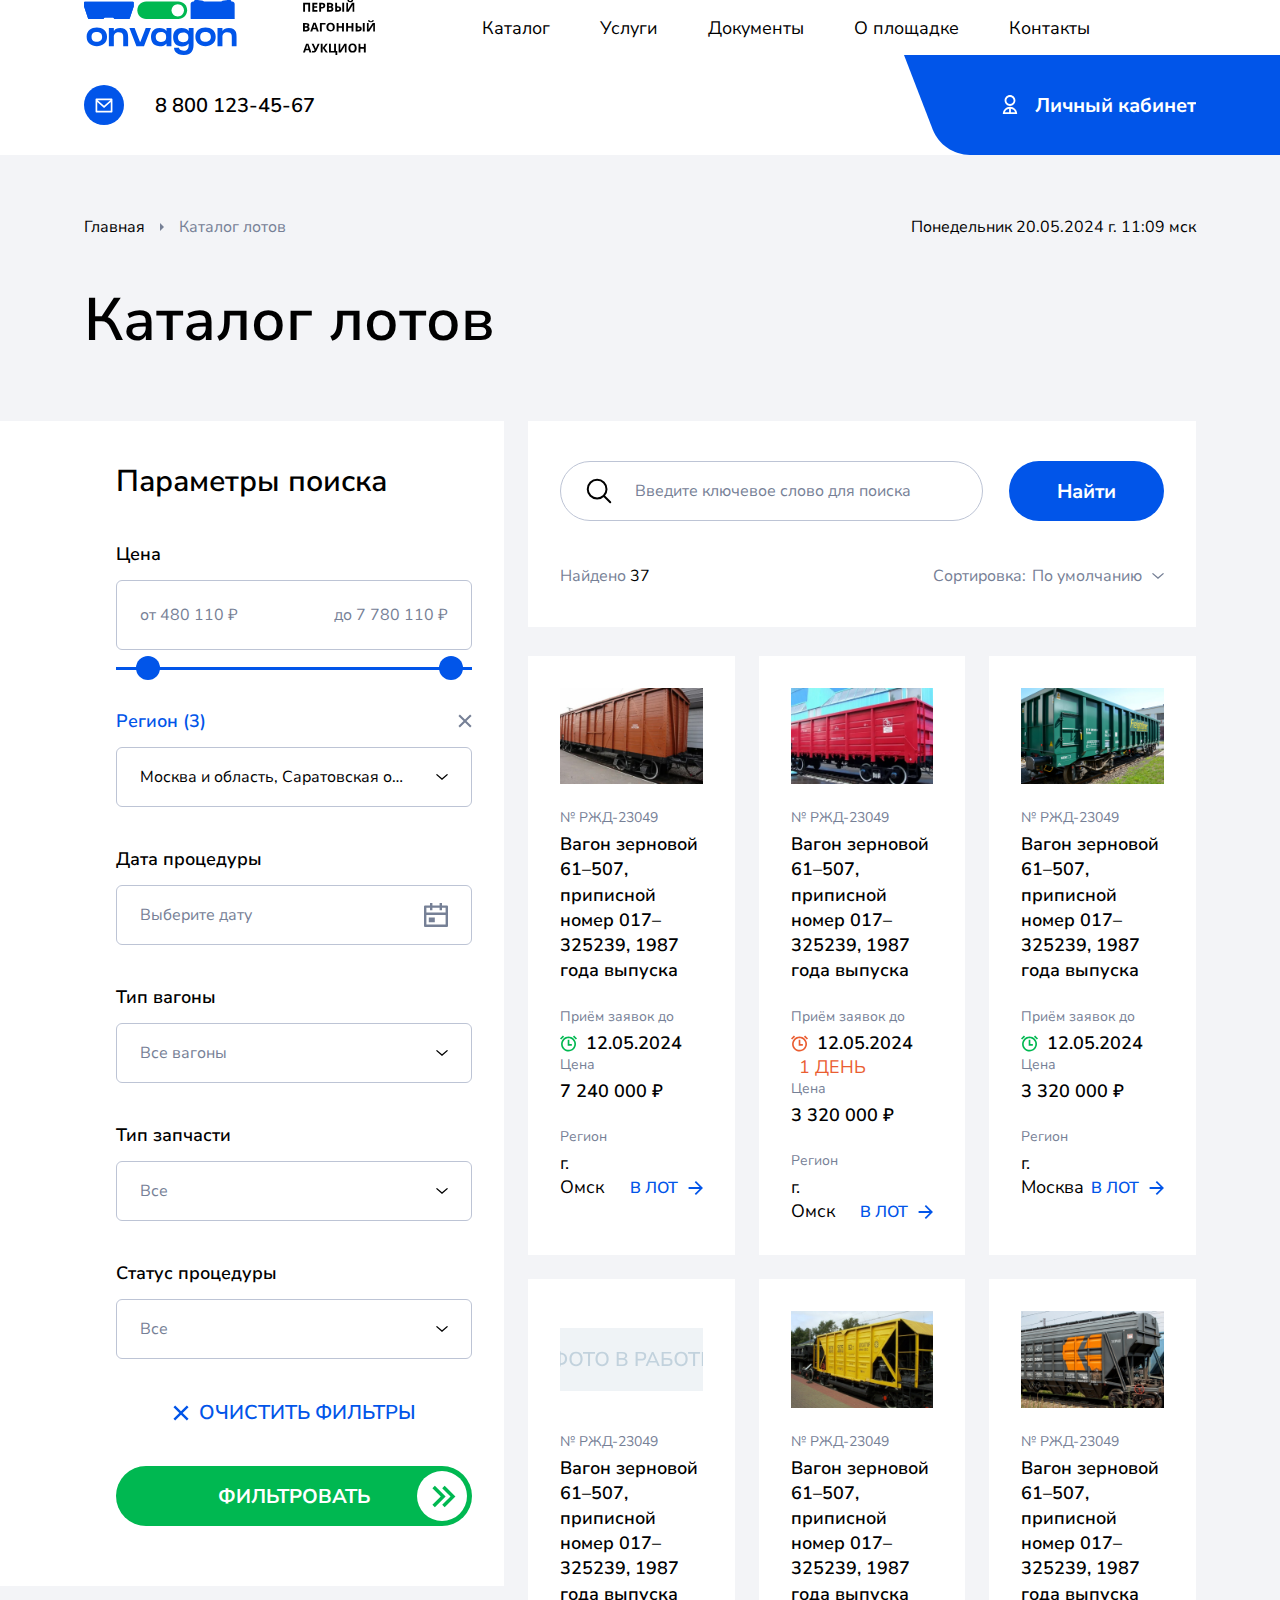
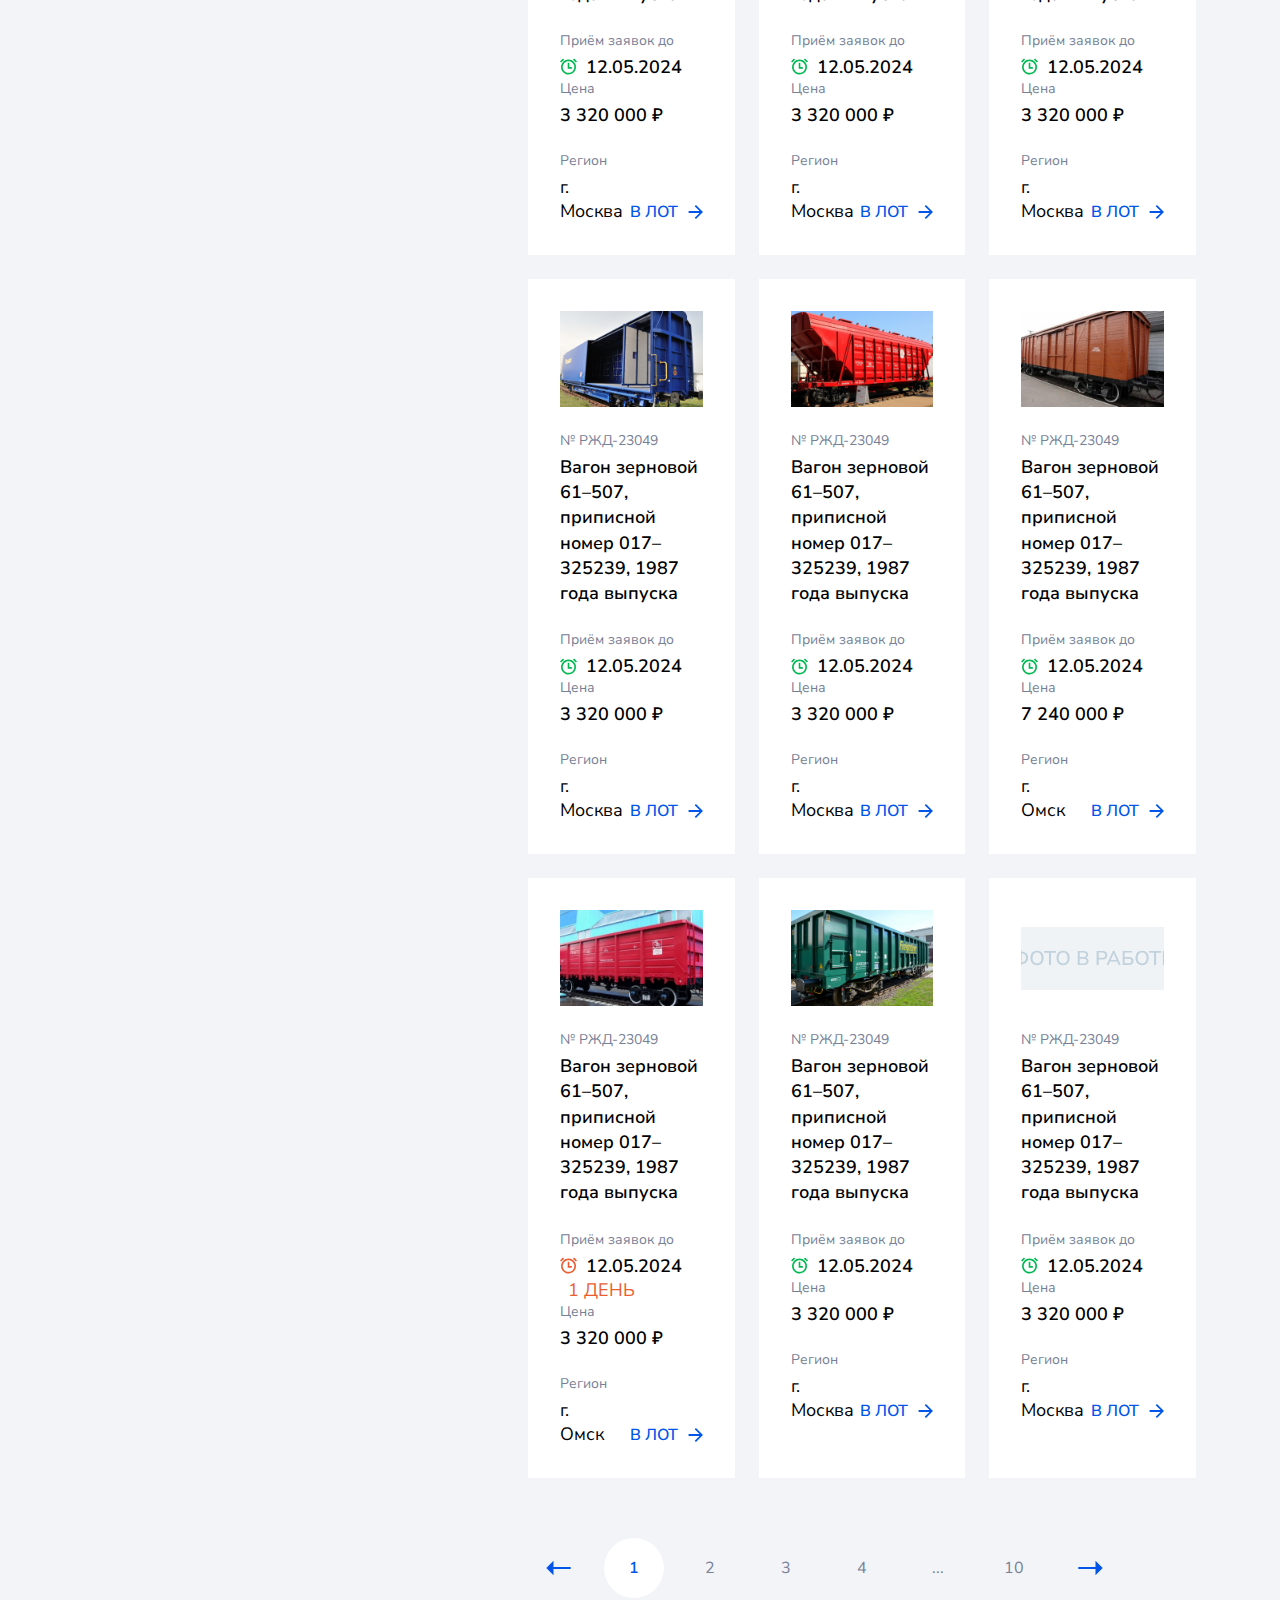
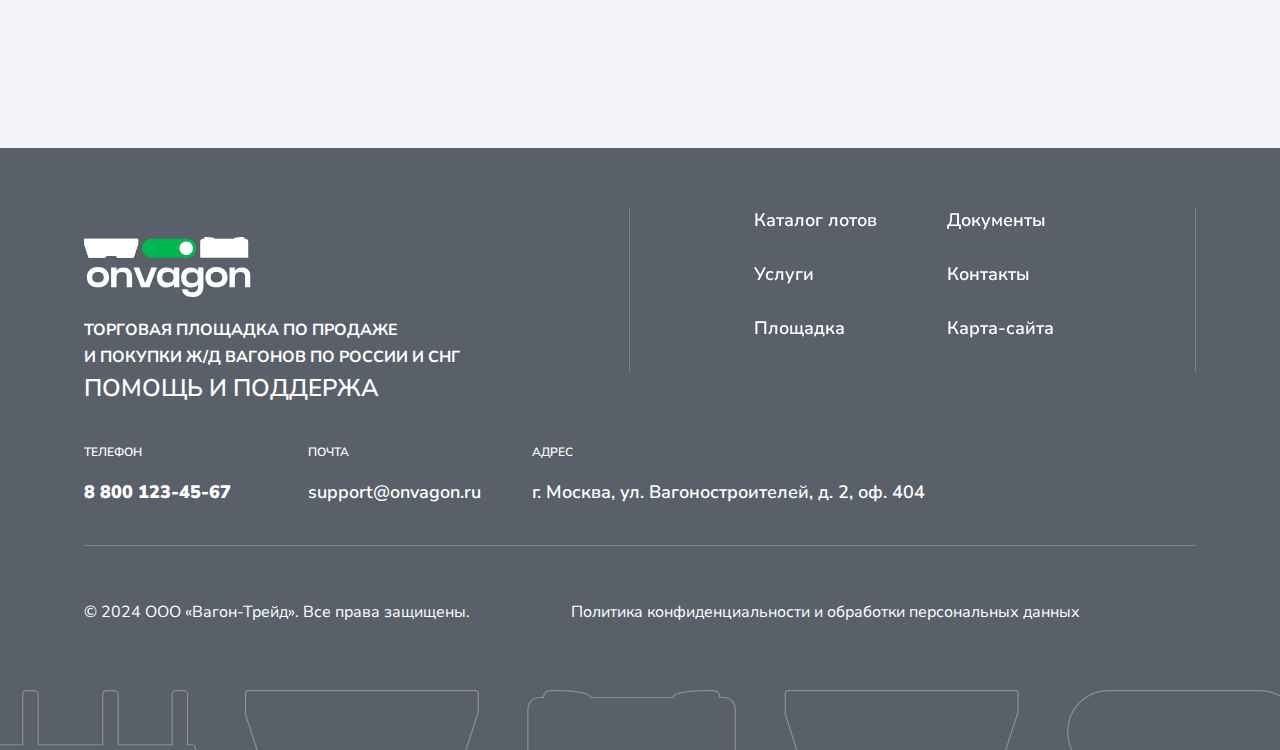
==== category.html @ 440c3fbc "Update" ====
<!DOCTYPE html>
<html lang="ru">
	<head>
		<meta http-equiv="Content-Type" content="text/html; charset=utf-8">

		<!-- Adapting the page for mobile devices -->
		<meta name="viewport" content="width=device-width, initial-scale=1, maximum-scale=1">

		<!-- Prohibition of phone number recognition -->
		<meta name="format-detection" content="telephone=no">
		<meta name="SKYPE_TOOLBAR" content ="SKYPE_TOOLBAR_PARSER_COMPATIBLE">

		<!-- Page title -->
		<title>Заголовок страницы</title>

		<!-- Meta description -->
		<meta name="description" content="">

		<!-- Meta Keywords -->
		<meta name="keywords" content="">

		<!-- Changing the color of the mobile browser panel -->
		<meta name="msapplication-TileColor" content="#0155E9">
		<meta name="theme-color" content="#0155E9">

		<!-- Connecting fonts from Google -->
		<link rel="preconnect" href="https://fonts.googleapis.com">
		<link rel="preconnect" href="https://fonts.gstatic.com" crossorigin>
		<link href="https://fonts.googleapis.com/css2?family=Nunito+Sans:ital,opsz,wght@0,6..12,200..1000;1,6..12,200..1000&display=swap" rel="stylesheet">

		<!-- Connecting style files -->
		<link rel="stylesheet" href="css/swiper-bundle.min.css" async>
		<link rel="stylesheet" href="css/swiper.css" async>
		<link rel="stylesheet" href="css/fancybox.css" async>
		<link rel="stylesheet" href="css/ion.rangeSlider.css" async>
		<link rel="stylesheet" href="css/styles.css" async>

		<link rel="stylesheet" href="css/response_1279.css" media="print, (max-width: 1279px)" async>
		<link rel="stylesheet" href="css/response_1023.css" media="print, (max-width: 1023px)" async>
		<link rel="stylesheet" href="css/response_767.css" media="print, (max-width: 767px)" async>
		<link rel="stylesheet" href="css/response_479.css" media="(max-width: 479px)" async>
	</head>

	<body>
		<div class="wrap bg2">
			<div class="main">
				<header>
					<button class="mob_close_btn"></button>

					<div class="scroll">
						<div class="cont row">
							<a href="/" class="logo">
								<img src="images/logo.svg" alt="">
							</a>

							<div class="slogan">
								<img src="images/slogan.svg" alt="">
							</div>

							<nav class="menu row">
								<div class="menu_item">
									<a href="/">Каталог</a>
								</div>

								<div class="menu_item">
									<a href="/">Услуги</a>
								</div>

								<div class="menu_item">
									<a href="/">Документы</a>
								</div>

								<div class="menu_item">
									<a href="/">О площадке</a>
								</div>

								<div class="menu_item">
									<a href="/">Контакты</a>
								</div>
							</nav>

							<div class="contacts">
								<div class="email">
									<a href="mailto:">
										<svg class="icon"><use xlink:href="images/sprite.svg#ic_email"></use></svg>
									</a>
								</div>

								<div class="phone">
									<a href="tel:88001234567">8 800 123-45-67</a>
								</div>
							</div>

							<div class="account">
								<svg class="icon"><use xlink:href="images/sprite.svg#ic_user"></use></svg>

								<a href="/">Личный кабинет</a>
							</div>
						</div>
					</div>
				</header>


				<section class="mob_header">
					<div class="cont row">
						<div class="logo">
							<img src="images/logo.svg" alt="">
						</div>

						<button class="mob_menu_btn">
							<span></span>
						</button>
					</div>
				</section>


				<section class="page_head">
					<div class="cont row">
						<div class="breadcrumbs">
							<a href="/">Главная</a>

							<span class="sep"></span>

							<span class="current">Каталог лотов</span>
						</div>

						<div class="now">Понедельник 20.05.2024 г. 11:09 мск</div>

						<h1 class="page_title">Каталог лотов</h1>
					</div>
				</section>


				<section class="category_info content_flex block big_m">
					<div class="cont row">
						<aside>
							<div class="filter">
								<div class="title">Параметры поиска</div>

								<form action="" class="form">
									<div class="line">
										<div class="name">Цена</div>

										<div class="range price_range">
											<div class="vals">
												<div class="from">от <span>480 110</span> ₽</div>

												<div class="to">до <span>7 780 110</span> ₽</div>
											</div>

											<input type="hidden" id="price_range" name="price_range" value="">
										</div>
									</div>

									<div class="line">
										<div class="name blue">
											<span>Регион <span class="count">(3)</span></span>

											<button type="button" class="clear_btn show">
												<svg class="icon"><use xlink:href="images/sprite.svg#ic_delete2"></use></svg>
											</button>
										</div>

										<div class="data modal_cont">
											<div class="field">
												<button class="btn mini_modal_btn" data-modal-id="#filter_dropdown">
													<span>Москва и область, Саратовская о…</span>

													<svg class="arr" width="12" height="6"><use xlink:href="images/sprite.svg#ic_arr_ver"></use></svg>
												</button>

												<div class="mini_modal" id="filter_dropdown">
													<!-- <div class="field">
														<label class="checkbox">
															<input type="checkbox" name="region[]" checked>

															<div class="check">
																<svg class="icon"><use xlink:href="images/sprite.svg#ic_check"></use></svg>
															</div>

															<div>Москва и область</div>
														</label>
													</div>

													<div class="field">
														<label class="checkbox">
															<input type="checkbox" name="region[]" checked>

															<div class="check">
																<svg class="icon"><use xlink:href="images/sprite.svg#ic_check"></use></svg>
															</div>

															<div>Москва и область</div>
														</label>
													</div>

													<div class="field">
														<label class="checkbox">
															<input type="checkbox" name="region[]" checked>

															<div class="check">
																<svg class="icon"><use xlink:href="images/sprite.svg#ic_check"></use></svg>
															</div>

															<div>Москва и область</div>
														</label>
													</div> -->
												</div>
											</div>
										</div>
									</div>

									<div class="line">
										<div class="name">Дата процедуры</div>

										<div class="data">
											<div class="field">
												<input type="text" name="" value="" class="input input_date">

												<svg class="icon"><use xlink:href="images/sprite.svg#ic_calendar"></use></svg>

												<div class="label">Выберите дату</div>
											</div>
										</div>
									</div>

									<div class="line">
										<div class="name">Тип вагоны</div>

										<div class="data">
											<div class="field">
												<select name="" data-placeholder=" ">
													<option value="1">Вариант 1</option>
													<option value="2">Вариант 2</option>
													<option value="3">Вариант 3</option>
												</select>

												<svg class="arr" width="12" height="6"><use xlink:href="images/sprite.svg#ic_arr_ver"></use></svg>

												<div class="label">Все вагоны</div>
											</div>
										</div>
									</div>

									<div class="line">
										<div class="name">Тип запчасти</div>

										<div class="data">
											<div class="field">
												<select name="" data-placeholder=" ">
													<option value="1">Вариант 1</option>
													<option value="2">Вариант 2</option>
													<option value="3">Вариант 3</option>
												</select>

												<svg class="arr" width="12" height="6"><use xlink:href="images/sprite.svg#ic_arr_ver"></use></svg>

												<div class="label">Все</div>
											</div>
										</div>
									</div>

									<div class="line">
										<div class="name">Статус процедуры</div>

										<div class="data">
											<div class="field">
												<select name="" data-placeholder=" ">
													<option value="1">Вариант 1</option>
													<option value="2">Вариант 2</option>
													<option value="3">Вариант 3</option>
												</select>

												<svg class="arr" width="12" height="6"><use xlink:href="images/sprite.svg#ic_arr_ver"></use></svg>

												<div class="label">Все</div>
											</div>
										</div>
									</div>

									<div class="submit">
										<button type="reset" class="reset_btn">
											<svg class="icon"><use xlink:href="images/sprite.svg#ic_delete2"></use></svg>
											<span>Очистить фильтры</span>
										</button>

										<button type="submit" class="submit_btn">
											<span>Фильтровать</span>

											<div class="icon">
												<svg><use xlink:href="images/sprite.svg#ic_send"></use></svg>
											</div>
										</button>
									</div>
								</form>
							</div>
						</aside>


						<section class="content">
							<section class="head">
								<form action="" class="form search">
									<div class="line">
										<div class="field">
											<svg class="icon"><use xlink:href="images/sprite.svg#ic_search"></use></svg>

											<input type="text" name="" value="" class="input">

											<div class="label">Введите ключевое слово для поиска</div>
										</div>
									</div>

									<div class="submit">
										<button type="submit" class="submit_btn">Найти</button>
									</div>
								</form>

								<div class="count">Найдено <span>37</span></div>

								<div class="sort">
									<div class="label">Сортировка:</div>

									<div class="field">
										<select name="" class="selected" data-placeholder=" ">
											<option value="1" selected>По умолчанию</option>
											<option value="2">Вариант 2</option>
											<option value="3">Вариант 3</option>
										</select>

										<svg class="arr" width="12" height="6"><use xlink:href="images/sprite.svg#ic_arr_ver"></use></svg>
									</div>
								</div>
							</section>


							<section class="lots">
								<div class="grid row">
									<div class="lot">
										<div class="thumb">
											<img src="images/tmp/lot_thumb1.jpg" alt="" loading="lazy">
										</div>

										<div class="number">№ РЖД-23049</div>

										<div class="name">
											<a href="/">Вагон зерновой 61–507, приписной номер 017–325239, 1987 года выпуска</a>
										</div>

										<div class="row">
											<div class="date">
												<div class="label">Приём заявок до</div>

												<div class="val">
													<svg class="icon"><use xlink:href="images/sprite.svg#ic_time"></use></svg>
													<span>12.05.2024</span>
												</div>
											</div>

											<div class="price">
												<div class="label">Цена</div>

												<div class="val">7 240 000 ₽</div>
											</div>
										</div>

										<div class="row">
											<div class="region">
												<div class="label">Регион</div>

												<div class="val">г. Омск</div>
											</div>

											<div class="link">
												<a href="/">
													<span>в лот</span>
													<svg class="icon"><use xlink:href="images/sprite.svg#ic_arrow_hor"></use></svg>
												</a>
											</div>
										</div>
									</div>

									<div class="lot">
										<div class="thumb">
											<img src="images/tmp/lot_thumb2.jpg" alt="" loading="lazy">
										</div>

										<div class="number">№ РЖД-23049</div>

										<div class="name">
											<a href="/">Вагон зерновой 61–507, приписной номер 017–325239, 1987 года выпуска</a>
										</div>

										<div class="row">
											<div class="date">
												<div class="label">Приём заявок до</div>

												<div class="val">
													<svg class="icon red"><use xlink:href="images/sprite.svg#ic_time"></use></svg>

													<span>12.05.2024</span>
													<small>1 день</small>
												</div>
											</div>

											<div class="price">
												<div class="label">Цена</div>

												<div class="val">3 320 000 ₽</div>
											</div>
										</div>

										<div class="row">
											<div class="region">
												<div class="label">Регион</div>

												<div class="val">г. Омск</div>
											</div>

											<div class="link">
												<a href="/">
													<span>в лот</span>
													<svg class="icon"><use xlink:href="images/sprite.svg#ic_arrow_hor"></use></svg>
												</a>
											</div>
										</div>
									</div>

									<div class="lot">
										<div class="thumb">
											<img src="images/tmp/lot_thumb3.jpg" alt="" loading="lazy">
										</div>

										<div class="number">№ РЖД-23049</div>

										<div class="name">
											<a href="/">Вагон зерновой 61–507, приписной номер 017–325239, 1987 года выпуска</a>
										</div>

										<div class="row">
											<div class="date">
												<div class="label">Приём заявок до</div>

												<div class="val">
													<svg class="icon"><use xlink:href="images/sprite.svg#ic_time"></use></svg>
													<span>12.05.2024</span>
												</div>
											</div>

											<div class="price">
												<div class="label">Цена</div>

												<div class="val">3 320 000 ₽</div>
											</div>
										</div>

										<div class="row">
											<div class="region">
												<div class="label">Регион</div>

												<div class="val">г. Москва</div>
											</div>

											<div class="link">
												<a href="/">
													<span>в лот</span>
													<svg class="icon"><use xlink:href="images/sprite.svg#ic_arrow_hor"></use></svg>
												</a>
											</div>
										</div>
									</div>

									<div class="lot">
										<div class="thumb">
											<img src="images/no_image.svg" alt="" loading="lazy" class="no_image">
										</div>

										<div class="number">№ РЖД-23049</div>

										<div class="name">
											<a href="/">Вагон зерновой 61–507, приписной номер 017–325239, 1987 года выпуска</a>
										</div>

										<div class="row">
											<div class="date">
												<div class="label">Приём заявок до</div>

												<div class="val">
													<svg class="icon"><use xlink:href="images/sprite.svg#ic_time"></use></svg>
													<span>12.05.2024</span>
												</div>
											</div>

											<div class="price">
												<div class="label">Цена</div>

												<div class="val">3 320 000 ₽</div>
											</div>
										</div>

										<div class="row">
											<div class="region">
												<div class="label">Регион</div>

												<div class="val">г. Москва</div>
											</div>

											<div class="link">
												<a href="/">
													<span>в лот</span>
													<svg class="icon"><use xlink:href="images/sprite.svg#ic_arrow_hor"></use></svg>
												</a>
											</div>
										</div>
									</div>

									<div class="lot">
										<div class="thumb">
											<img src="images/tmp/lot_thumb4.jpg" alt="" loading="lazy">
										</div>

										<div class="number">№ РЖД-23049</div>

										<div class="name">
											<a href="/">Вагон зерновой 61–507, приписной номер 017–325239, 1987 года выпуска</a>
										</div>

										<div class="row">
											<div class="date">
												<div class="label">Приём заявок до</div>

												<div class="val">
													<svg class="icon"><use xlink:href="images/sprite.svg#ic_time"></use></svg>
													<span>12.05.2024</span>
												</div>
											</div>

											<div class="price">
												<div class="label">Цена</div>

												<div class="val">3 320 000 ₽</div>
											</div>
										</div>

										<div class="row">
											<div class="region">
												<div class="label">Регион</div>

												<div class="val">г. Москва</div>
											</div>

											<div class="link">
												<a href="/">
													<span>в лот</span>
													<svg class="icon"><use xlink:href="images/sprite.svg#ic_arrow_hor"></use></svg>
												</a>
											</div>
										</div>
									</div>

									<div class="lot">
										<div class="thumb">
											<img src="images/tmp/lot_thumb5.jpg" alt="" loading="lazy">
										</div>

										<div class="number">№ РЖД-23049</div>

										<div class="name">
											<a href="/">Вагон зерновой 61–507, приписной номер 017–325239, 1987 года выпуска</a>
										</div>

										<div class="row">
											<div class="date">
												<div class="label">Приём заявок до</div>

												<div class="val">
													<svg class="icon"><use xlink:href="images/sprite.svg#ic_time"></use></svg>
													<span>12.05.2024</span>
												</div>
											</div>

											<div class="price">
												<div class="label">Цена</div>

												<div class="val">3 320 000 ₽</div>
											</div>
										</div>

										<div class="row">
											<div class="region">
												<div class="label">Регион</div>

												<div class="val">г. Москва</div>
											</div>

											<div class="link">
												<a href="/">
													<span>в лот</span>
													<svg class="icon"><use xlink:href="images/sprite.svg#ic_arrow_hor"></use></svg>
												</a>
											</div>
										</div>
									</div>

									<div class="lot">
										<div class="thumb">
											<img src="images/tmp/lot_thumb6.jpg" alt="" loading="lazy">
										</div>

										<div class="number">№ РЖД-23049</div>

										<div class="name">
											<a href="/">Вагон зерновой 61–507, приписной номер 017–325239, 1987 года выпуска</a>
										</div>

										<div class="row">
											<div class="date">
												<div class="label">Приём заявок до</div>

												<div class="val">
													<svg class="icon"><use xlink:href="images/sprite.svg#ic_time"></use></svg>
													<span>12.05.2024</span>
												</div>
											</div>

											<div class="price">
												<div class="label">Цена</div>

												<div class="val">3 320 000 ₽</div>
											</div>
										</div>

										<div class="row">
											<div class="region">
												<div class="label">Регион</div>

												<div class="val">г. Москва</div>
											</div>

											<div class="link">
												<a href="/">
													<span>в лот</span>
													<svg class="icon"><use xlink:href="images/sprite.svg#ic_arrow_hor"></use></svg>
												</a>
											</div>
										</div>
									</div>

									<div class="lot">
										<div class="thumb">
											<img src="images/tmp/lot_thumb7.jpg" alt="" loading="lazy">
										</div>

										<div class="number">№ РЖД-23049</div>

										<div class="name">
											<a href="/">Вагон зерновой 61–507, приписной номер 017–325239, 1987 года выпуска</a>
										</div>

										<div class="row">
											<div class="date">
												<div class="label">Приём заявок до</div>

												<div class="val">
													<svg class="icon"><use xlink:href="images/sprite.svg#ic_time"></use></svg>
													<span>12.05.2024</span>
												</div>
											</div>

											<div class="price">
												<div class="label">Цена</div>

												<div class="val">3 320 000 ₽</div>
											</div>
										</div>

										<div class="row">
											<div class="region">
												<div class="label">Регион</div>

												<div class="val">г. Москва</div>
											</div>

											<div class="link">
												<a href="/">
													<span>в лот</span>
													<svg class="icon"><use xlink:href="images/sprite.svg#ic_arrow_hor"></use></svg>
												</a>
											</div>
										</div>
									</div>

									<div class="lot">
										<div class="thumb">
											<img src="images/tmp/lot_thumb1.jpg" alt="" loading="lazy">
										</div>

										<div class="number">№ РЖД-23049</div>

										<div class="name">
											<a href="/">Вагон зерновой 61–507, приписной номер 017–325239, 1987 года выпуска</a>
										</div>

										<div class="row">
											<div class="date">
												<div class="label">Приём заявок до</div>

												<div class="val">
													<svg class="icon"><use xlink:href="images/sprite.svg#ic_time"></use></svg>
													<span>12.05.2024</span>
												</div>
											</div>

											<div class="price">
												<div class="label">Цена</div>

												<div class="val">7 240 000 ₽</div>
											</div>
										</div>

										<div class="row">
											<div class="region">
												<div class="label">Регион</div>

												<div class="val">г. Омск</div>
											</div>

											<div class="link">
												<a href="/">
													<span>в лот</span>
													<svg class="icon"><use xlink:href="images/sprite.svg#ic_arrow_hor"></use></svg>
												</a>
											</div>
										</div>
									</div>

									<div class="lot">
										<div class="thumb">
											<img src="images/tmp/lot_thumb2.jpg" alt="" loading="lazy">
										</div>

										<div class="number">№ РЖД-23049</div>

										<div class="name">
											<a href="/">Вагон зерновой 61–507, приписной номер 017–325239, 1987 года выпуска</a>
										</div>

										<div class="row">
											<div class="date">
												<div class="label">Приём заявок до</div>

												<div class="val">
													<svg class="icon red"><use xlink:href="images/sprite.svg#ic_time"></use></svg>

													<span>12.05.2024</span>
													<small>1 день</small>
												</div>
											</div>

											<div class="price">
												<div class="label">Цена</div>

												<div class="val">3 320 000 ₽</div>
											</div>
										</div>

										<div class="row">
											<div class="region">
												<div class="label">Регион</div>

												<div class="val">г. Омск</div>
											</div>

											<div class="link">
												<a href="/">
													<span>в лот</span>
													<svg class="icon"><use xlink:href="images/sprite.svg#ic_arrow_hor"></use></svg>
												</a>
											</div>
										</div>
									</div>

									<div class="lot">
										<div class="thumb">
											<img src="images/tmp/lot_thumb3.jpg" alt="" loading="lazy">
										</div>

										<div class="number">№ РЖД-23049</div>

										<div class="name">
											<a href="/">Вагон зерновой 61–507, приписной номер 017–325239, 1987 года выпуска</a>
										</div>

										<div class="row">
											<div class="date">
												<div class="label">Приём заявок до</div>

												<div class="val">
													<svg class="icon"><use xlink:href="images/sprite.svg#ic_time"></use></svg>
													<span>12.05.2024</span>
												</div>
											</div>

											<div class="price">
												<div class="label">Цена</div>

												<div class="val">3 320 000 ₽</div>
											</div>
										</div>

										<div class="row">
											<div class="region">
												<div class="label">Регион</div>

												<div class="val">г. Москва</div>
											</div>

											<div class="link">
												<a href="/">
													<span>в лот</span>
													<svg class="icon"><use xlink:href="images/sprite.svg#ic_arrow_hor"></use></svg>
												</a>
											</div>
										</div>
									</div>

									<div class="lot">
										<div class="thumb">
											<img src="images/no_image.svg" alt="" loading="lazy" class="no_image">
										</div>

										<div class="number">№ РЖД-23049</div>

										<div class="name">
											<a href="/">Вагон зерновой 61–507, приписной номер 017–325239, 1987 года выпуска</a>
										</div>

										<div class="row">
											<div class="date">
												<div class="label">Приём заявок до</div>

												<div class="val">
													<svg class="icon"><use xlink:href="images/sprite.svg#ic_time"></use></svg>
													<span>12.05.2024</span>
												</div>
											</div>

											<div class="price">
												<div class="label">Цена</div>

												<div class="val">3 320 000 ₽</div>
											</div>
										</div>

										<div class="row">
											<div class="region">
												<div class="label">Регион</div>

												<div class="val">г. Москва</div>
											</div>

											<div class="link">
												<a href="/">
													<span>в лот</span>
													<svg class="icon"><use xlink:href="images/sprite.svg#ic_arrow_hor"></use></svg>
												</a>
											</div>
										</div>
									</div>
								</div>


								<div class="pagination no_border">
									<a href="/" class="prev">
										<svg class="icon"><use xlink:href="images/sprite.svg#ic_arrow_hor2"></use></svg>
									</a>

									<a class="active">1</a>

									<a href="/">2</a>

									<a href="/">3</a>

									<a href="/">4</a>

									<div class="sep">...</div>

									<a href="/">10</a>

									<a href="/" class="next">
										<svg class="icon"><use xlink:href="images/sprite.svg#ic_arrow_hor2"></use></svg>
									</a>
								</div>
							</section>
						</section>
					</div>
				</section>
			</div>


			<footer>
				<div class="cont row">
					<div class="col">
						<div class="logo">
							<img src="images/logo_white.svg" alt="">
						</div>

						<div class="desc">Торговая площадка по продаже<br> и покупки ж/д вагонов по России и СНГ</div>
					</div>

					<div class="sep"></div>

					<div class="links">
						<div><a href="/">Каталог лотов</a></div>

						<div><a href="/">Услуги</a></div>

						<div><a href="/">Площадка</a></div>

						<div><a href="/">Документы</a></div>

						<div><a href="/">Контакты</a></div>

						<div><a href="/">Карта-сайта</a></div>
					</div>

					<div class="sep"></div>

					<div class="contacts">
						<div class="title">Помощь и поддержа</div>

						<div class="row">
							<div>
								<div class="label">Телефон</div>

								<div class="val">
									<a href="tel:88001234567"><b>8 800 123-45-67</b></a>
								</div>
							</div>

							<div>
								<div class="label">Почта</div>

								<div class="val">
									<a href="mailto:support@onvagon.ru">support@onvagon.ru</a>
								</div>
							</div>

							<div>
								<div class="label">Адрес</div>

								<div class="val">г. Москва, ул. Вагоностроителей, д. 2, оф. 404</div>
							</div>
						</div>
					</div>

					<div class="line"></div>

					<div class="copyright">&copy; 2024 ООО «Вагон-Трейд». Все права защищены.</div>

					<div class="privacy_policy_link">
						<a href="/">Политика конфиденциальности и обработки персональных данных</a>
					</div>
				</div>

				<img src="images/bg_footer.svg" alt="" loading="lazy" class="bg">
			</footer>
		</div>


		<!-- Connecting javascript files -->
		<script src="js/jquery-3.6.3.min.js"></script>
		<script src="js/functions.js"></script>
		<script src="js/swiper-bundle.min.js"></script>
		<script src="js/fancybox.js"></script>
		<script src="js/imask.js"></script>
		<script src="js/nice-select2.js"></script>
		<script src="js/ion.rangeSlider.min.js"></script>
		<script src="js/countdown.js"></script>
		<script src="js/scripts.js"></script>
	</body>
</html>
---- css/ion.rangeSlider.css ----
/**
Ion.RangeSlider, 2.3.1
© Denis Ineshin, 2010 - 2019, IonDen.com
Build date: 2019-12-19 16:51:02
*/
.irs
{
    position: relative;

    display: block;

    margin-top: 17px;

    -webkit-user-select: none;
       -moz-user-select: none;
        -ms-user-select: none;
            user-select: none;

    -webkit-touch-callout: none;
     -khtml-user-select: none;
}

.irs .irs
{
    margin: 0;
}

.irs-line
{
    position: relative;

    display: block;
    overflow: hidden;

    outline: none !important;
}
.irs-bar
{
    position: absolute;
    left: 0;

    display: block;

    width: 0;
}
.irs-shadow
{
    position: absolute;
    left: 0;

    display: none;

    width: 0;
}
.irs-handle
{
    position: absolute;
    z-index: 1;

    display: block;

    box-sizing: border-box;

    cursor: default;
}
.irs-handle.type_last
{
    z-index: 2;
}
.irs-min,
.irs-max
{
    position: absolute;

    display: block;

    cursor: default;
}
.irs-min
{
    left: 0;
}
.irs-max
{
    right: 0;
}
.irs-from,
.irs-to,
.irs-single
{
    position: absolute;
    top: 0;
    left: 0;

    display: block;

    cursor: default;
    white-space: nowrap;
}
.irs-grid
{
    position: absolute;
    bottom: 0;
    left: 0;

    display: none;

    width: 100%;
    height: 20px;
}
.irs-with-grid .irs-grid
{
    display: block;
}
.irs-grid-pol
{
    position: absolute;
    top: 0;
    left: 0;

    width: 1px;
    height: 8px;

    background: #000;
}
.irs-grid-pol.small
{
    height: 4px;
}
.irs-grid-text
{
    font-size: 9px;
    line-height: 9px;

    position: absolute;
    bottom: 0;
    left: 0;

    padding: 0 3px;

    text-align: center;
    white-space: nowrap;

    color: #000;
}
.irs-disable-mask
{
    position: absolute;
    z-index: 2;
    top: 0;
    left: -1%;

    display: block;

    width: 102%;
    height: 100%;

    cursor: default;

    background: rgba(0, 0, 0, 0);
}
.lt-ie9 .irs-disable-mask
{
    cursor: not-allowed;

    background: #000;

    filter: alpha(opacity=0);
}
.irs-disabled
{
    opacity: .4;
}
.irs-hidden-input
{
    font-size: 0 !important;
    line-height: 0 !important;

    position: absolute !important;
    z-index: -9999 !important;
    top: 0 !important;
    left: 0 !important;

    display: block !important;
    overflow: hidden;

    width: 0 !important;
    height: 0 !important;
    margin: 0 !important;
    padding: 0 !important;

    border-style: solid !important;
    border-color: transparent !important;
    outline: none !important;
    background: none !important;
}
.irs--flat
{
    height: 2px;
}
.irs--flat.irs-with-grid
{
    height: 60px;
}
.irs--flat .irs-line
{
    top: 0;

    height: 3px;

    border-radius: 0;
    background-color: #0155E9;
}
.irs--flat .irs-bar
{
    top: 0;

    height: 3px;

    background-color: #0155E9;
}
.irs--flat .irs-bar--single
{
    border-radius: 4px 0 0 4px;
}
.irs--flat .irs-shadow
{
    bottom: 16px;

    height: 1px;

    background-color: #e1e4e9;
}

.irs--flat .irs-handle
{
    top: -11px;

    width: 24px;
    height: 24px;

    cursor: pointer;

    border-radius: 50%;
    background-color: #0155E9;
}

.irs--flat .irs-handle:before
{
    position: absolute;
    top: 50%;
    left: 50%;

    display: block;

    width: calc(100% + 20px);
    height: calc(100% + 20px);

    content: '';
    transform: translate(-50%, -50%);
}

.irs--flat .irs-min,
.irs--flat .irs-max
{
    font-size: 10px;
    line-height: 1.333;

    top: 0;

    display: none !important;

    padding: 1px 3px;

    color: #999;
    border-radius: 4px;
    background-color: #e1e4e9;
    text-shadow: none;
}
.irs--flat .irs-from,
.irs--flat .irs-to,
.irs--flat .irs-single
{
    font-size: 10px;
    line-height: 1.333;

    display: none !important;

    padding: 1px 5px;

    color: white;
    border-radius: 4px;
    background-color: #ed5565;
    text-shadow: none;
}
.irs--flat .irs-from:before,
.irs--flat .irs-to:before,
.irs--flat .irs-single:before
{
    position: absolute;
    bottom: -6px;
    left: 50%;

    display: block;
    overflow: hidden;

    width: 0;
    height: 0;
    margin-left: -3px;

    content: '';

    border: 3px solid transparent;
    border-top-color: #ed5565;
}
.irs--flat .irs-grid-pol
{
    background-color: #e1e4e9;
}
.irs--flat .irs-grid-text
{
    color: #999;
}
.irs--big
{
    height: 55px;
}
.irs--big.irs-with-grid
{
    height: 70px;
}
.irs--big .irs-line
{
    top: 33px;

    height: 12px;

    border: 1px solid #ccc;
    border-radius: 12px;
    background: linear-gradient(to bottom, #ddd -50%, white 150%);
    background-color: white;
}
.irs--big .irs-bar
{
    top: 33px;

    height: 12px;

    border: 1px solid #428bca;
    background: linear-gradient(to bottom, #fff 0%, #428bca 30%, #b9d4ec 100%);
    background-color: #92bce0;
    box-shadow: inset 0 0 1px 1px rgba(255, 255, 255, .5);
}
.irs--big .irs-bar--single
{
    border-radius: 12px 0 0 12px;
}
.irs--big .irs-shadow
{
    bottom: 16px;

    height: 1px;

    background-color: rgba(66, 139, 202, .5);
}
.irs--big .irs-handle
{
    top: 25px;

    width: 30px;
    height: 30px;

    border: 1px solid rgba(0, 0, 0, .3);
    border-radius: 30px;
    background: linear-gradient(to bottom, white 0%, #b4b9be 30%, white 100%);
    background-color: #cbcfd5;
    box-shadow: 1px 1px 2px rgba(0, 0, 0, .2), inset 0 0 3px 1px white;
}
.irs--big .irs-handle.state_hover,
.irs--big .irs-handle:hover
{
    border-color: rgba(0, 0, 0, .45);
    background: linear-gradient(to bottom, white 0%, #919ba5 30%, white 100%);
    background-color: #939ba7;
}
.irs--big .irs-min,
.irs--big .irs-max
{
    top: 0;

    padding: 1px 5px;

    color: white;
    border-radius: 3px;
    background-color: #9f9f9f;
    text-shadow: none;
}
.irs--big .irs-from,
.irs--big .irs-to,
.irs--big .irs-single
{
    padding: 1px 5px;

    color: white;
    border-radius: 3px;
    background: linear-gradient(to bottom, #428bca 0%, #3071a9 100%);
    background-color: #428bca;
    text-shadow: none;
}
.irs--big .irs-grid-pol
{
    background-color: #428bca;
}
.irs--big .irs-grid-text
{
    color: #428bca;
}
.irs--modern
{
    height: 55px;
}
.irs--modern.irs-with-grid
{
    height: 55px;
}
.irs--modern .irs-line
{
    top: 25px;

    height: 5px;

    border: 1px solid #a3adc1;
    border-bottom-width: 0;
    border-radius: 5px;
    background: linear-gradient(to bottom, #e0e4ea 0%, #d1d6e0 100%);
    background-color: #d1d6e0;
}
.irs--modern .irs-bar
{
    top: 25px;

    height: 5px;

    background: #20b426;
    background: linear-gradient(to bottom, #20b426 0%, #18891d 100%);
}
.irs--modern .irs-bar--single
{
    border-radius: 5px 0 0 5px;
}
.irs--modern .irs-shadow
{
    bottom: 21px;

    height: 1px;

    background-color: rgba(209, 214, 224, .5);
}
.irs--modern .irs-handle
{
    top: 37px;

    width: 12px;
    height: 13px;

    border: 1px solid #a3adc1;
    border-top-width: 0;
    border-radius: 0 0 3px 3px;
    box-shadow: 1px 1px 1px rgba(0, 0, 0, .1);
}
.irs--modern .irs-handle > i:nth-child(1)
{
    position: absolute;
    top: -4px;
    left: 1px;

    display: block;

    width: 6px;
    height: 6px;

    transform: rotate(45deg);

    border: 1px solid #a3adc1;
    background: white;
}
.irs--modern .irs-handle > i:nth-child(2)
{
    position: absolute;
    top: 0;
    left: 0;

    display: block;

    box-sizing: border-box;
    width: 10px;
    height: 12px;

    border-radius: 0 0 3px 3px;
    background: #e9e6e6;
    background: linear-gradient(to bottom, white 0%, #e9e6e6 100%);
}
.irs--modern .irs-handle > i:nth-child(3)
{
    position: absolute;
    top: 3px;
    left: 3px;

    display: block;

    box-sizing: border-box;
    width: 4px;
    height: 5px;

    border-right: 1px solid #a3adc1;
    border-left: 1px solid #a3adc1;
}
.irs--modern .irs-handle.state_hover,
.irs--modern .irs-handle:hover
{
    border-color: #7685a2;
    background: #c3c7cd;
    background: linear-gradient(to bottom, #fff 0%, #919ba5 30%, #fff 100%);
}
.irs--modern .irs-handle.state_hover > i:nth-child(1),
.irs--modern .irs-handle:hover > i:nth-child(1)
{
    border-color: #7685a2;
}
.irs--modern .irs-handle.state_hover > i:nth-child(3),
.irs--modern .irs-handle:hover > i:nth-child(3)
{
    border-color: #48536a;
}
.irs--modern .irs-min,
.irs--modern .irs-max
{
    font-size: 10px;
    line-height: 1.333;

    top: 0;

    padding: 1px 5px;

    color: white;
    border-radius: 5px;
    background-color: #d1d6e0;
    text-shadow: none;
}
.irs--modern .irs-from,
.irs--modern .irs-to,
.irs--modern .irs-single
{
    font-size: 10px;
    line-height: 1.333;

    padding: 1px 5px;

    color: white;
    border-radius: 5px;
    background-color: #20b426;
    text-shadow: none;
}
.irs--modern .irs-from:before,
.irs--modern .irs-to:before,
.irs--modern .irs-single:before
{
    position: absolute;
    bottom: -6px;
    left: 50%;

    display: block;
    overflow: hidden;

    width: 0;
    height: 0;
    margin-left: -3px;

    content: '';

    border: 3px solid transparent;
    border-top-color: #20b426;
}
.irs--modern .irs-grid
{
    height: 25px;
}
.irs--modern .irs-grid-pol
{
    background-color: #dedede;
}
.irs--modern .irs-grid-text
{
    font-size: 13px;

    color: silver;
}
.irs--sharp
{
    font-size: 12px;
    line-height: 1;

    height: 50px;
}
.irs--sharp.irs-with-grid
{
    height: 57px;
}
.irs--sharp .irs-line
{
    top: 30px;

    height: 2px;

    border-radius: 2px;
    background-color: black;
}
.irs--sharp .irs-bar
{
    top: 30px;

    height: 2px;

    background-color: #ee22fa;
}
.irs--sharp .irs-bar--single
{
    border-radius: 2px 0 0 2px;
}
.irs--sharp .irs-shadow
{
    bottom: 21px;

    height: 1px;

    background-color: rgba(0, 0, 0, .5);
}
.irs--sharp .irs-handle
{
    top: 25px;

    width: 10px;
    height: 10px;

    background-color: #a804b2;
}
.irs--sharp .irs-handle > i:first-child
{
    position: absolute;
    top: 100%;
    left: 0;

    display: block;

    width: 0;
    height: 0;

    border: 5px solid transparent;
    border-top-color: #a804b2;
}
.irs--sharp .irs-handle.state_hover,
.irs--sharp .irs-handle:hover
{
    background-color: black;
}
.irs--sharp .irs-handle.state_hover > i:first-child,
.irs--sharp .irs-handle:hover > i:first-child
{
    border-top-color: black;
}
.irs--sharp .irs-min,
.irs--sharp .irs-max
{
    font-size: 14px;
    line-height: 1;

    top: 0;

    padding: 3px 4px;

    opacity: .4;
    color: white;
    border-radius: 2px;
    background-color: #a804b2;
}
.irs--sharp .irs-from,
.irs--sharp .irs-to,
.irs--sharp .irs-single
{
    font-size: 14px;
    line-height: 1;

    padding: 3px 4px;

    color: white;
    border-radius: 2px;
    background-color: #a804b2;
    text-shadow: none;
}
.irs--sharp .irs-from:before,
.irs--sharp .irs-to:before,
.irs--sharp .irs-single:before
{
    position: absolute;
    bottom: -6px;
    left: 50%;

    display: block;
    overflow: hidden;

    width: 0;
    height: 0;
    margin-left: -3px;

    content: '';

    border: 3px solid transparent;
    border-top-color: #a804b2;
}
.irs--sharp .irs-grid
{
    height: 25px;
}
.irs--sharp .irs-grid-pol
{
    background-color: #dedede;
}
.irs--sharp .irs-grid-text
{
    font-size: 13px;

    color: silver;
}
.irs--round
{
    height: 50px;
}
.irs--round.irs-with-grid
{
    height: 65px;
}
.irs--round .irs-line
{
    top: 36px;

    height: 4px;

    border-radius: 4px;
    background-color: #dee4ec;
}
.irs--round .irs-bar
{
    top: 36px;

    height: 4px;

    background-color: #006cfa;
}
.irs--round .irs-bar--single
{
    border-radius: 4px 0 0 4px;
}
.irs--round .irs-shadow
{
    bottom: 21px;

    height: 4px;

    background-color: rgba(222, 228, 236, .5);
}
.irs--round .irs-handle
{
    top: 26px;

    width: 24px;
    height: 24px;

    border: 4px solid #006cfa;
    border-radius: 24px;
    background-color: white;
    box-shadow: 0 1px 3px rgba(0, 0, 255, .3);
}
.irs--round .irs-handle.state_hover,
.irs--round .irs-handle:hover
{
    background-color: #f0f6ff;
}
.irs--round .irs-min,
.irs--round .irs-max
{
    font-size: 14px;
    line-height: 1;

    top: 0;

    padding: 3px 5px;

    color: #333;
    border-radius: 4px;
    background-color: rgba(0, 0, 0, .1);
}
.irs--round .irs-from,
.irs--round .irs-to,
.irs--round .irs-single
{
    font-size: 14px;
    line-height: 1;

    padding: 3px 5px;

    color: white;
    border-radius: 4px;
    background-color: #006cfa;
    text-shadow: none;
}
.irs--round .irs-from:before,
.irs--round .irs-to:before,
.irs--round .irs-single:before
{
    position: absolute;
    bottom: -6px;
    left: 50%;

    display: block;
    overflow: hidden;

    width: 0;
    height: 0;
    margin-left: -3px;

    content: '';

    border: 3px solid transparent;
    border-top-color: #006cfa;
}
.irs--round .irs-grid
{
    height: 25px;
}
.irs--round .irs-grid-pol
{
    background-color: #dedede;
}
.irs--round .irs-grid-text
{
    font-size: 13px;

    color: silver;
}
.irs--square
{
    height: 50px;
}
.irs--square.irs-with-grid
{
    height: 60px;
}
.irs--square .irs-line
{
    top: 31px;

    height: 4px;

    background-color: #dedede;
}
.irs--square .irs-bar
{
    top: 31px;

    height: 4px;

    background-color: black;
}
.irs--square .irs-shadow
{
    bottom: 21px;

    height: 2px;

    background-color: #dedede;
}
.irs--square .irs-handle
{
    top: 25px;

    width: 16px;
    height: 16px;

    -webkit-transform: rotate(45deg);
        -ms-transform: rotate(45deg);
            transform: rotate(45deg);

    border: 3px solid black;
    background-color: white;
}
.irs--square .irs-handle.state_hover,
.irs--square .irs-handle:hover
{
    background-color: #f0f6ff;
}
.irs--square .irs-min,
.irs--square .irs-max
{
    font-size: 14px;
    line-height: 1;

    top: 0;

    padding: 3px 5px;

    color: #333;
    background-color: rgba(0, 0, 0, .1);
}
.irs--square .irs-from,
.irs--square .irs-to,
.irs--square .irs-single
{
    font-size: 14px;
    line-height: 1;

    padding: 3px 5px;

    color: white;
    background-color: black;
    text-shadow: none;
}
.irs--square .irs-grid
{
    height: 25px;
}
.irs--square .irs-grid-pol
{
    background-color: #dedede;
}
.irs--square .irs-grid-text
{
    font-size: 11px;

    color: silver;
}
---- css/styles.css ----
/*------------------
    Reset styles
------------------*/
*
{
    box-sizing: border-box;
    margin: 0;
    padding: 0;

    scroll-margin-top: 24px;
}

*:before,
*:after
{
    box-sizing: border-box;
}

html
{
    -webkit-font-smoothing: antialiased;
    -moz-osx-font-smoothing: grayscale;
        -ms-text-size-adjust: 100%;
    -webkit-text-size-adjust: 100%;
}

body
{
    margin: 0;

    overscroll-behavior: none;
    -webkit-tap-highlight-color: transparent;
    -webkit-overflow-scrolling: touch;
    text-rendering: optimizeLegibility;
    text-decoration-skip: objects;
}

img
{
    border-style: none;
}

textarea
{
    overflow: auto;
}

input,
textarea,
input:active,
textarea:active,
button
{
    margin: 0;

    -webkit-border-radius: 0;
            border-radius: 0;
         outline: none transparent !important;
    box-shadow: none;

    -webkit-appearance: none;
            appearance: none;
    -moz-outline: none !important;
}

input::-webkit-outer-spin-button,
input::-webkit-inner-spin-button
{
    margin: 0;

    -webkit-appearance: none;
}

input[type=number]
{
    -moz-appearance: textfield;
}

:focus
{
    outline: 0;
}

:hover,
:active
{
    -webkit-tap-highlight-color: rgba(0, 0, 0, 0);
    -webkit-touch-callout: none;
}


::-ms-clear
{
    display: none;
}



/*-------------------
    Global styles
-------------------*/
:root
{
    --bg: #fff;
    --bg2: #f3f4f7;
    --sidebar_width: 380px;
    --scroll_width: 17px;
    --text_color: #000;
    --font_size: 16px;
    --font_size_title: 48px;
    --font_family: 'Nunito Sans', 'Arial', sans-serif;
}


::selection
{
    color: #fff;
    background: #0155e9;
}

::-moz-selection
{
    color: #fff;
    background: #0155e9;
}



html
{
    height: 100%;
    min-height: -moz-available;
    min-height: -webkit-fill-available;
    min-height:         fill-available;
}

html.custom_scroll ::-webkit-scrollbar
{
    width: 10px;
    height: 10px;

    background-color: var(--bg);
}

html.custom_scroll ::-webkit-scrollbar-thumb
{
    background-color: #0155e9;
}


body
{
    font: var(--font_size) var(--font_family);

    height: 100%;
    min-height: -moz-available;
    min-height: -webkit-fill-available;
    min-height:         fill-available;

    color: var(--text_color);
}

body.menu_open
{
    overflow: hidden;
}


button
{
    font-family: inherit;
    font-size: inherit;
    font-weight: inherit;
    line-height: inherit;

    display: inline-block;

    cursor: pointer;
    vertical-align: top;

    color: inherit;
    border: none;
    background: none;
}


.wrap
{
    position: relative;
    z-index: 9;

    display: flex;
    overflow: clip;
    flex-direction: column;

    min-width: 375px;
    min-height: 100%;

    background: var(--bg);
}

.wrap.bg2
{
    background: var(--bg2);
}


.main
{
    display: flex;
    flex: 1 0 auto;
    flex-direction: column;
}


.cont
{
    width: 100%;
    max-width: 1920px;
    margin: 0 auto;
    padding: 0 84px;
}


.row
{
    display: flex;
    align-content: flex-start;
    align-items: flex-start;
    flex-wrap: wrap;
    justify-content: flex-start;
}



.content_flex.row,
.content_flex > .cont.row
{
    align-content: stretch;
    align-items: stretch;
    justify-content: space-between;
}


.content_flex .content
{
    position: relative;

    width: calc(100% - var(--sidebar_width) - 64px);
    margin-left: auto;
}


.content_flex .content > *:first-child
{
    margin-top: 0;
}

.content_flex .content > *:last-child
{
    margin-bottom: 0;
}



.block
{
    margin-bottom: 100px;
}

.block.big_m
{
    margin-bottom: 150px;
}



/*----------------
    Pagination
----------------*/
.pagination
{
    display: flex;
    align-content: center;
    align-items: center;
    flex-wrap: wrap;
    justify-content: flex-start;

    padding-top: 30px;

    border-top: 1px solid #dbe2e9;
}

.pagination.no_border
{
    margin-top: 60px;
    padding: 0;

    border: none;
}


.pagination > * + *
{
    margin-left: 16px;
}


.pagination a,
.pagination .sep
{
    display: flex;
    align-content: center;
    align-items: center;
    flex-wrap: wrap;
    justify-content: center;

    width: 60px;
    height: 60px;

    transition: .2s linear;
    vertical-align: top;
    text-decoration: none;

    color: #768096;
    border-radius: 50%;
}


.pagination a:hover,
.pagination a.active
{
    font-weight: 600;

    color: #0155e9;
    background: #fff;
}


.pagination .prev,
.pagination .next
{
    color: #0155e9;
}


.pagination .prev .icon,
.pagination .next .icon
{
    display: block;

    width: 25px;
    height: 16px;
}


.pagination .prev .icon
{
    transform: rotate(180deg);
}



/*----------------
    Mini modal
----------------*/
.modal_cont
{
    position: relative;
}


.mini_modal
{
    position: absolute;
    z-index: 100;
    top: 100%;
    left: 0;

    visibility: hidden;

    transition: .2s linear;
    pointer-events: none;

    opacity: 0;
}


.mini_modal.active
{
    visibility: visible;

    pointer-events: auto;

    opacity: 1;
}



/*------------
    Header
------------*/
header
{
    position: relative;
    z-index: 9;
    top: 0;
    left: 0;

    width: 100%;

    background: var(--bg);
}



header .mob_close_btn
{
    position: absolute;
    top: 0;
    left: 100%;

    display: none;

    width: 50px;
    height: 50px;
}


header .mob_close_btn:before,
header .mob_close_btn:after
{
    position: absolute;
    top: 0;
    right: 0;
    bottom: 0;
    left: 0;

    display: block;

    width: 50%;
    height: 2px;
    margin: auto;

    content: '';
    transform: rotate(45deg);

    background: #fff;
}

header .mob_close_btn:after
{
    transform: rotate(-45deg);
}


header.show .mob_close_btn
{
    display: block;
}



header .cont
{
    align-content: center;
    align-items: center;
    justify-content: space-between;
}



header .logo
{
    display: block;

    text-decoration: none;

    color: currentColor;
}


header .logo img
{
    display: block;
}



header .slogan
{
    margin-left: 66px;
}


header .slogan img
{
    display: block;
}



header .menu
{
    margin: 0 auto;
}


header .menu_item + .menu_item
{
    margin-left: 50px;
}


header .menu_item > a
{
    font-size: 18px;

    display: block;

    transition: .2s linear;
    text-decoration: none;

    color: currentColor;
}



header .contacts
{
    display: flex;
    align-content: center;
    align-items: center;
    flex-wrap: wrap;
    justify-content: flex-start;
}


header .contacts .email
{
    margin-right: 31px;
}


header .contacts .email a
{
    display: flex;
    align-content: center;
    align-items: center;
    flex-wrap: wrap;
    justify-content: center;

    width: 40px;
    height: 40px;

    text-decoration: none;

    color: #fff;
    border-radius: 50%;
    background: #0155e9;
}


header .contacts .email .icon
{
    display: block;

    width: 18px;
    height: 15px;
}


header .contacts .phone
{
    font-size: 20px;
    font-weight: 600;

    white-space: nowrap;
}


header .contacts .phone a
{
    text-decoration: none;

    color: currentColor;
}



header .account
{
    font-size: 20px;
    font-weight: 700;

    position: relative;

    display: flex;
    align-content: center;
    align-items: center;
    flex-wrap: wrap;
    justify-content: flex-start;

    height: 100px;
    margin-left: 43px;
    padding-left: 94px;

    color: #fff;
    background: url(../images/bg_account.svg) 0 0/auto 100% no-repeat;
}


header .account:after
{
    position: absolute;
    top: 0;
    left: 100%;

    display: block;

    width: 100vw;
    height: 100%;

    content: '';
    pointer-events: none;

    background: #0155e9;
}


header .account .icon
{
    display: block;

    width: 24px;
    height: 24px;
    margin-right: 13px;
}


header .account a
{
    text-decoration: none;

    color: currentColor;
}


header .account .user
{
    display: flex;
    align-content: center;
    align-items: center;
    flex-wrap: wrap;
    justify-content: flex-start;
}


header .account .user .icon
{
    width: 20px;
    height: 20px;
    margin-right: 10px;

    color: #ea5d31;
}


header .account .user .name
{
    font-size: 20px;
    font-weight: 700;
}


header .account .user .company
{
    font-size: 14px;
}


header .account .user .arr
{
    display: block;

    width: 24px;
    height: 24px;
}



/*-----------------
    Mob. header
-----------------*/
.mob_header
{
    position: relative;
    z-index: 9;
    top: 0;
    left: 0;

    display: none;

    width: 100%;
    padding: 16px 0;
}


.mob_header .cont
{
    align-content: center;
    align-items: center;
    justify-content: space-between;
}



.mob_header .logo
{
    display: block;

    margin-right: auto;

    text-decoration: none;

    color: currentColor;
}

.mob_header .logo img
{
    display: block;
}



.mob_header .mob_menu_btn
{
    display: flex;
    align-content: center;
    align-items: center;
    flex-wrap: wrap;
    justify-content: center;

    width: 44px;
    height: 34px;
    margin-right: -8px;
    margin-left: 24px;
    padding: 8px;

    color: currentColor;
}


.mob_header .mob_menu_btn span
{
    position: relative;

    display: block;

    width: 100%;
    height: 2px;

    background: currentColor;
}

.mob_header .mob_menu_btn span:before,
.mob_header .mob_menu_btn span:after
{
    position: absolute;
    top: -8px;
    left: 0;

    display: block;

    width: 100%;
    height: 100%;

    content: '';

    background: currentColor;
}

.mob_header .mob_menu_btn span:after
{
    top: 8px;
}



/*-------------
    Sidebar
-------------*/
aside
{
    position: relative;

    width: var(--sidebar_width);
    max-width: 100%;
}



/*------------
    Filter
------------*/
.filter
{
    position: relative;

    padding: 40px 32px 60px;
}


.filter:before
{
    position: absolute;
    z-index: 1;
    top: 0;
    right: 0;

    display: block;

    width: 100vw;
    height: 100%;

    content: '';
    pointer-events: none;

    background: #fff;
}


.filter .title
{
    font-size: 30px;
    font-weight: 600;

    position: relative;
    z-index: 3;

    margin-bottom: 40px;
}


.filter .form
{
    position: relative;
    z-index: 3;

    --form_border_color: #bdc4d5;
    --form_focus_color: #bdc4d5;
    --form_border_radius: 6px;
}


.filter .form .name
{
    font-size: 18px;
    font-weight: 600;

    display: flex;
    align-content: center;
    align-items: center;
    flex-wrap: wrap;
    justify-content: space-between;

    margin-bottom: 14px;
}


.filter .form .name.blue
{
    color: #0155e9;
}


.filter .form .name .clear_btn
{
    display: none;
    align-content: center;
    align-items: center;
    flex-wrap: wrap;
    justify-content: center;

    color: #768096;
}


.filter .form .name .clear_btn.show
{
    display: flex;
}


.filter .form .name .clear_btn .icon
{
    display: block;

    width: 14px;
    height: 14px;
}


.filter .form .range .vals
{
    display: flex;
    align-content: center;
    align-items: center;
    flex-wrap: wrap;
    justify-content: space-between;

    height: 70px;
    padding: 0 23px;

    color: #768096;
    border: 1px solid #bdc4d5;
    border-radius: 6px;
}


.filter .form .mini_modal,
.filter .form .nice-select-dropdown
{
    border-radius: 6px;
}


.filter .form .submit
{
    padding: 0;
}


.filter .form .reset_btn
{
    font-size: 20px;
    font-weight: 600;

    display: flex;
    align-content: center;
    align-items: center;
    flex-wrap: wrap;
    justify-content: center;

    width: 100%;
    margin-bottom: 40px;

    text-transform: uppercase;

    color: #0155e9;
}


.filter .form .reset_btn .icon
{
    display: block;

    width: 16px;
    height: 16px;
    margin-right: 10px;
}


.filter .form .submit_btn
{
    position: relative;

    border-radius: 100px;
    background: #00b851;
}


.filter .form .submit_btn .icon
{
    position: absolute;
    top: 0;
    right: 5px;
    bottom: 0;

    display: flex;
    align-content: center;
    align-items: center;
    flex-wrap: wrap;
    justify-content: center;

    width: 50px;
    height: 50px;
    margin: auto 0;

    color: #00b851;
    border-radius: 50%;
    background: #fff;
}


.filter .form .submit_btn .icon svg
{
    display: block;

    width: 24px;
    height: 23px;
    margin-left: 3px;
}



/*---------------
    Page head
---------------*/
.page_head
{
    padding: 60px 0;
}



.breadcrumbs
{
    align-self: center;

    color: #768096;
}


.breadcrumbs a
{
    text-decoration: none;

    color: var(--text_color);
}


.breadcrumbs .sep
{
    position: relative;
    top: -1px;

    display: inline-block;

    width: 4px;
    height: 8px;
    margin: 0 11px;

    vertical-align: middle;

    border-top: 4px solid transparent;
    border-bottom: 4px solid transparent;
    border-left: 4px solid #768096;
}



.page_head .now
{
    line-height: 150%;

    align-self: center;

    margin-left: auto;
}



.page_title
{
    font-size: 60px;
    font-weight: 600;
    line-height: normal;

    display: block;

    width: 100%;
    margin-top: 40px;
}



/*----------------
    Block head
----------------*/
.block_head
{
    margin-bottom: 40px;
}


.block_head .title
{
    font-size: var(--font_size_title);
    font-weight: 600;
    line-height: 130%;

    display: block;
}


.block_head .desc
{
    font-size: 24px;
    line-height: 150%;

    margin-top: 40px;
}



/*------------------
    Form elements
------------------*/
.form
{
    --form_border_color: #fff;
    --form_focus_color: #fff;
    --form_error_color: red;
    --form_border_radius: 50px;
    --form_bg_color: #fff;
    --form_placeholder_color: #768096;
}


.form ::-webkit-input-placeholder
{
    color: var(--form_placeholder_color);
}

.form :-moz-placeholder
{
    color: var(--form_placeholder_color);
}

.form ::-moz-placeholder
{
    opacity: 1;
    color: var(--form_placeholder_color);
}

.form :-ms-input-placeholder
{
    color: var(--form_placeholder_color);
}


.form .columns
{
    display: flex;
    align-content: flex-start;
    align-items: flex-start;
    flex-wrap: wrap;
    justify-content: flex-start;

    margin-left: calc(var(--form_columns_offset) * -1);

    --form_columns_offset: 24px;
}

.form .columns > *
{
    width: calc(50% - var(--form_columns_offset));
    margin-left: var(--form_columns_offset);
}


.form .columns > *.width1of3
{
    width: calc(33.333% - var(--form_columns_offset));
}

.form .columns > *.width2of3
{
    width: calc(66.666% - var(--form_columns_offset));
}


.form .line
{
    margin-bottom: 40px;
}


.form .field
{
    position: relative;
}

.form .field.small
{
    width: 337px;
    max-width: 100%;
}


.form .field + .field
{
    margin-top: 20px;
}


.form .field > .icon
{
    position: absolute;
    z-index: 3;
    top: 0;
    bottom: 0;
    left: 24px;

    display: block;

    width: 30px;
    height: 30px;
    margin: auto 0;

    pointer-events: none;
}


.form .input
{
    font-family: var(--font_family);
    font-size: var(--font_size);

    display: block;

    width: 100%;
    height: 60px;
    padding: 17px 23px 0;

    transition: border-color .2s linear;

    color: var(--text_color);
    border: 1px solid var(--form_border_color);
    border-radius: var(--form_border_radius);
    background: var(--form_bg_color);
}

.form .icon + .input
{
    padding-left: 73px;
}

.form .input:-webkit-autofill
{
    -webkit-box-shadow: inset 0 0 0 50px var(--form_bg_color) !important;
}


.form .input_date,
.form .input_date + .icon ~ .label
{
    padding-right: 73px;
    padding-left: 23px;
}


.form .input_date + .icon
{
    position: absolute;
    z-index: 3;
    top: 0;
    right: 24px;
    bottom: 0;
    left: auto;

    display: block;

    width: 24px;
    height: 24px;

    pointer-events: none;

    color: #768096;
}


.form textarea
{
    font-family: var(--font_family);
    font-size: var(--font_size);

    display: block;

    width: 100%;
    height: 120px;
    padding: 29px 23px 0;

    resize: none;
    transition: border-color .2s linear;

    color: var(--text_color);
    border: 1px solid var(--form_border_color);
    border-radius: var(--form_border_radius);
    background: var(--form_bg_color);
}

.form textarea::-webkit-scrollbar
{
    width: 5px;
    height: 5px;
}


.form .label
{
    position: absolute;
    top: 1px;
    left: 1px;

    display: flex;
    align-content: center;
    align-items: center;
    flex-wrap: wrap;
    justify-content: flex-start;

    width: calc(100% - 2px);
    height: 58px;
    padding: 0 23px;

    transition: .2s linear;
    pointer-events: none;

    color: var(--form_placeholder_color);
}

.form .icon ~ .label
{
    padding-left: 74px;
}


.form .input:focus
{
    border-color: var(--form_focus_color);
}


.form .input:focus ~ .label,
.form .input.active ~ .label,
.form textarea:focus ~ .label,
.form textarea.active ~ .label,
.form select.selected ~ .label,
.form .nice-select.open ~ .label
{
    font-size: 13px;

    height: 28px;
    padding-top: 10px;

    border-radius: var(--form_border_radius);
    background: #fff;
}


.form .toggle_type
{
    position: absolute;
    z-index: 5;
    top: 0;
    right: 24px;
    bottom: 0;

    display: flex;
    align-content: center;
    align-items: center;
    flex-wrap: wrap;
    justify-content: center;

    width: 24px;
    height: 24px;
    margin: auto 0;

    color: #768096;
}


.form .toggle_type svg
{
    display: block;

    width: 24px;
    height: 24px;
}


.form .mini_modal_btn
{
    display: flex;
    overflow: hidden;
    align-content: center;
    align-items: center;
    flex-wrap: wrap;
    justify-content: flex-start;

    width: 100%;
    height: 60px;
    padding-right: 73px;
    padding-left: 23px;

    white-space: nowrap;
    text-overflow: ellipsis;

    border: 1px solid var(--form_border_color);
    border-radius: var(--form_border_radius);
    background: var(--form_bg_color);
}


.form .mini_modal_btn .arr
{
    position: absolute;
    z-index: 7;
    top: 0;
    right: 24px;
    bottom: 0;

    display: block;

    width: 12px;
    height: 6px;
    margin: auto 0;

    transition: transform .2s linear;
    pointer-events: none;
}


.form .mini_modal_btn.active .arr
{
    transform: rotate(180deg);
}


.form .mini_modal
{
    z-index: 9;

    overflow: hidden;

    width: 100%;
    margin-top: 4px;
    padding: 11px 23px;

    border: 1px solid var(--form_border_color);
    border-radius: 20px;
    background: var(--form_bg_color);
}


.form .mini_modal .field + .field
{
    margin-top: 12px;
}


.form select
{
    display: none;
}


.form .nice-select
{
    position: relative;

    display: block;

    cursor: pointer;
}


.form .nice-select .current
{
    line-height: 41px;

    display: block;
    overflow: hidden;

    height: 60px;
    padding: 17px 43px 0 23px;

    cursor: pointer;
    white-space: nowrap;
    text-overflow: ellipsis;

    color: var(--text_color);
    border: 1px solid var(--form_border_color);
    border-radius: var(--form_border_radius);
    background: var(--form_bg_color);
}

.form select.selected + .nice-select .current
{
    color: var(--text_color);
}


.form .nice-select-dropdown
{
    position: absolute;
    z-index: 9;
    top: 100%;
    left: 0;

    visibility: hidden;
    overflow: hidden;

    width: 100%;
    margin-top: 4px;
    padding: 6px 0;

    transition: .2s linear;
    transform: none;

    opacity: 0;
    border: 1px solid var(--form_border_color);
    border-radius: 20px;
    background: var(--form_bg_color);
}

.form .nice-select.open .nice-select-dropdown
{
    visibility: visible;

    transform: none;

    opacity: 1;
}


.form .nice-select .list
{
    overflow: auto;

    border-radius: 0;
}

.form .nice-select .list::-webkit-scrollbar
{
    width: 4px;
    height: 4px;
}


.form .nice-select .list .option
{
    display: block;

    padding: 6px 23px;

    list-style-type: none;

    cursor: pointer;
}


.form .nice-select .list .option:empty
{
    display: none;
}


.form .nice-select + .arr
{
    position: absolute;
    z-index: 7;
    top: 0;
    right: 24px;
    bottom: 0;

    display: block;

    width: 12px;
    height: 6px;
    margin: auto 0;

    transition: transform .2s linear;
    pointer-events: none;
}


.form .nice-select.open + .arr
{
    transform: rotate(180deg);
}


.form .error
{
    border-color: var(--form_error_color);
}


.form .file .field
{
    display: flex;
    align-content: center;
    align-items: center;
    flex-wrap: wrap;
    justify-content: flex-start;

    min-height: 90px;
    padding: 24px;

    border-radius: 6px;
    background: #f3f4f7;
}


.form .file .label
{
    position: relative;

    width: 340px;
    max-width: 100%;
    height: auto;
    padding: 0;

    color: var(--text_color);
}


.form .file .selected
{
    display: flex;
    align-content: center;
    align-items: center;
    flex-wrap: wrap;
    justify-content: space-between;

    width: 299px;
    max-width: 100%;
    margin-left: auto;
}


.form .file .selected .icon
{
    display: block;

    width: 30px;
    height: 30px;

    color: #cc3131;
}


.form .file .selected .name
{
    align-self: center;

    width: calc(100% - 38px);
}


.form .file .selected .delete_btn
{
    margin-left: 38px;

    color: #768096;
}


.form .file input
{
    display: none;
}


.form .file label
{
    font-weight: 600;

    display: flex;
    align-content: center;
    align-items: center;
    flex-wrap: wrap;
    justify-content: flex-start;

    cursor: pointer;

    color: #0155e9;
}


.form .file label .icon
{
    display: block;

    width: 30px;
    height: 30px;
    margin-right: 8px;
}


.form .gallery
{
    padding: 40px;

    border-radius: 6px;
    background: #f3f4f7;
}


.form .gallery .row
{
    margin-bottom: -24px;
    margin-left: -24px;
}


.form .gallery .row > *
{
    width: 150px;
    max-width: 100%;
    margin-bottom: 24px;
    margin-left: 24px;
}


.form .gallery .thumb
{
    position: relative;

    padding-bottom: 73.333%;

    background: #ddd;
}


.form .gallery .thumb img
{
    position: absolute;
    z-index: 1;
    top: 0;
    left: 0;

    display: block;

    width: 100%;
    height: 100%;

    object-fit: cover;
}


.form .gallery .delete_btn
{
    display: flex;
    align-content: center;
    align-items: center;
    flex-wrap: wrap;
    justify-content: center;

    margin: 10px auto 0;

    color: #768096;
}


.form .gallery .delete_btn .icon
{
    display: block;

    width: 20px;
    height: 20px;
    margin-right: 5px;
}


.form .gallery .file
{
    margin-top: 40px;
}


.form .gallery .file label
{
    margin: 0;
}


.form .checkbox
{
    position: relative;

    display: flex;
    align-content: center;
    align-items: center;
    flex-wrap: wrap;
    justify-content: flex-start;

    min-height: 30px;
    padding-left: 46px;

    cursor: pointer;
}


.form .checkbox input
{
    display: none;
}


.form .checkbox .check
{
    position: absolute;
    top: 0;
    left: 0;

    display: flex;
    align-content: center;
    align-items: center;
    flex-wrap: wrap;
    justify-content: center;

    width: 30px;
    height: 30px;

    transition: .2s linear;

    color: #fff;
    border: 1px solid var(--form_border_color);
    border-radius: 6px;
    background: var(--form_bg_color);
}


.form .checkbox .check svg
{
    display: block;

    width: 17px;
    height: 12px;

    content: '';
    transition: opacity .2s linear;

    opacity: 0;
}


.form .checkbox input:checked ~ .check
{
    border-color: #0155e9;
    background: #0155e9;
}


.form .checkbox input:checked ~ .check svg
{
    opacity: 1;
}


.form .submit_btn
{
    font-size: 20px;
    font-weight: 700;

    display: block;

    width: 100%;
    height: 60px;

    text-transform: uppercase;

    color: #fff;
    border-radius: var(--form_border_radius);
    background: #ea5d31;
}



/*----------------
    Typography
----------------*/
.text_block
{
    font-size: var(--font_size);
    line-height: 100%;
}


.text_block > *,
.text_block .cols .col > *,
.text_block blockquote > *,
.text_block q > *
{
    margin-bottom: 20px;
}


.text_block > :last-child,
.text_block .cols .col > :last-child,
.text_block blockquote > :last-child,
.text_block q > :last-child
{
    margin-bottom: 0 !important;
}

.text_block > :first-child,
.text_block .cols .col > :first-child,
.text_block blockquote > :first-child,
.text_block q > :first-child
{
    margin-top: 0 !important;
}


.text_block h1
{
    font-size: 30px;
    font-weight: 700;
    line-height: 34px;
}

.text_block h2
{
    font-size: 26px;
    font-weight: 700;
    line-height: 30px;
}

.text_block h3
{
    font-size: 24px;
    font-weight: 700;
    line-height: 28px;

    margin-bottom: 30px;
}

.text_block h4
{
    font-size: 22px;
    font-weight: 700;
    line-height: 26px;

    margin-bottom: 30px;
}

.text_block h5
{
    font-size: 20px;
    font-weight: 700;
    line-height: 24px;

    margin-bottom: 30px;
}

.text_block h6
{
    font-size: 18px;
    font-weight: 700;
    line-height: 22px;

    margin-bottom: 30px;
}


.text_block * + h2,
.text_block * + h3,
.text_block * + h4,
.text_block * + h5,
.text_block * + h6
{
    margin-top: 40px;
}

.text_block h1 + *,
.text_block h2 + *,
.text_block h3 + *,
.text_block h4 + *,
.text_block h5 + *,
.text_block h6 + *
{
    margin-top: 0 !important;
}


.text_block img
{
    display: block;

    max-width: 100%;
}

.text_block img.left
{
    max-width: calc(50% - 40px);
    margin-top: 4px;
    margin-right: 40px;
}

.text_block img.right
{
    max-width: calc(50% - 40px);
    margin-top: 4px;
    margin-left: 40px;
}

.text_block img.loaded
{
    height: auto !important;
}


.text_block .table_wrap
{
    overflow: auto;

    max-width: 100%;
}


.text_block table
{
    width: 100%;

    border-spacing: 0;
    border-collapse: collapse;
}


.text_block table th
{
    font-size: 18px;
    font-weight: 700;
    line-height: 22px;

    padding: 15px 20px;

    text-align: left;
    vertical-align: middle;

    background: #ddd;
}


.text_block table th + th,
.text_block table td + td
{
    border-left: 1px solid #fff;
}


.text_block table td
{
    line-height: 20px;

    padding: 15px 20px;

    text-align: left;
    vertical-align: middle;
}

.text_block table tbody tr:nth-child(2n) td
{
    background: #ddd;
}


.text_block blockquote,
.text_block q
{
    display: block;

    width: 100%;
    padding: 15px 20px;

    background: #ccc;
}


.text_block .columns
{
    column-gap: 40px;
    column-count: 2;
}

.text_block .columns > *
{
    transform: translateZ(0);

    --webkit-column-break-inside: avoid;
    page-break-inside: avoid;
    break-inside: avoid;
}

.text_block .columns > * + *
{
    margin-top: 20px;
}


.text_block .cols
{
    display: flex;
    align-content: flex-start;
    align-items: flex-start;
    flex-wrap: wrap;
    justify-content: space-between;
}

.text_block .cols .col
{
    width: calc(50% - 32px);
}


.text_block ul li
{
    position: relative;

    display: block;
    overflow: hidden;

    padding-left: 20px;

    list-style-type: none;
}

.text_block ul li + li
{
    margin-top: 10px;
}

.text_block ul li:before
{
    position: absolute;
    top: 7px;
    left: 0;

    display: block;

    width: 7px;
    height: 7px;

    content: '';

    border-radius: 50%;
    background: var(--text_color);
}


.text_block ol
{
    counter-reset: li;
}

.text_block ol li
{
    position: relative;

    display: block;
    overflow: hidden;

    padding-left: 20px;

    list-style-type: none;
}

.text_block ol li + li
{
    margin-top: 10px;
}

.text_block ol li:before
{
    font-weight: 700;

    position: absolute;
    top: 0;
    left: 0;

    content: counter(li, '.') '.';
    counter-increment: li;

    color: var(--text_color);

    /* content: counter(li, decimal-leading-zero); */
}


.text_block a
{
    color: var(--text_color);
}

.text_block a:hover
{
    text-decoration: none;
}



/*-------------------
    First section
-------------------*/
.first_section
{
    padding-top: 80px;
}


.first_section .title
{
    font-size: 60px;
    font-weight: 600;
    line-height: 140%;

    margin-bottom: 40px;

    text-transform: uppercase;
}


.first_section .search
{
    position: relative;

    padding: 60px 60px 100px 60px;

    border-radius: 20px 100px;
    background: #0155e9;
}


.first_section .search .sub_title
{
    font-size: 30px;
    font-weight: 600;
    line-height: 130%;

    position: relative;
    z-index: 3;

    margin-bottom: 30px;

    color: #fff;
}


.first_section .search .form
{
    position: relative;
    z-index: 3;

    display: flex;
    align-content: flex-start;
    align-items: flex-start;
    flex-wrap: wrap;
    justify-content: space-between;
}


.first_section .search .form .line
{
    width: calc(100% - 473px);
    margin-bottom: 0;
}


.first_section .search .form .line.region
{
    width: 272px;
    max-width: 100%;
}


.first_section .search .form .submit
{
    width: 153px;
    max-width: 100%;
}


.first_section .search .bg
{
    position: absolute;
    z-index: 1;
    bottom: -8px;
    left: 11px;

    display: block;

    pointer-events: none;
}



/*-----------
    About
-----------*/
.about .row
{
    align-content: stretch;
    align-items: stretch;

    margin-bottom: -24px;
    margin-left: -24px;
}


.about .row > *
{
    width: calc(25% - 24px);
    margin-bottom: 24px;
    margin-left: 24px;
}


.about .item
{
    min-height: 270px;
    padding: 30px;

    border-radius: 6px;
}

.about .item:first-child
{
    color: #fff;
    border-radius: 70px 6px 6px 6px;
    background: #0155e9;
}

.about .item:nth-child(2)
{
    background: url(../images/bg_about_item2.svg) 0 100% no-repeat #f3f4f7;
}

.about .item:nth-child(3)
{
    background: url(../images/bg_about_item3.svg) 0 100% no-repeat #f3f4f7;
}

.about .item:nth-child(4)
{
    background: url(../images/bg_about_item4.svg) 0 100% no-repeat #f3f4f7;
}


.about .item .name
{
    font-size: 24px;
    font-weight: 600;
    line-height: 140%;
}


.about .item:first-child .name
{
    width: 340px;
    max-width: 100%;
}


.about .item .name.small
{
    width: 254px;
    max-width: 100%;
}


.about .item .desc
{
    line-height: 150%;

    margin-top: 30px;
}


.about .item .val
{
    font-size: 110px;
    font-weight: 600;
    line-height: 130%;

    margin-bottom: -26px;
}



/*----------
    Lots
----------*/
.lots .block_title
{
    font-size: 30px;
    font-weight: 600;

    margin-bottom: 40px;
}


.lots .grid
{
    align-content: stretch;
    align-items: stretch;

    margin-bottom: -24px;
    margin-left: -24px;
}


.lots .grid > *
{
    width: calc(25% - 24px);
    margin-bottom: 24px;
    margin-left: 24px;
}

.content .lots .grid > *
{
    width: calc(33.333% - 24px);
}


.lots .lot
{
    position: relative;

    padding: 32px;

    background: #fff;
}


.lots .lot .thumb
{
    position: relative;

    display: block;
    overflow: hidden;

    margin-bottom: 24px;
    padding-bottom: 67.415%;

    text-decoration: none;

    color: currentColor;
}


.lots .lot .thumb img
{
    position: absolute;
    z-index: 1;
    top: 0;
    left: 0;

    display: block;

    width: 100%;
    height: 100%;

    object-fit: cover;
}


.lots .lot .thumb img.no_image
{
    width: auto;
    max-width: 100%;
    height: auto;
    max-height: 100%;
    margin: auto;

    inset: 0;
    object-fit: none;
}


.lots .lot .number
{
    font-size: 14px;

    margin-bottom: 5px;

    color: #768096;
}


.lots .lot .name
{
    font-size: 18px;
    font-weight: 600;
    line-height: 140%;
}


.lots .lot .name a
{
    display: inline-block;

    vertical-align: top;
    text-decoration: none;

    color: currentColor;
}


.lots .lot .row
{
    justify-content: space-between;

    margin-top: 24px;
}


.lots .lot .row .label
{
    font-size: 14px;

    margin-bottom: 5px;

    color: #768096;
}


.lots .lot .row .val
{
    font-size: 18px;
    font-weight: 600;

    display: flex;
    align-content: center;
    align-items: center;
    flex-wrap: wrap;
    justify-content: flex-start;
}


.lots .lot .date .icon
{
    display: block;

    width: 18px;
    height: 17px;
    margin-right: 8px;

    color: #00b851;
}

.lots .lot .date .icon.red
{
    color: #ea5d31;
}


.lots .lot .date small
{
    font-size: 18px;
    font-weight: 400;

    margin-left: 8px;

    text-transform: uppercase;

    color: #ea5d31;
}


.lots .lot .region
{
    width: calc(100% - 98px);
}


.lots .lot .region .val
{
    font-weight: 400;
}


.lots .lot .link
{
    font-weight: 600;

    align-self: flex-end;

    text-transform: uppercase;

    color: #0155e9;
}


.lots .lot .link a
{
    display: flex;
    align-content: center;
    align-items: center;
    flex-wrap: wrap;
    justify-content: flex-start;

    text-decoration: none;

    color: currentColor;
}


.lots .lot .link .icon
{
    display: block;

    width: 15px;
    height: 14px;
    margin-left: 10px;
}



/*-----------
    Login
-----------*/
.login
{
    position: relative;

    padding: 100px 0 160px;
}


.login .bg
{
    position: absolute;
    z-index: 1;
    bottom: -33px;
    left: 0;

    display: block;

    width: 100%;
    max-height: calc(100% + 22px);

    pointer-events: none;
}


.login .cont
{
    position: relative;
    z-index: 3;
}


.login .data
{
    width: 864px;
    max-width: 100%;
    margin: 0 auto;
    padding: 100px 148px;

    background: #fff;
}


.login .title
{
    font-size: 60px;
    font-weight: 600;
    line-height: 120%;

    margin-bottom: 40px;

    text-align: center;
}


.login .form
{
    --form_border_color: #bdc4d5;
    --form_focus_color: #bdc4d5;
    --form_border_radius: 6px;
}


.login .recovery_link
{
    text-align: right;
}


.login .recovery_link a
{
    text-decoration: none;

    color: currentColor;
    border-bottom: 1px dotted;
}


.login .form .captcha img
{
    display: block;

    max-width: 100%;
}


.login .form .submit
{
    display: flex;
    align-content: center;
    align-items: center;
    flex-wrap: wrap;
    justify-content: space-between;
}


.login .form .submit_btn
{
    width: auto;
    padding: 0 60px;

    border-radius: 6px;
    background: #00b851;
}


.login .register_link
{
    font-size: 20px;
    font-weight: 700;

    margin-top: 40px;

    text-align: center;
    text-transform: uppercase;

    color: #0155e9;
}


.login .register_link a
{
    text-decoration: none;

    color: currentColor;
    border-bottom: 1px dotted;
}



/*-------------------
    Contacts info
-------------------*/
.contacts_info
{
    position: relative;

    padding: 0 0 150px;
}


.contacts_info .bg
{
    position: absolute;
    z-index: 1;
    top: 11px;
    left: 0;

    display: block;

    width: 100%;
    max-height: calc(100% - 11px);

    pointer-events: none;
}


.contacts_info .cont
{
    position: relative;
    z-index: 3;

    align-content: stretch;
    align-items: stretch;
}


.contacts_info .data
{
    position: relative;

    width: 864px;
    max-width: 100%;
    padding: 60px 84px 60px 0;

    border-radius: 0 50px 200px 0;
    background: #fff;
}


.contacts_info .data:before
{
    position: absolute;
    top: 0;
    right: 100%;

    display: block;

    width: 100vw;
    height: 100%;

    content: '';
    pointer-events: none;

    background: #fff;
}


.contacts_info .data .title
{
    font-size: 60px;
    font-weight: 600;

    margin-bottom: 60px;
}


.contacts_info .data .item
{
    display: flex;
    align-content: flex-start;
    align-items: flex-start;
    flex-wrap: wrap;
    justify-content: space-between;

    width: 568px;
    max-width: 100%;
    padding-bottom: 30px;

    border-bottom: 1px solid #d1d8df;
}


.contacts_info .data .item + .item
{
    margin-top: 30px;
}


.contacts_info .data .item .label
{
    font-size: 18px;

    width: 180px;
    max-width: 100%;

    text-transform: uppercase;

    color: #768096;
}


.contacts_info .data .item .val
{
    font-size: 20px;
    font-weight: 600;
    line-height: 140%;

    width: calc(100% - 200px);
    margin-left: auto;
}


.contacts_info .data .item .val > * + *
{
    margin-top: 20px;
}


.contacts_info .data .item a
{
    white-space: nowrap;
    text-decoration: none;

    color: currentColor;
}


.contacts_info .map
{
    position: relative;

    overflow: hidden;

    width: 800px;
    max-width: 100%;
    margin-right: -84px;
    margin-left: auto;

    border-radius: 500px 0 0 500px;
    background: #ddd;
}



/*-------------
    LK info
-------------*/
.lk_menu .title
{
    font-size: 30px;
    font-weight: 600;

    margin-bottom: 60px;
}


.lk_menu .items > * + *
{
    margin-top: 20px;
    padding-top: 20px;

    border-top: 1px solid #dbe2e9;
}


.lk_menu .items a
{
    font-weight: 600;

    display: flex;
    align-content: center;
    align-items: center;
    flex-wrap: wrap;
    justify-content: space-between;

    text-decoration: none;

    color: currentColor;
}


.lk_menu .items .icon
{
    display: flex;
    align-content: center;
    align-items: center;
    flex-wrap: wrap;
    justify-content: center;

    width: 30px;
    height: 30px;
}


.lk_menu .items .icon img
{
    display: block;

    width: 30px;
    height: 30px;
}


.lk_menu .items a span
{
    width: calc(100% - 54px);
}



.lk_info .lk_data
{
    padding: 40px 32px;

    border-radius: 6px;
    background: #fff;
}



.lk_info .filter
{
    display: flex;
    align-content: center;
    align-items: center;
    flex-wrap: wrap;
    justify-content: flex-start;

    margin-bottom: 10px;
    margin-left: -10px;

    --form_border_color: #768096;
    --form_focus_color: #768096;
}


.lk_info .filter .line
{
    width: calc(25% - 10px);
    margin-bottom: 20px;
    margin-left: 10px;
}

.lk_info .filter .line.width3of4
{
    width: calc(75% - 10px);
}

.lk_info .filter .line.full_w
{
    width: calc(100% - 10px);
}



.lk_info table
{
    width: 100%;

    border-spacing: 0;
    border-collapse: collapse;
}


.lk_info table th
{
    font-weight: 400;

    padding: 14px 0;

    text-align: left;
    vertical-align: middle;
}

.lk_info table .bg th
{
    font-weight: 600;

    color: #768096;
    background: #f3f4f7;
}


.lk_info table th:first-child
{
    padding-left: 20px;
}

.lk_info table .bg th:first-child
{
    border-top-left-radius: 6px;
}


.lk_info table th:last-child
{
    padding-right: 20px;
}

.lk_info table .bg th:last-child
{
    border-top-right-radius: 6px;
}


.lk_info table th + th
{
    padding-left: 24px;
}


.lk_info table td
{
    padding: 30px 0;

    text-align: left;
    vertical-align: top;

    border-top: 1px solid #dbe2e9;
}


.lk_info table td:first-child
{
    padding-left: 20px;
}

.lk_info table td:last-child
{
    padding-right: 20px;
}

.lk_info table td + td
{
    padding-left: 24px;
}


.lk_info table td a
{
    font-weight: 600;
    line-height: 140%;

    display: inline-block;

    vertical-align: top;
    text-decoration: none;

    color: #0155e9;
}



.lk_info .pagination a:hover,
.lk_info .pagination a.active
{
    background: #f3f4f7;
}



.lk_info .regulations table td:first-child
{
    width: 160px;
    min-width: 160px;

    table-layout: fixed;
}



.lk_info .notifications table td:first-child
{
    width: 100px;
    min-width: 100px;

    table-layout: fixed;
}

.lk_info .notifications table td:nth-last-child(1)
{
    width: 196px;
    min-width: 196px;

    table-layout: fixed;
}

.lk_info .notifications table td:nth-last-child(2)
{
    width: 244px;
    min-width: 244px;

    table-layout: fixed;
}



.lk_info .messages table td:first-child
{
    width: 100px;
    min-width: 100px;

    table-layout: fixed;
}

.lk_info .messages table td:nth-last-child(1)
{
    width: 196px;
    min-width: 196px;

    table-layout: fixed;
}

.lk_info .messages table td:nth-last-child(2),
.lk_info .messages table td:nth-last-child(3)
{
    width: 244px;
    min-width: 244px;

    table-layout: fixed;
}



.lk_info .procedures table td:first-child
{
    width: 150px;
    min-width: 150px;

    table-layout: fixed;
}


.lk_info .procedures table td:first-child span.green
{
    position: relative;

    padding-left: 16px;
}


.lk_info .procedures table td:first-child span.green:before
{
    position: absolute;
    top: 7px;
    left: 0;

    display: block;

    width: 8px;
    height: 8px;

    content: '';

    border-radius: 50%;
    background: #00b851;
}


.lk_info .procedures table td:nth-last-child(1)
{
    width: 374px;
    min-width: 374px;

    table-layout: fixed;
}

.lk_info .procedures table td:nth-last-child(2)
{
    width: 224px;
    min-width: 224px;

    table-layout: fixed;
}



.lk_info .form:not(.filter)
{
    width: 864px;
    max-width: 100%;
    margin: 0 auto;
    padding-bottom: 20px;

    --form_border_color: #bdc4d5;
    --form_focus_color: #bdc4d5;
    --form_border_radius: 6px;
}


.lk_info .form:not(.filter) .section + .section
{
    margin-top: 90px;
}


.lk_info .form:not(.filter) .title
{
    font-size: 30px;
    font-weight: 600;

    margin-bottom: 40px;
}


.lk_info .form:not(.filter) .nice-select-dropdown
{
    border-radius: 6px;
}


.lk_info .form:not(.filter) .submit
{
    padding-top: 50px;
}


.lk_info .form:not(.filter) .submit_btn
{
    font-size: 18px;

    width: auto;
    padding: 0 60px;

    background: #00b851;
}


.lk_info .form:not(.filter) .submit.small
{
    padding: 0;
}


.lk_info .form:not(.filter) .submit.small .submit_btn
{
    width: 337px;
    max-width: 100%;
    padding: 0 40px;
}



/*--------------
    Register
--------------*/
.register .data
{
    width: 1160px;
    max-width: 100%;
    margin: 0 auto;
}


.register .form
{
    --form_border_color: #bdc4d5;
    --form_focus_color: #bdc4d5;
    --form_border_radius: 6px;
}


.register .form .block
{
    margin: 0;
    padding: 40px 148px 20px;

    border-radius: 6px;
    background: #fff;
}

.register .form .block + .block
{
    margin-top: 40px;
}


.register .form .section + .section
{
    margin-top: 90px;
}


.register .form .title
{
    font-size: 30px;
    font-weight: 600;

    margin-bottom: 40px;
}


.register .form .section .row
{
    margin-left: -24px;
}


.register .form .section .row > *
{
    max-width: calc(100% - 24px);
    margin-left: 24px;
}


.register .form .nice-select-dropdown
{
    border-radius: 6px;
}


.register .form .submit
{
    padding-top: 50px;
}


.register .form .submit_btn
{
    font-size: 18px;

    width: auto;
    padding: 0 60px;

    background: #00b851;
}



/*-------------------
    Category info
-------------------*/
.category_info
{
    --sidebar_width: 420px;
}


.category_info .content
{
    width: calc(100% - var(--sidebar_width) - 24px);
}


.category_info .head
{
    display: flex;
    align-content: center;
    align-items: center;
    flex-wrap: wrap;
    justify-content: space-between;

    margin-bottom: 29px;
    padding: 40px 32px;

    background: #fff;
}


.category_info .search
{
    display: flex;
    align-content: flex-start;
    align-items: flex-start;
    flex-wrap: wrap;
    justify-content: space-between;

    width: 100%;

    --form_border_color: #bdc4d5;
    --form_focus_color: #bdc4d5;
}


.category_info .search .line
{
    width: calc(100% - 181px);
    margin: 0;
}


.category_info .search .input:focus ~ .label,
.category_info .search .input.active ~ .label
{
    background: none;
}


.category_info .search .submit_btn
{
    width: auto;
    height: 60px;
    padding: 0 48px;

    text-transform: none;

    border-radius: 50px;
    background: #0155e9;
}



.category_info .head .count
{
    margin-top: 44px;

    color: #768096;
}


.category_info .head .count span
{
    color: var(--text_color);
}


.category_info .head .sort
{
    display: flex;
    align-content: center;
    align-items: center;
    flex-wrap: wrap;
    justify-content: flex-start;

    margin-top: 44px;
    margin-left: auto;
}


.category_info .head .sort .label
{
    position: relative;

    display: block;

    width: auto;
    height: auto;
    margin-right: 6px;
    padding: 0;

    color: #768096;
}


.category_info .head .sort .field
{
    position: relative;
}


.category_info .head .sort select
{
    display: none;
}


.category_info .head .sort .nice-select
{
    position: relative;

    display: block;

    cursor: pointer;
}


.category_info .head .sort .nice-select .current
{
    display: block;
    overflow: hidden;

    padding-right: 22px;

    cursor: pointer;
    white-space: nowrap;
    text-overflow: ellipsis;

    color: #768096;
}


.category_info .head .sort .nice-select-dropdown
{
    position: absolute;
    z-index: 9;
    top: 100%;
    right: 0;

    visibility: hidden;
    overflow: hidden;

    min-width: 100%;
    margin-top: 4px;
    padding: 6px 0;

    transition: .2s linear;
    transform: none;

    opacity: 0;
    border: 1px solid #bdc4d5;
    border-radius: 6px;
    background: #fff;
}

.category_info .head .sort .nice-select.open .nice-select-dropdown
{
    visibility: visible;

    transform: none;

    opacity: 1;
}


.category_info .head .sort .nice-select .list
{
    overflow: auto;

    border-radius: 0;
}

.category_info .head .sort .nice-select .list::-webkit-scrollbar
{
    width: 4px;
    height: 4px;
}


.category_info .head .sort .nice-select .list .option
{
    display: block;

    padding: 6px 23px;

    list-style-type: none;

    cursor: pointer;
    white-space: nowrap;
}


.category_info .head .sort .nice-select .list .option:empty
{
    display: none;
}


.category_info .head .sort .nice-select + .arr
{
    position: absolute;
    z-index: 7;
    top: 0;
    right: 0;
    bottom: 0;

    display: block;

    width: 12px;
    height: 6px;
    margin: auto 0;

    transition: transform .2s linear;
    pointer-events: none;

    color: #768096;
}


.category_info .head .sort .nice-select.open + .arr
{
    transform: rotate(180deg);
}



/*--------------
    Lot info
--------------*/
.lot_info .main_col
{
    width: calc(100% - 592px);
}


.lot_info .right_col
{
    width: 568px;
    max-width: 100%;
}


.lot_info .main_col > *
{
    position: relative;

    border-radius: 6px;
    background: #fff;
}


.lot_info .main_col > * + *
{
    margin-top: 40px;
}


.lot_info .main_col .head
{
    display: flex;
    align-content: center;
    align-items: center;
    flex-wrap: wrap;
    justify-content: space-between;

    padding: 12px 32px;

    cursor: pointer;
}


.lot_info .main_col .head .title
{
    font-size: 30px;
    font-weight: 600;

    max-width: calc(100% - 82px);
}


.lot_info .main_col .head > .icon
{
    display: flex;
    align-content: center;
    align-items: center;
    flex-wrap: wrap;
    justify-content: center;

    width: 50px;
    height: 50px;
    margin-left: auto;

    color: #0155e9;
    border-radius: 50%;
    background: #f3f4f7;
}


.lot_info .main_col .head > .icon svg
{
    display: block;

    width: 22px;
    height: 22px;
}


.lot_info .main_col .head > .icon svg + svg
{
    display: none;

    width: 22px;
    height: 3px;
}


.lot_info .main_col .head.active > .icon svg
{
    display: none;
}

.lot_info .main_col .head.active > .icon svg + svg
{
    display: block;
}


.lot_info .main_col .data
{
    display: none;

    padding: 40px 32px;

    border-top: 1px solid #dbe2e9;
}



/*--------------------------
    Lot info - Main data
--------------------------*/
.lot_info .main_data
{
    display: flex;
    align-content: flex-start;
    align-items: flex-start;
    flex-wrap: wrap;
    justify-content: space-between;

    padding: 40px 32px;
}



.lot_info .main_data .col
{
    width: 512px;
    max-width: 100%;
}



.lot_info .main_data .images .swiper-pagination
{
    display: none;
}



.lot_info .main_data .images .image
{
    position: relative;

    display: block;

    padding-bottom: 73.828%;

    text-decoration: none;

    color: currentColor;
    background: #ddd;
}


.lot_info .main_data .images .image img
{
    position: absolute;
    z-index: 1;
    top: 0;
    left: 0;

    display: block;

    width: 100%;
    height: 100%;

    object-fit: cover;
}


.lot_info .main_data .images .zoom
{
    position: absolute;
    z-index: 3;
    right: 20px;
    bottom: 20px;

    display: flex;
    align-content: center;
    align-items: center;
    flex-wrap: wrap;
    justify-content: center;

    width: 40px;
    height: 40px;

    border-radius: 50%;
    background: #fff;
}


.lot_info .main_data .images .zoom .icon
{
    display: block;

    width: 30px;
    height: 30px;
}


.lot_info .main_data .images .thumbs
{
    margin-top: 20px;
}


.lot_info .main_data .images .thumbs .image
{
    cursor: pointer;
}



.lot_info .main_data #map
{
    position: relative;

    overflow: hidden;

    height: 220px;
    margin-top: 40px;

    background: #ddd;
}


[class*='ymaps-2-1'][class*='-copyrights-pane']
{
    display: none;
}



.lot_info .main_data .data
{
    display: block;

    width: calc(50% - 4px);
    margin-left: auto;
    padding: 0;

    border: none;
}


.lot_info .main_data .number
{
    font-size: 20px;
    font-weight: 600;

    margin-bottom: 20px;

    text-transform: uppercase;

    color: #0155e9;
}


.lot_info .main_data .lot_name
{
    font-size: 30px;
    font-weight: 600;
    line-height: 150%;

    display: block;
}


.lot_info .main_data .features
{
    margin-top: 65px;
}


.lot_info .main_data .features .item
{
    display: flex;
    align-content: flex-start;
    align-items: flex-start;
    flex-wrap: wrap;
    justify-content: space-between;
}


.lot_info .main_data .features .item + .item
{
    margin-top: 30px;
    padding-top: 30px;

    border-top: 1px solid #d1d8df;
}


.lot_info .main_data .features .label
{
    font-size: 18px;

    width: 200px;
    max-width: 100%;

    text-transform: uppercase;

    color: #768096;
}


.lot_info .main_data .features .val
{
    font-size: 18px;

    width: calc(100% - 200px);
}

.lot_info .main_data .features .val.full_w
{
    width: 100%;
    margin-top: 8px;
}



/*--------------------------------
    Lot info - Auction details
--------------------------------*/
.lot_info .auction_details .col
{
    width: 430px;
    max-width: 100%;
}


.lot_info .auction_details .col + .col
{
    width: 452px;
    margin-left: 120px;
}


.lot_info .auction_details .item
{
    display: flex;
    align-content: flex-start;
    align-items: flex-start;
    flex-wrap: wrap;
    justify-content: space-between;
}


.lot_info .auction_details .item + .item
{
    margin-top: 30px;
    padding-top: 30px;

    border-top: 1px solid #dbe2e9;
}


.lot_info .auction_details .label
{
    font-size: 18px;

    width: 300px;
    max-width: 100%;

    text-transform: uppercase;

    color: #768096;
}


.lot_info .auction_details .val
{
    font-size: 18px;

    width: calc(100% - 300px);
}



/*--------------------------
    Lot info - Organizer
--------------------------*/
.lot_info .organizer .section
{
    display: flex;
    align-content: flex-start;
    align-items: flex-start;
    flex-wrap: wrap;
    justify-content: space-between;
}


.lot_info .organizer * + .section
{
    margin-top: 30px;
    padding-top: 70px;

    border-top: 1px solid #dbe2e9;
}


.lot_info .organizer .section .title
{
    font-size: 24px;

    width: calc(50% - 20px);

    text-transform: uppercase;
}


.lot_info .organizer .section .items
{
    width: 50%;
}


.lot_info .organizer .item
{
    display: flex;
    align-content: flex-start;
    align-items: flex-start;
    flex-wrap: wrap;
    justify-content: space-between;
}


.lot_info .organizer .item + .item
{
    margin-top: 30px;
    padding-top: 30px;

    border-top: 1px solid #dbe2e9;
}


.lot_info .organizer .label
{
    font-size: 18px;

    width: 50%;

    text-transform: uppercase;

    color: #768096;
}


.lot_info .organizer .section .label
{
    width: 220px;
    max-width: 100%;
}


.lot_info .organizer .val
{
    font-size: 18px;

    width: 50%;
}

.lot_info .organizer .section .val
{
    width: calc(100% - 220px);
}



/*--------------------------
    Lot info - Documents
--------------------------*/
.lot_info .documents .download_all
{
    display: none;

    width: calc(100% - 487px);
    margin-left: auto;
}


.lot_info .documents .head.active .download_all
{
    display: flex;
}


.lot_info .documents .download_all a
{
    font-size: 18px;

    display: flex;
    align-content: center;
    align-items: center;
    flex-wrap: wrap;
    justify-content: flex-start;

    text-decoration: none;

    color: currentColor;
}


.lot_info .documents .download_all .icon
{
    display: block;

    width: 30px;
    height: 30px;
    margin-right: 16px;

    color: #0155e9;
}


.lot_info .documents .head > .icon
{
    margin-left: 32px;
}



.lot_info .documents .section
{
    display: flex;
    align-content: flex-start;
    align-items: flex-start;
    flex-wrap: wrap;
    justify-content: space-between;
}


.lot_info .documents .section + .section
{
    margin-top: 80px;
}


.lot_info .documents .section .title
{
    font-size: 24px;
    line-height: 150%;

    width: 405px;
    max-width: 100%;

    text-transform: uppercase;
}


.lot_info .documents .items
{
    width: calc(100% - 405px);
}


.lot_info .documents .file
{
    display: flex;
    align-content: flex-start;
    align-items: flex-start;
    flex-wrap: wrap;
    justify-content: space-between;

    text-decoration: none;

    color: currentColor;
}


.lot_info .documents .file.border_b
{
    padding-bottom: 30px;

    border-bottom: 1px solid #dbe2e9;
}


.lot_info .documents .file + .file
{
    margin-top: 30px;
    padding-top: 30px;

    border-top: 1px solid #dbe2e9;
}


.lot_info .documents .file .type
{
    display: flex;
    align-content: center;
    align-items: center;
    flex-wrap: wrap;
    justify-content: center;

    width: 30px;
    height: 30px;
    margin-right: 12px;
}


.lot_info .documents .file .type svg
{
    display: block;

    width: 30px;
    height: 30px;

    color: #2a5699;
}


.lot_info .documents .file .type svg.red
{
    color: #cc3131;
}


.lot_info .documents .file .type + *
{
    width: calc(100% - 182px);
}


.lot_info .documents .file .name
{
    font-size: 18px;
}


.lot_info .documents .file .date
{
    margin-top: 10px;

    color: #768096;
}


.lot_info .documents .file .size
{
    align-self: center;

    margin-left: auto;

    white-space: nowrap;
    text-transform: uppercase;

    color: #768096;
}


.lot_info .documents .file .icon
{
    display: block;
    align-self: center;

    width: 30px;
    height: 30px;
    margin-left: 16px;

    color: #0155e9;
}



/*-----------------------------
    Lot info - Table offers
-----------------------------*/
.lot_info .table_offers .title
{
    font-size: 30px;
    font-weight: 600;

    padding: 30px 32px;

    color: #fff;
    border-radius: 6px 6px 0 0;
    background: #0155e9;
}


.lot_info .table_offers .data
{
    display: block;

    padding: 0;

    border: none;
}


.lot_info .table_offers .item
{
    display: flex;
    align-content: center;
    align-items: center;
    flex-wrap: wrap;
    justify-content: space-between;

    padding: 30px 32px;
}


.lot_info .table_offers .item + .item
{
    border-top: 1px solid #dbe2e9;
}


.lot_info .table_offers .item .icon
{
    display: flex;
    align-content: center;
    align-items: center;
    flex-wrap: wrap;
    justify-content: center;

    width: 40px;
    height: 40px;
    margin-right: 24px;

    color: #fff;
    border-radius: 50%;
}


.lot_info .table_offers .item .icon svg
{
    display: block;

    width: 30px;
    height: 30px;
}


.lot_info .table_offers .item .icon.red
{
    background: #ea5d31;
}

.lot_info .table_offers .item .icon.green svg
{
    width: 30px;
    height: 31px;
}


.lot_info .table_offers .item .icon.green
{
    background: #00b851;
}

.lot_info .table_offers .item .icon.green svg
{
    width: 25px;
    height: 25px;
}


.lot_info .table_offers .item .icon.blue
{
    background: #0155e9;
}


.lot_info .table_offers .item .name
{
    font-size: 18px;

    width: calc(100% - 518px);
}


.lot_info .table_offers .item .date
{
    width: 132px;
    max-width: 100%;

    white-space: nowrap;
}


.lot_info .table_offers .item .price
{
    font-size: 20px;
    font-weight: 600;

    width: 132px;
    max-width: 100%;
    margin-left: 190px;

    white-space: nowrap;
}



.lot_info .participate
{
    position: sticky;
    top: 0;

    padding: 40px 32px 60px 32px;

    background: #fff;
}


.lot_info .participate .auction
{
    display: flex;
    align-content: center;
    align-items: center;
    flex-wrap: wrap;
    justify-content: space-between;

    margin-bottom: 40px;
    padding: 5px 5px 5px 32px;

    color: #fff;
    border-radius: 100px;
    background: #00b851;
}


.lot_info .participate .auction .label
{
    font-size: 20px;
    font-weight: 700;

    text-transform: uppercase;
}


.lot_info .participate .auction .timer
{
    display: flex;
    align-content: center;
    align-items: center;
    flex-wrap: wrap;
    justify-content: center;

    text-align: center;
}


.lot_info .participate .auction .timer .val
{
    font-size: 20px;
    font-weight: 600;
}


.lot_info .participate .auction .timer .small
{
    font-size: 9px;
    font-weight: 600;

    text-transform: uppercase;
}


.lot_info .participate .auction .timer .sep
{
    font-size: 18px;

    margin: 0 9px;
}


.lot_info .participate .auction .icon
{
    display: flex;
    align-content: center;
    align-items: center;
    flex-wrap: wrap;
    justify-content: center;

    width: 50px;
    height: 50px;

    color: #00b851;
    border-radius: 50%;
    background: #fff;
}


.lot_info .participate .auction .icon svg
{
    display: block;

    width: 25px;
    height: 25px;
}


.lot_info .participate .price .label
{
    font-size: 18px;

    margin-bottom: 5px;

    text-transform: uppercase;

    color: #768096;
}


.lot_info .participate .price .val
{
    font-size: 40px;
    font-weight: 600;

    white-space: nowrap;
}


.lot_info .participate .features
{
    margin-top: 30px;
    padding-top: 30px;
    padding-bottom: 30px;

    border-top: 1px solid #dbe2e9;
    border-bottom: 1px solid #dbe2e9;
}


.lot_info .participate .features .item
{
    display: flex;
    align-content: flex-start;
    align-items: flex-start;
    flex-wrap: wrap;
    justify-content: space-between;
}


.lot_info .participate .features .item + .item
{
    margin-top: 30px;
    padding-top: 30px;

    border-top: 1px solid #dbe2e9;
}


.lot_info .participate .features .label
{
    font-size: 18px;

    width: 270px;
    max-width: 100%;

    text-transform: uppercase;

    color: #6a7182;
}


.lot_info .participate .features .val
{
    font-size: 18px;

    width: calc(100% - 270px);
}


.lot_info .participate .btn
{
    font-size: 20px;
    font-weight: 700;

    display: block;

    width: 100%;
    height: 60px;
    margin-top: 60px;

    text-transform: uppercase;

    color: #fff;
    border-radius: 50px;
    background: #ea5d31;
}


.lot_info .participate .exp
{
    margin-top: 15px;

    text-align: center;

    color: #768096;
}


.lot_info .participate .new_rate
{
    display: none;

    margin-top: 80px;
}


.lot_info .participate .new_rate .title
{
    font-size: 30px;
    font-weight: 600;

    margin-bottom: 20px;
}


.lot_info .participate .new_rate .item
{
    display: flex;
    align-content: center;
    align-items: center;
    flex-wrap: nowrap;
    justify-content: space-between;
}


.lot_info .participate .new_rate .item + .item
{
    margin-top: 20px;
}


.lot_info .participate .new_rate .item .label
{
    text-transform: uppercase;
}


.lot_info .participate .new_rate .item .price
{
    font-size: 20px;
    font-weight: 600;

    margin-left: 20px;

    white-space: nowrap;
    text-transform: uppercase;
}


.lot_info .participate .new_rate .form
{
    margin-top: 20px;

    --form_border_color: #bdc4d5;
    --form_focus_color: #bdc4d5;
}


.lot_info .participate .new_rate .form .line
{
    margin-bottom: 20px;
}


.lot_info .participate .new_rate .form .input
{
    font-weight: 600;

    padding: 0 29px;
}


.lot_info .participate .new_rate .form .submit
{
    padding: 0;
}


.lot_info .participate .new_rate .form .submit_btn
{
    font-size: 18px;

    text-transform: none;
}



/*------------
    Footer
------------*/
footer
{
    position: relative;
    z-index: 5;

    padding: 60px 0 127px;

    color: #fff;
    background: #59606a;
}


footer .bg
{
    position: absolute;
    z-index: 1;
    bottom: 0;
    left: 0;

    display: block;

    width: 100%;

    pointer-events: none;
}


footer .cont
{
    position: relative;
    z-index: 3;

    align-content: stretch;
    align-items: stretch;
    justify-content: space-between;
}



footer .col
{
    display: flex;
    flex-direction: column;

    width: 420px;
    max-width: 100%;
}



footer .logo
{
    margin-top: auto;
}


footer .logo img
{
    display: block;

    max-width: 100%;
}



footer .desc
{
    font-weight: 700;
    line-height: 170%;

    margin-top: 20px;

    text-transform: uppercase;
}



footer .sep
{
    width: 1px;
    min-height: 164px;

    background: #768096;
}



footer .links
{
    font-size: 18px;
    font-weight: 600;

    column-gap: 70px;
    column-count: 2;
}


footer .links > *
{
    transform: translateZ(0);

    --webkit-column-break-inside: avoid;
    page-break-inside: avoid;
    break-inside: avoid;
}


footer .links > * + *
{
    margin-top: 30px;
}


footer .links a
{
    display: inline-block;

    vertical-align: top;
    text-decoration: none;

    color: currentColor;
}



footer .contacts .title
{
    font-size: 24px;
    font-weight: 600;

    margin-bottom: 40px;

    text-transform: uppercase;
}


footer .contacts .row
{
    margin-bottom: -24px;
    margin-left: -24px;
}


footer .contacts .row > *
{
    min-width: 200px;
    margin-bottom: 24px;
    margin-left: 24px;
}


footer .contacts .label
{
    font-size: 12px;
    font-weight: 600;

    margin-bottom: 20px;

    text-transform: uppercase;
}


footer .contacts .val
{
    font-size: 18px;
    font-weight: 600;
    line-height: 140%;
}


footer .contacts .val a
{
    white-space: nowrap;
    text-decoration: none;

    color: currentColor;
}



footer .line
{
    width: 100%;
    height: 1px;
    margin-top: 40px;

    background: #768096;
}



footer .copyright
{
    width: 420px;
    max-width: 100%;
    margin-top: 55px;
}



footer .privacy_policy_link
{
    width: calc(100% - 487px);
    margin-top: 55px;
    margin-left: auto;
}


footer .privacy_policy_link a
{
    text-decoration: none;

    color: currentColor;
}
---- css/response_1279.css ----
@media print,
(max-width: 1279px)
{
    /*-------------------
        Global styles
    -------------------*/
    html.custom_scroll ::-webkit-scrollbar
    {
        width: 5px;
        height: 5px;
    }



    /*--------------
        Fancybox
    --------------*/
    .fancybox__slide
    {
        padding: 32px;
    }



    /*------------
        Header
    ------------*/



    /*-------------
        Sidebar
    -------------*/



    /*---------------
        Page head
    ---------------*/



    /*----------------
        Block head
    ----------------*/



    /*------------------
        Form elements
    ------------------*/



    /*----------------
        Typography
    ----------------*/



    /*-----------------
        Main slider
    -----------------*/



    /*------------
        Footer
    ------------*/



    /*-----------
        PopUp
    -----------*/
}
---- css/response_1023.css ----
@media print,
(max-width: 1023px)
{
    /*-------------------
        Global styles
    -------------------*/



    /*--------------
        Fancybox
    --------------*/
    .fancybox__slide
    {
        padding: 24px;
    }



    /*------------
        Header
    ------------*/
    header
    {
        position: fixed;
        z-index: 101;
        top: 0;
        left: 0;

        width: 310px;
        height: 100%;
        min-height: -moz-available;
        min-height: -webkit-fill-available;
        min-height:         fill-available;
        margin: 0;
        padding: 0;

        transition: transform .3s linear;
        transform: translateX(-100%);

        background: #fff;
    }

    header.show
    {
        transform: translateX(0);
    }


    header .scroll
    {
        display: flex;
        overflow: auto;
        align-content: flex-start;
        align-items: flex-start;
        flex-wrap: wrap;
        justify-content: flex-start;

        height: 100%;
        min-height: -moz-available;
        min-height: -webkit-fill-available;
        min-height:         fill-available;
        padding: 20px 0;

        overscroll-behavior-y: contain;
    }

    header .scroll > *
    {
        width: 100%;
    }



    /*-----------------
        Mob. header
    -----------------*/
    .mob_header
    {
        display: block;
    }



    /*-------------
        Sidebar
    -------------*/



    /*---------------
        Page head
    ---------------*/



    /*----------------
        Block head
    ----------------*/



    /*------------------
        Form elements
    ------------------*/



    /*----------------
        Typography
    ----------------*/



    /*-----------------
        Main slider
    -----------------*/



    /*------------
        Footer
    ------------*/



    /*-----------
        PopUp
    -----------*/
}
---- css/response_767.css ----
@media print,
(max-width: 767px)
{
    /*-------------------
        Global styles
    -------------------*/



    /*--------------
        Fancybox
    --------------*/
    .fancybox__slide
    {
        padding: 20px;
    }



    /*-----------------
        Mob. header
    -----------------*/



    /*-------------
        Sidebar
    -------------*/



    /*---------------
        Page head
    ---------------*/



    /*----------------
        Block head
    ----------------*/



    /*------------------
        Form elements
    ------------------*/



    /*----------------
        Typography
    ----------------*/



    /*-----------------
        Main slider
    -----------------*/



    /*------------
        Footer
    ------------*/



    /*-----------
        PopUp
    -----------*/
}
---- css/response_479.css ----
@media (max-width: 479px)
{
    /*-------------------
        Global styles
    -------------------*/



    /*--------------
        Fancybox
    --------------*/
    .fancybox__slide
    {
        padding: 16px;
    }



    /*-----------------
        Mob. header
    -----------------*/



    /*-------------
        Sidebar
    -------------*/



    /*---------------
        Page head
    ---------------*/



    /*----------------
        Block head
    ----------------*/



    /*------------------
        Form elements
    ------------------*/



    /*----------------
        Typography
    ----------------*/



    /*-----------------
        Main slider
    -----------------*/



    /*------------
        Footer
    ------------*/



    /*-----------
        PopUp
    -----------*/
}
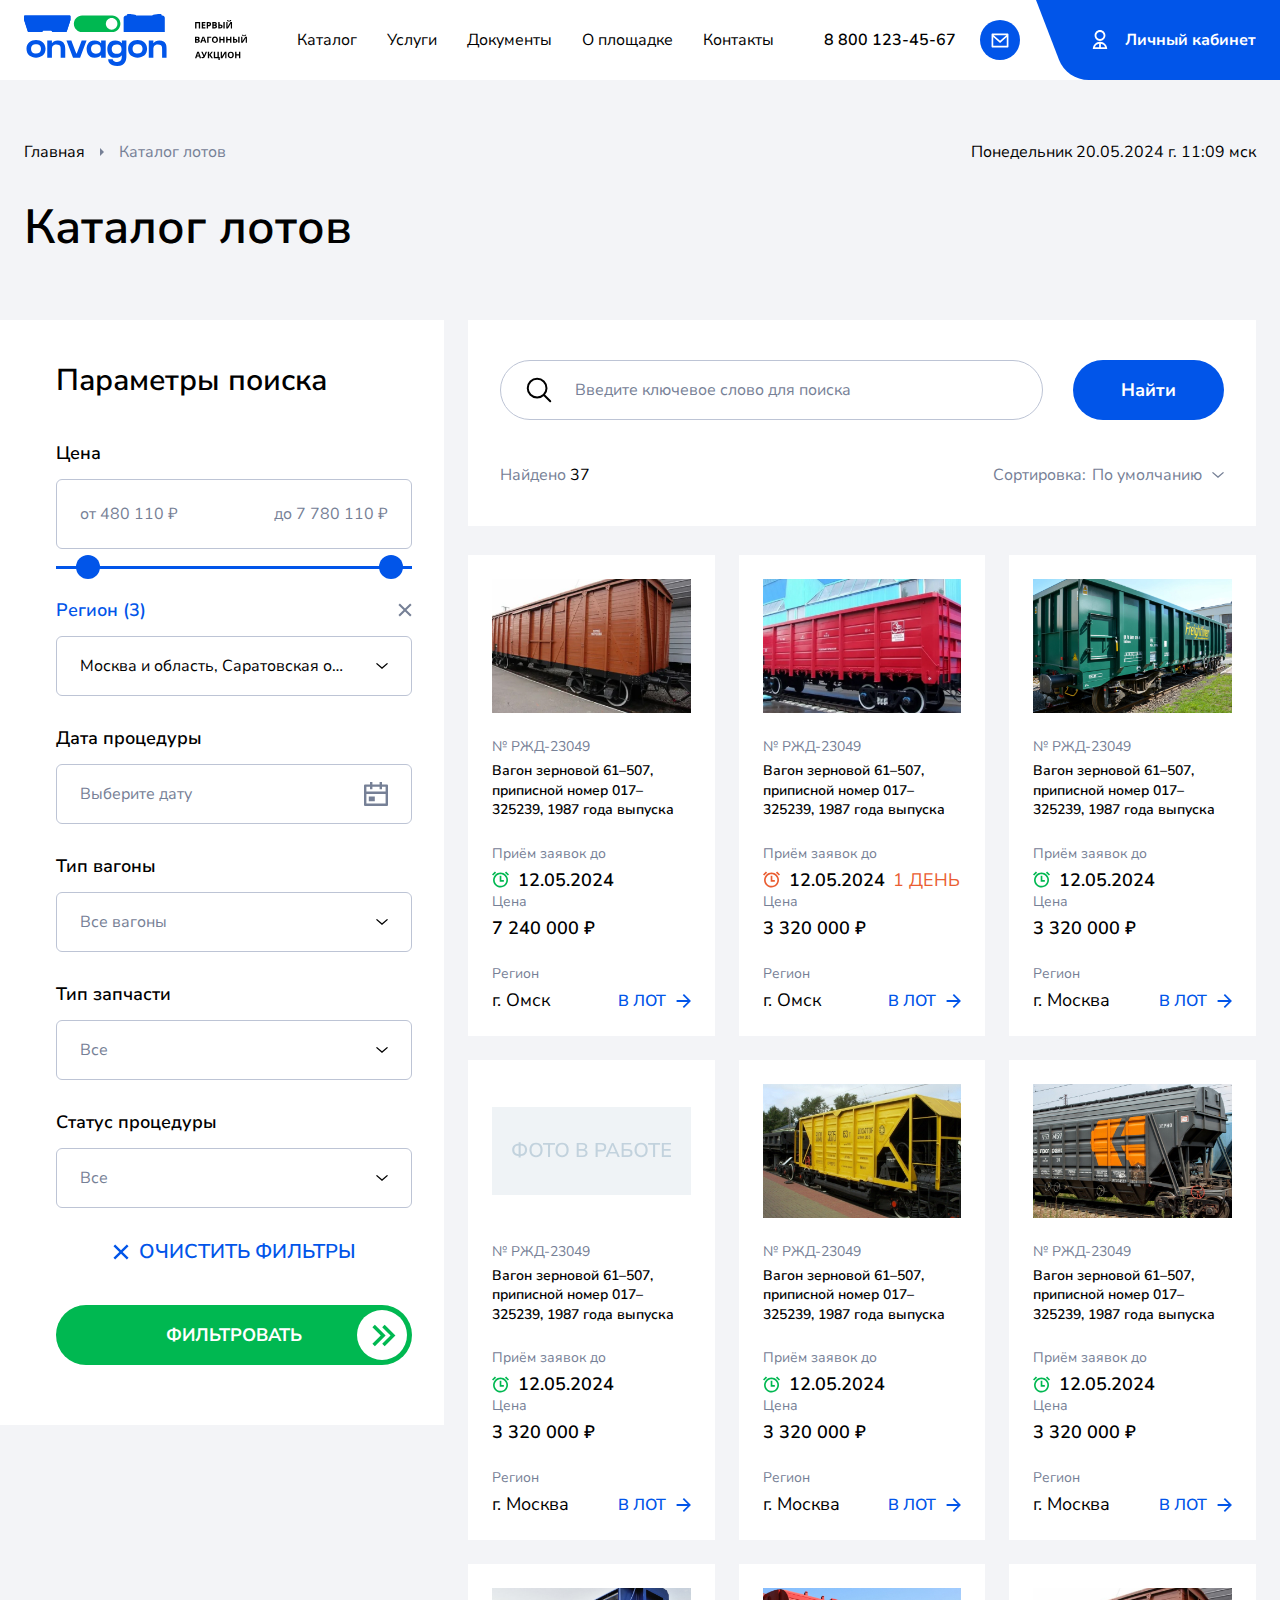
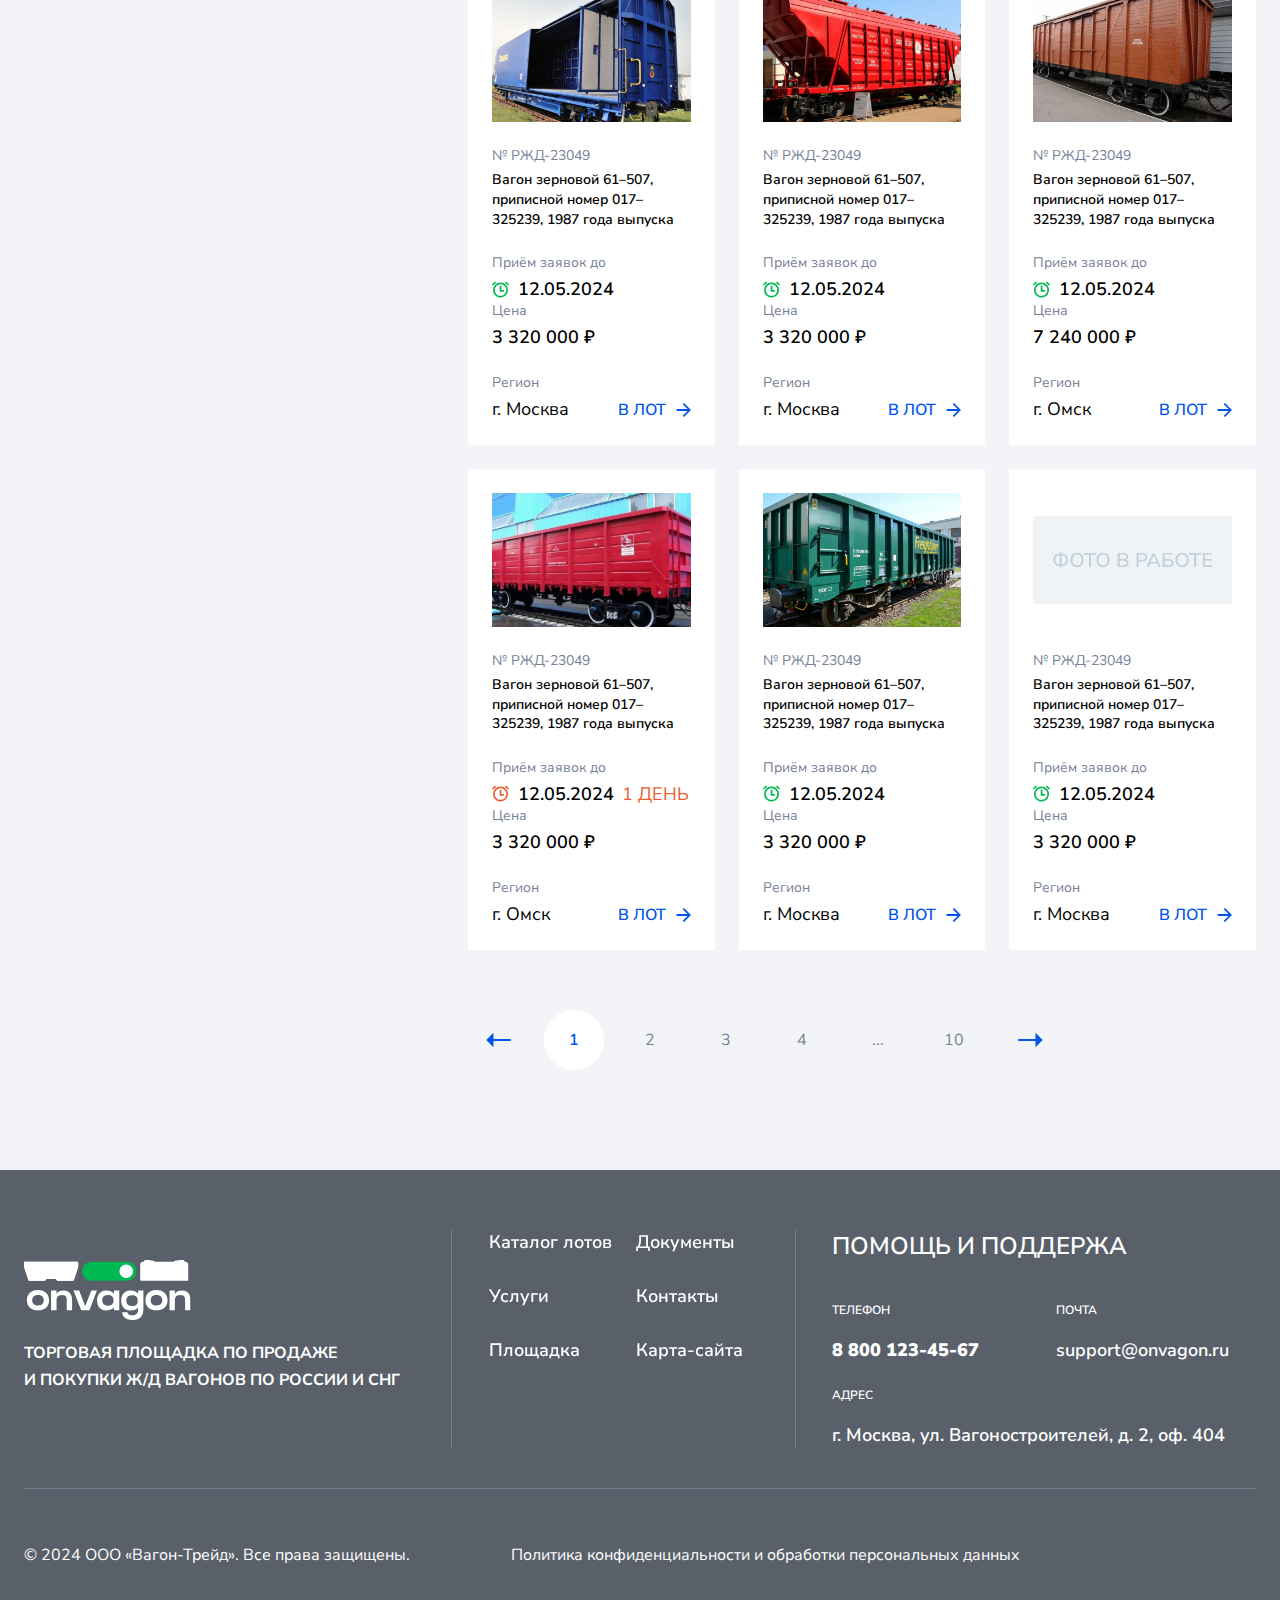
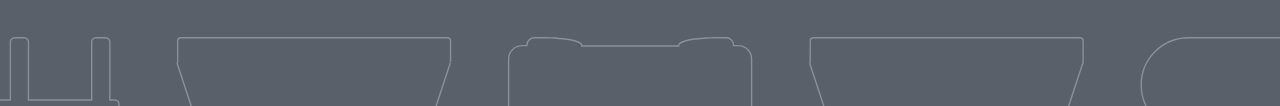
==== commit 5546f2a0: "Update" ====
--- a/category.html
+++ b/category.html
@@ -35,6 +35,8 @@
 		<link rel="stylesheet" href="css/ion.rangeSlider.css" async>
 		<link rel="stylesheet" href="css/styles.css" async>
 
+		<link rel="stylesheet" href="css/response_1899.css" media="print, (max-width: 1899px)" async>
+		<link rel="stylesheet" href="css/response_1439.css" media="print, (max-width: 1439px)" async>
 		<link rel="stylesheet" href="css/response_1279.css" media="print, (max-width: 1279px)" async>
 		<link rel="stylesheet" href="css/response_1023.css" media="print, (max-width: 1023px)" async>
 		<link rel="stylesheet" href="css/response_767.css" media="print, (max-width: 767px)" async>
@@ -103,13 +105,23 @@
 
 				<section class="mob_header">
 					<div class="cont row">
-						<div class="logo">
-							<img src="images/logo.svg" alt="">
-						</div>
-
 						<button class="mob_menu_btn">
 							<span></span>
 						</button>
+
+						<a href="/" class="logo">
+							<img src="images/logo.svg" alt="">
+						</a>
+
+						<button class="search_btn">
+							<svg class="icon"><use xlink:href="images/sprite.svg#ic_search"></use></svg>
+						</button>
+
+						<div class="account">
+							<a href="/">
+								<svg class="icon"><use xlink:href="images/sprite.svg#ic_user"></use></svg>
+							</a>
+						</div>
 					</div>
 				</section>
 
@@ -904,7 +916,7 @@
 							<img src="images/logo_white.svg" alt="">
 						</div>
 
-						<div class="desc">Торговая площадка по продаже<br> и покупки ж/д вагонов по России и СНГ</div>
+						<div class="desc">Торговая площадка по&nbsp;продаже<br> и&nbsp;покупки ж/д вагонов по&nbsp;России и&nbsp;СНГ</div>
 					</div>
 
 					<div class="sep"></div>
--- a/css/styles.css
+++ b/css/styles.css
@@ -695,14 +695,16 @@
 .mob_header
 {
     position: relative;
-    z-index: 9;
+    z-index: 20;
     top: 0;
     left: 0;
 
     display: none;
 
     width: 100%;
-    padding: 16px 0;
+    padding: 20px 0;
+
+    background: #fff;
 }
 
 
@@ -719,16 +721,19 @@
 {
     display: block;
 
-    margin-right: auto;
+    margin: 0 auto;
 
     text-decoration: none;
 
     color: currentColor;
 }
 
+
 .mob_header .logo img
 {
     display: block;
+
+    height: 44px;
 }
 
 
@@ -741,13 +746,10 @@
     flex-wrap: wrap;
     justify-content: center;
 
-    width: 44px;
+    width: 36px;
     height: 34px;
-    margin-right: -8px;
-    margin-left: 24px;
-    padding: 8px;
-
-    color: currentColor;
+
+    color: #0155e9;
 }
 
 
@@ -760,14 +762,17 @@
     width: 100%;
     height: 2px;
 
+    transition: .2s linear;
+
     background: currentColor;
 }
+
 
 .mob_header .mob_menu_btn span:before,
 .mob_header .mob_menu_btn span:after
 {
     position: absolute;
-    top: -8px;
+    top: -10px;
     left: 0;
 
     display: block;
@@ -776,13 +781,88 @@
     height: 100%;
 
     content: '';
+    transition: .2s linear;
 
     background: currentColor;
 }
 
+
 .mob_header .mob_menu_btn span:after
 {
-    top: 8px;
+    top: 10px;
+}
+
+
+.mob_header .mob_menu_btn.active span
+{
+    background: transparent;
+}
+
+
+.mob_header .mob_menu_btn.active span:before
+{
+    top: 0;
+
+    transform: rotate(45deg);
+}
+
+.mob_header .mob_menu_btn.active span:after
+{
+    top: 0;
+
+    transform: rotate(-45deg);
+}
+
+
+
+.mob_header .search_btn
+{
+    display: flex;
+    align-content: center;
+    align-items: center;
+    flex-wrap: wrap;
+    justify-content: center;
+
+    color: #0155e9;
+}
+
+
+.mob_header .search_btn .icon
+{
+    display: block;
+
+    width: 26px;
+    height: 26px;
+}
+
+
+
+.mob_header .account
+{
+    margin-left: 32px;
+}
+
+
+.mob_header .account a
+{
+    display: flex;
+    align-content: center;
+    align-items: center;
+    flex-wrap: wrap;
+    justify-content: center;
+
+    text-decoration: none;
+
+    color: #0155e9;
+}
+
+
+.mob_header .account .icon
+{
+    display: block;
+
+    width: 26px;
+    height: 26px;
 }
 
 
@@ -1320,6 +1400,11 @@
     color: var(--form_placeholder_color);
 }
 
+.form .label span + span
+{
+    display: none;
+}
+
 .form .icon ~ .label
 {
     padding-left: 74px;
@@ -1345,6 +1430,12 @@
     padding-top: 10px;
 
     border-radius: var(--form_border_radius);
+}
+
+
+.form textarea:focus ~ .label,
+.form textarea.active ~ .label
+{
     background: #fff;
 }
 
@@ -2324,6 +2415,11 @@
     background: #0155e9;
 }
 
+.about .item:last-child
+{
+    border-radius: 6px 200px 200px 6px;
+}
+
 .about .item:nth-child(2)
 {
     background: url(../images/bg_about_item2.svg) 0 100% no-repeat #f3f4f7;
@@ -2667,6 +2763,12 @@
 }
 
 
+.login .title br
+{
+    display: none;
+}
+
+
 .login .form
 {
     --form_border_color: #bdc4d5;
@@ -2677,6 +2779,8 @@
 
 .login .recovery_link
 {
+    margin-top: -20px;
+
     text-align: right;
 }
 
@@ -2762,8 +2866,8 @@
 
     display: block;
 
-    width: 100%;
-    max-height: calc(100% - 11px);
+    width: auto;
+    height: calc(100% - 11px);
 
     pointer-events: none;
 }
@@ -2845,7 +2949,7 @@
 {
     font-size: 18px;
 
-    width: 180px;
+    width: 200px;
     max-width: 100%;
 
     text-transform: uppercase;
@@ -2944,10 +3048,12 @@
 
     width: 30px;
     height: 30px;
-}
-
-
-.lk_menu .items .icon img
+
+    color: #768096;
+}
+
+
+.lk_menu .items .icon svg
 {
     display: block;
 
@@ -2963,6 +3069,137 @@
 
 
 
+.mob_lk_menu
+{
+    display: none;
+}
+
+
+.mob_lk_menu .btn
+{
+    font-size: 18px;
+    font-weight: 600;
+
+    position: relative;
+
+    display: flex;
+    align-content: center;
+    align-items: center;
+    flex-wrap: wrap;
+    justify-content: space-between;
+
+    width: 100%;
+    height: 60px;
+    padding: 0 23px;
+
+    text-align: left;
+
+    color: #fff;
+    border: 1px solid #bdc4d5;
+    border-radius: 50px;
+    background: #59606a;
+}
+
+
+.mob_lk_menu .btn .icon
+{
+    display: flex;
+    align-content: center;
+    align-items: center;
+    flex-wrap: wrap;
+    justify-content: center;
+
+    width: 30px;
+    height: 30px;
+}
+
+
+.mob_lk_menu .btn svg
+{
+    display: block;
+
+    width: 30px;
+    height: 30px;
+}
+
+
+.mob_lk_menu .btn span
+{
+    width: calc(100% - 90px);
+}
+
+
+.mob_lk_menu .btn .arr
+{
+    display: block;
+
+    width: 12px;
+    height: 6px;
+}
+
+
+.mob_lk_menu .mini_modal
+{
+    width: 100%;
+    padding: 9px 0;
+
+    color: #fff;
+    border: 1px solid #bdc4d5;
+    border-radius: 20px;
+    background: #59606a;
+}
+
+
+.mob_lk_menu .mini_modal a
+{
+    font-size: 18px;
+    font-weight: 600;
+
+    display: flex;
+    align-content: center;
+    align-items: center;
+    flex-wrap: wrap;
+    justify-content: space-between;
+
+    width: 100%;
+    height: 60px;
+    padding: 0 23px;
+
+    text-decoration: none;
+
+    color: currentColor;
+}
+
+
+.mob_lk_menu .mini_modal a .icon
+{
+    display: flex;
+    align-content: center;
+    align-items: center;
+    flex-wrap: wrap;
+    justify-content: center;
+
+    width: 30px;
+    height: 30px;
+}
+
+
+.mob_lk_menu .mini_modal a .icon svg
+{
+    display: block;
+
+    width: 30px;
+    height: 30px;
+}
+
+
+.mob_lk_menu .mini_modal a span
+{
+    width: calc(100% - 54px);
+}
+
+
+
 .lk_info .lk_data
 {
     padding: 40px 32px;
@@ -2983,9 +3220,17 @@
 
     margin-bottom: 10px;
     margin-left: -10px;
+    padding: 0;
 
     --form_border_color: #768096;
     --form_focus_color: #768096;
+}
+
+
+.lk_info .filter:before,
+.lk_info .filter:after
+{
+    display: none;
 }
 
 
@@ -3075,6 +3320,12 @@
 }
 
 
+.lk_info table .show
+{
+    display: none;
+}
+
+
 .lk_info table td:first-child
 {
     padding-left: 20px;
@@ -3116,8 +3367,8 @@
 
 .lk_info .regulations table td:first-child
 {
-    width: 160px;
-    min-width: 160px;
+    width: 164px;
+    min-width: 164px;
 
     table-layout: fixed;
 }
--- a/css/response_1899.css
+++ b/css/response_1899.css
@@ -0,0 +1,380 @@
+@media print,
+(max-width: 1899px)
+{
+    /*-------------------
+        Global styles
+    -------------------*/
+    :root
+    {
+        --sidebar_width: 306px;
+    }
+
+
+    .block.big_m
+    {
+        margin-bottom: 100px;
+    }
+
+
+    .cont
+    {
+        padding: 0 72px;
+    }
+
+
+    .content_flex .content
+    {
+        width: calc(100% - var(--sidebar_width) - 24px);
+    }
+
+
+
+    /*------------
+        Header
+    ------------*/
+    header .logo img
+    {
+        width: 143px;
+    }
+
+
+    header .slogan
+    {
+        margin-left: 28px;
+    }
+
+
+    header .slogan img
+    {
+        height: 40px;
+    }
+
+
+    header .menu_item + .menu_item
+    {
+        margin-left: 30px;
+    }
+
+
+    header .menu_item > a
+    {
+        font-size: var(--font_size);
+    }
+
+
+    header .contacts .phone
+    {
+        font-size: var(--font_size);
+    }
+
+
+    header .contacts .email
+    {
+        order: 2;
+
+        margin-right: 0;
+        margin-left: 42px;
+    }
+
+
+    header .account
+    {
+        font-size: var(--font_size);
+
+        height: 80px;
+        margin-left: 14px;
+        padding-left: 58px;
+    }
+
+
+    header .account .user .name
+    {
+        font-size: 18px;
+    }
+
+
+    header .account .user .company
+    {
+        font-size: 12px;
+    }
+
+
+
+    /*------------------
+        Form elements
+    ------------------*/
+    .form .file .label
+    {
+        width: 300px;
+    }
+
+
+    .form .file .selected
+    {
+        margin-left: 0;
+    }
+
+
+    .form .file .selected + label
+    {
+        margin-left: auto;
+    }
+
+
+
+    /*----------------
+        Block head
+    ----------------*/
+    .block_head .desc
+    {
+        width: 1074px;
+        max-width: 100%;
+    }
+
+
+
+    /*-----------
+        Login
+    -----------*/
+    .login
+    {
+        padding: 136px 0 150px;
+    }
+
+
+    .login .bg
+    {
+        display: none;
+    }
+
+
+    .login .data
+    {
+        width: 746px;
+        padding: 60px 110px 80px;
+    }
+
+
+    .login .title
+    {
+        font-size: 40px;
+    }
+
+
+    .login .form .captcha
+    {
+        width: 100%;
+        margin-bottom: 40px;
+    }
+
+
+    .login .form .captcha img
+    {
+        margin: 0 auto;
+    }
+
+
+    .login .form .submit_btn
+    {
+        margin: 0 auto;
+    }
+
+
+
+    /*-------------------
+        Contacts info
+    -------------------*/
+    .contacts_info .bg
+    {
+        display: none;
+    }
+
+
+    .contacts_info .data
+    {
+        width: 636px;
+        padding: 60px 72px 60px 0;
+    }
+
+
+    .contacts_info .map
+    {
+        width: calc(100% - 688px);
+        margin-right: -72px;
+    }
+
+
+
+    /*-------------
+        LK info
+    -------------*/
+    .lk_info table td
+    {
+        padding: 20px 0;
+    }
+
+
+    .lk_info table .hide
+    {
+        display: none;
+    }
+
+
+    .lk_info table .show
+    {
+        display: block;
+
+        margin-top: 8px;
+    }
+
+
+    .lk_info .notifications table td:nth-last-child(1)
+    {
+        width: 180px;
+        min-width: 180px;
+    }
+
+
+    .lk_info .notifications table td:nth-last-child(2)
+    {
+        width: 220px;
+        min-width: 220px;
+    }
+
+
+
+    .lk_info .messages table td:nth-last-child(1)
+    {
+        width: 180px;
+        min-width: 180px;
+    }
+
+
+
+    .lk_info .procedures table td:first-child
+    {
+        width: 140px;
+        min-width: 140px;
+    }
+
+    .lk_info .procedures table td:nth-last-child(1)
+    {
+        width: 174px;
+        min-width: 174px;
+    }
+
+    .lk_info .procedures table td:nth-last-child(2)
+    {
+        width: 200px;
+        min-width: 200px;
+    }
+
+
+
+    /*--------------
+        Register
+    --------------*/
+    .register .form .block
+    {
+        padding: 40px 110px 20px;
+    }
+
+
+
+    /*-----------
+        About
+    -----------*/
+    .about .item
+    {
+        min-height: 196px;
+    }
+
+
+    .about .item .name
+    {
+        font-size: 18px;
+    }
+
+
+    .about .item .val
+    {
+        font-size: 60px;
+    }
+
+
+    .about .item .desc
+    {
+        font-size: 14px;
+    }
+
+
+
+    /*----------
+        Lots
+    ----------*/
+    .lots .lot
+    {
+        padding: 24px;
+    }
+
+
+    .lots .lot .name
+    {
+        font-size: 14px;
+    }
+
+
+
+    /*------------
+        Footer
+    ------------*/
+    footer
+    {
+        padding-bottom: 140px;
+    }
+
+
+    footer .bg
+    {
+        left: 50%;
+
+        width: 1720px;
+
+        transform: translateX(-50%);
+    }
+
+
+
+    footer .col
+    {
+        width: 391px;
+    }
+
+
+
+    footer .logo
+    {
+        margin-top: 30px;
+    }
+
+
+
+    footer .links
+    {
+        column-gap: 24px;
+    }
+
+
+
+    footer .contacts
+    {
+        width: 478px;
+        max-width: 100%;
+    }
+
+
+    footer .contacts .row > *:last-child
+    {
+        width: 100%;
+    }
+}
--- a/css/response_1439.css
+++ b/css/response_1439.css
@@ -0,0 +1,154 @@
+@media print,
+(max-width: 1439px)
+{
+    /*-------------------
+        Global styles
+    -------------------*/
+    .cont
+    {
+        padding: 0 24px;
+    }
+
+
+
+    /*------------
+        Header
+    ------------*/
+    header .contacts .email
+    {
+        margin-left: 24px;
+    }
+
+
+    header .account
+    {
+        margin-left: 16px;
+        padding-left: 52px;
+    }
+
+
+    header .account .user .name
+    {
+        font-size: var(--font_size);
+    }
+
+
+
+    /*---------------
+        Page head
+    ---------------*/
+    .page_title
+    {
+        font-size: 48px;
+
+        margin-top: 30px;
+    }
+
+
+
+    /*------------------
+        Form elements
+    ------------------*/
+    .form .line
+    {
+        margin-bottom: 30px;
+    }
+
+
+    .form .submit_btn
+    {
+        font-size: 18px;
+    }
+
+
+
+    /*-----------
+        Login
+    -----------*/
+    .login
+    {
+        padding: 136px 0 100px;
+    }
+
+
+    .login .data
+    {
+        width: 680px;
+        padding: 60px 100px 80px;
+    }
+
+
+    .login .title
+    {
+        font-size: 36px;
+    }
+
+
+    .login .register_link
+    {
+        font-size: 18px;
+    }
+
+
+
+    /*-------------------
+        Contacts info
+    -------------------*/
+    .contacts_info
+    {
+        padding-bottom: 100px;
+    }
+
+
+    .contacts_info .data
+    {
+        width: 600px;
+
+        border-radius: 0 25px 100px 0;
+    }
+
+
+    .contacts_info .data .title
+    {
+        margin-bottom: 40px;
+    }
+
+
+    .contacts_info .data .item .label
+    {
+        font-size: 16px;
+
+        width: 180px;
+    }
+
+
+    .contacts_info .data .item .val
+    {
+        width: calc(100% - 180px);
+    }
+
+
+
+    .contacts_info .map
+    {
+        width: calc(100% - 668px);
+        margin-right: -24px;
+    }
+
+
+
+    /*------------
+        Footer
+    ------------*/
+    footer .bg
+    {
+        width: 1500px;
+    }
+
+
+
+    footer .contacts
+    {
+        width: 424px;
+    }
+}
--- a/css/response_1279.css
+++ b/css/response_1279.css
@@ -11,13 +11,9 @@
     }
 
 
-
-    /*--------------
-        Fancybox
-    --------------*/
-    .fancybox__slide
-    {
-        padding: 32px;
+    .content_flex .content
+    {
+        width: 100%;
     }
 
 
@@ -25,52 +21,293 @@
     /*------------
         Header
     ------------*/
+    header
+    {
+        position: fixed;
+        z-index: 10;
+        top: 0;
+        right: 100%;
+        left: auto;
+
+        width: 100%;
+        height: 100%;
+        min-height: -moz-available;
+        min-height: -webkit-fill-available;
+        min-height:         fill-available;
+        margin: 0;
+        padding: 74px 0 0;
+
+        transition: transform .3s linear;
+
+        background: #fff;
+    }
+
+    header.show
+    {
+        transform: translateX(100%);
+    }
+
+
+    header .scroll
+    {
+        overflow: auto;
+
+        height: 100%;
+        min-height: -moz-available;
+        min-height: -webkit-fill-available;
+        min-height:         fill-available;
+        padding: 24px 0;
+
+        overscroll-behavior-y: contain;
+    }
+
+
+    header .logo,
+    header .slogan,
+    header .account
+    {
+        display: none;
+    }
+
+
+    header .menu
+    {
+        display: block;
+
+        width: 100%;
+    }
+
+
+    header .menu_item + .menu_item
+    {
+        margin-top: 24px;
+        margin-left: 0;
+    }
+
+
+    header .menu_item > a
+    {
+        font-size: 18px;
+    }
+
+
+
+    header .contacts
+    {
+        margin-top: 48px;
+    }
+
+
+
+    /*-----------------
+        Mob. header
+    -----------------*/
+    .mob_header
+    {
+        display: block;
+    }
+
+
+
+    /*---------------
+        Page head
+    ---------------*/
+    .page_head
+    {
+        padding: 40px 0;
+    }
+
+
+    .breadcrumbs
+    {
+        font-size: 14px;
+    }
+
+
+    .breadcrumbs .sep
+    {
+        margin: 0 8px;
+    }
+
+
+    .page_title
+    {
+        font-size: 40px;
+
+        margin-top: 20px;
+    }
+
+
+
+    /*------------------
+        Form elements
+    ------------------*/
+    .form .line
+    {
+        margin-bottom: 24px;
+    }
+
+
+    .form .submit_btn
+    {
+        font-size: 16px;
+    }
 
 
 
     /*-------------
         Sidebar
     -------------*/
-
-
-
-    /*---------------
-        Page head
-    ---------------*/
-
-
-
-    /*----------------
-        Block head
-    ----------------*/
-
-
-
-    /*------------------
-        Form elements
-    ------------------*/
-
-
-
-    /*----------------
-        Typography
-    ----------------*/
-
-
-
-    /*-----------------
-        Main slider
-    -----------------*/
+    aside
+    {
+        width: 100%;
+        margin-bottom: 24px;
+    }
+
+
+
+    /*-----------
+        Login
+    -----------*/
+    .login .data
+    {
+        width: 600px;
+        padding: 60px 80px;
+    }
+
+
+    .login .title
+    {
+        font-size: 32px;
+    }
+
+
+    .login .recovery_link
+    {
+        margin-top: -10px;
+    }
+
+
+    .login .form .captcha
+    {
+        margin-bottom: 30px;
+    }
+
+
+    .login .register_link
+    {
+        font-size: 16px;
+
+        margin-top: 30px;
+    }
+
+
+
+    /*-------------------
+        Contacts info
+    -------------------*/
+    .contacts_info .data
+    {
+        width: 100%;
+        padding: 40px 60px 40px 0;
+    }
+
+
+
+    .contacts_info .map
+    {
+        width: calc(100% + 24px);
+        max-width: calc(100% + 24px);
+        height: 400px;
+        margin-top: 40px;
+        margin-right: -24px;
+    }
+
+
+
+    /*--------------
+        Register
+    --------------*/
+    .register .form .block
+    {
+        padding: 40px 40px 20px;
+    }
+
+
+
+    /*-------------
+        LK info
+    -------------*/
+    .lk_menu
+    {
+        display: none;
+    }
+
+
+    .mob_lk_menu
+    {
+        display: block;
+    }
 
 
 
     /*------------
         Footer
     ------------*/
-
-
-
-    /*-----------
-        PopUp
-    -----------*/
+    footer .bg
+    {
+        left: 0;
+
+        transform: none;
+    }
+
+
+    footer .col
+    {
+        width: 100%;
+        margin-bottom: 48px;
+    }
+
+
+
+    footer .logo
+    {
+        margin-top: 0;
+    }
+
+
+
+    footer .links
+    {
+        column-gap: 48px;
+    }
+
+
+
+    footer .sep
+    {
+        display: none;
+    }
+
+
+    footer .sep ~ .sep
+    {
+        display: block;
+    }
+
+
+
+    footer .copyright
+    {
+        width: 100%;
+        margin-top: 40px;
+    }
+
+
+    footer .privacy_policy_link
+    {
+        width: 100%;
+        margin-top: 20px;
+        margin-left: 0;
+    }
 }
--- a/css/response_1023.css
+++ b/css/response_1023.css
@@ -7,124 +7,347 @@
 
 
 
-    /*--------------
-        Fancybox
-    --------------*/
-    .fancybox__slide
-    {
-        padding: 24px;
-    }
-
-
-
-    /*------------
-        Header
-    ------------*/
-    header
-    {
-        position: fixed;
-        z-index: 101;
-        top: 0;
-        left: 0;
-
-        width: 310px;
-        height: 100%;
-        min-height: -moz-available;
-        min-height: -webkit-fill-available;
-        min-height:         fill-available;
-        margin: 0;
-        padding: 0;
-
-        transition: transform .3s linear;
-        transform: translateX(-100%);
-
-        background: #fff;
-    }
-
-    header.show
-    {
-        transform: translateX(0);
-    }
-
-
-    header .scroll
-    {
-        display: flex;
-        overflow: auto;
-        align-content: flex-start;
-        align-items: flex-start;
-        flex-wrap: wrap;
-        justify-content: flex-start;
-
-        height: 100%;
-        min-height: -moz-available;
-        min-height: -webkit-fill-available;
-        min-height:         fill-available;
-        padding: 20px 0;
-
-        overscroll-behavior-y: contain;
-    }
-
-    header .scroll > *
-    {
-        width: 100%;
-    }
-
-
-
-    /*-----------------
-        Mob. header
-    -----------------*/
-    .mob_header
-    {
-        display: block;
-    }
-
-
-
-    /*-------------
-        Sidebar
-    -------------*/
-
-
-
-    /*---------------
-        Page head
-    ---------------*/
-
-
-
-    /*----------------
-        Block head
-    ----------------*/
-
-
-
     /*------------------
         Form elements
     ------------------*/
+    .form .columns > *.width1of3,
+    .form .columns > *.width2of3
+    {
+        width: calc(50% - var(--form_columns_offset));
+    }
+
+
+    .form .label span
+    {
+        display: none;
+    }
+
+    .form .label span + span
+    {
+        display: block;
+    }
+
+
+    .form .file .selected
+    {
+        width: calc(100% - 300px);
+        margin-left: auto;
+    }
+
+
+    .form .file .selected + label
+    {
+        width: calc(100% - 300px);
+        margin-top: 10px;
+        margin-left: auto;
+    }
+
+
+    .form .gallery
+    {
+        padding: 24px;
+    }
+
+
+    .form .gallery .row > *
+    {
+        width: calc(25% - 24px);
+    }
 
 
 
     /*----------------
-        Typography
+        Pagination
     ----------------*/
-
-
-
-    /*-----------------
-        Main slider
-    -----------------*/
+    .pagination
+    {
+        border: none;
+    }
+
+
+    .pagination > * + *
+    {
+        margin-left: 4px;
+    }
+
+
+    .pagination a,
+    .pagination .sep
+    {
+        width: 45px;
+        height: 45px;
+    }
+
+
+
+    /*-----------
+        Login
+    -----------*/
+    .login .data
+    {
+        width: 540px;
+        padding: 48px 60px;
+    }
+
+
+    .login .title
+    {
+        font-size: 30px;
+    }
+
+
+
+    /*-------------
+        LK info
+    -------------*/
+    .lk_info .lk_data
+    {
+        padding: 40px 24px;
+    }
+
+
+
+    .lk_info .filter
+    {
+        margin-left: 0;
+    }
+
+
+    .lk_info .filter .line
+    {
+        width: 100%;
+        margin-bottom: 16px;
+        margin-left: 0;
+    }
+
+
+    .lk_info .filter .line.width3of4
+    {
+        width: 100%;
+    }
+
+
+
+    .lk_info table thead
+    {
+        display: none;
+    }
+
+
+    .lk_info table tr
+    {
+        display: block;
+
+        padding: 30px 0;
+
+        border-top: 1px solid #dbe2e9;
+        border-bottom: 1px solid #dbe2e9;
+    }
+
+
+    .lk_info table tr + tr
+    {
+        margin-top: 30px;
+    }
+
+
+    .lk_info table td,
+    .lk_info table td:first-child,
+    .lk_info table td:last-child
+    {
+        position: relative;
+
+        display: block;
+
+        padding: 0 0 0 94px;
+
+        border: none;
+    }
+
+
+    .lk_info table td + td
+    {
+        margin-top: 20px;
+        padding-left: 94px;
+    }
+
+
+    .lk_info table td:before
+    {
+        position: absolute;
+        top: 0;
+        left: 0;
+
+        display: block;
+
+        width: 70px;
+
+        content: attr(data-column);
+
+        color: #768096;
+    }
+
+
+    .lk_info table .show
+    {
+        font-size: 14px;
+    }
+
+
+
+    .lk_info .form:not(.filter) .section + .section
+    {
+        margin-top: 60px;
+    }
+
+
+    .lk_info .form:not(.filter) .title
+    {
+        font-size: 24px;
+
+        margin-bottom: 20px;
+    }
+
+
+    .lk_info .form:not(.filter) .submit
+    {
+        padding-top: 20px;
+    }
+
+
+    .lk_info .form:not(.filter) .submit_btn
+    {
+        font-size: 16px;
+    }
+
+
+
+    .lk_info .notifications table td:first-child,
+    .lk_info .notifications table td:nth-last-child(1),
+    .lk_info .notifications table td:nth-last-child(2)
+    {
+        width: 100%;
+        min-width: 0;
+    }
+
+
+
+    .lk_info .regulations table td:first-child
+    {
+        padding-left: 67px;
+    }
+
+
+    .lk_info .regulations table td:last-child
+    {
+        padding-top: 38px;
+        padding-left: 0;
+    }
+
+
+
+    .lk_info .messages table td:nth-last-child(1)
+    {
+        width: 100%;
+        min-width: 0;
+    }
+
+
+
+    .lk_info .procedures table td
+    {
+        padding-left: 134px;
+    }
+
+
+    .lk_info .procedures table td:first-child,
+    .lk_info .procedures table td:nth-last-child(1),
+    .lk_info .procedures table td:nth-last-child(2)
+    {
+        width: 100%;
+        min-width: 0;
+    }
+
+
+
+    /*--------------
+        Register
+    --------------*/
+    .register .form .block
+    {
+        padding: 40px 24px 20px;
+    }
+
+
+    .register .form .block + .block
+    {
+        margin-top: 24px;
+    }
+
+
+
+    .register .form .section + .section
+    {
+        margin-top: 60px;
+    }
+
+
+    .register .form .title
+    {
+        font-size: 24px;
+
+        margin-bottom: 20px;
+    }
+
+
+    .register .form .submit
+    {
+        padding-top: 20px;
+    }
+
+
+    .register .form .submit_btn
+    {
+        font-size: 16px;
+    }
 
 
 
     /*------------
         Footer
     ------------*/
-
-
-
-    /*-----------
-        PopUp
-    -----------*/
+    footer .col
+    {
+        margin-bottom: 0;
+    }
+
+
+
+    footer .links
+    {
+        width: 100%;
+        height: 78px;
+
+        column-count: 3;
+    }
+
+
+
+    footer .sep ~ .sep,
+    footer .sep
+    {
+        display: block;
+
+        width: 100%;
+        height: 1px;
+        min-height: 0;
+        margin: 40px 0;
+    }
+
+
+
+    footer .contacts
+    {
+        width: 100%;
+    }
 }
--- a/css/response_767.css
+++ b/css/response_767.css
@@ -4,15 +4,9 @@
     /*-------------------
         Global styles
     -------------------*/
-
-
-
-    /*--------------
-        Fancybox
-    --------------*/
-    .fancybox__slide
-    {
-        padding: 20px;
+    .cont
+    {
+        padding: 0 20px;
     }
 
 
@@ -20,52 +14,212 @@
     /*-----------------
         Mob. header
     -----------------*/
-
-
-
-    /*-------------
-        Sidebar
-    -------------*/
-
-
-
-    /*---------------
-        Page head
-    ---------------*/
-
-
-
-    /*----------------
-        Block head
-    ----------------*/
+    .mob_header .logo img
+    {
+        height: 40px;
+    }
 
 
 
     /*------------------
         Form elements
     ------------------*/
-
-
-
-    /*----------------
-        Typography
-    ----------------*/
-
-
-
-    /*-----------------
-        Main slider
-    -----------------*/
+    .form .columns > *.width1of3,
+    .form .columns > *.width2of3
+    {
+        width: calc(100% - var(--form_columns_offset));
+    }
+
+
+    .form .line
+    {
+        margin-bottom: 20px;
+    }
+
+
+    .form .field.small
+    {
+        width: 100%;
+    }
+
+
+    .form .file .label
+    {
+        width: 100%;
+        margin-bottom: 20px;
+    }
+
+
+    .form .file .selected
+    {
+        width: 100%;
+    }
+
+
+    .form .file .selected + label
+    {
+        width: 100%;
+        margin-top: 20px;
+    }
+
+
+    .form .gallery .row > *
+    {
+        width: calc(50% - 24px);
+    }
+
+
+    .form .gallery .delete_btn
+    {
+        font-size: 14px;
+    }
+
+
+
+    /*-----------
+        Login
+    -----------*/
+    .login .data
+    {
+        width: 100%;
+        padding: 40px;
+    }
+
+
+    .login .title br
+    {
+        display: block;
+    }
+
+
+    .login .recovery_link
+    {
+        font-size: 14px;
+
+        margin-top: 0;
+    }
+
+
+    .login .form .captcha
+    {
+        margin-bottom: 20px;
+    }
+
+
+    .login .form .submit_btn
+    {
+        width: 100%;
+    }
+
+
+    .login .register_link
+    {
+        margin-top: 20px;
+    }
+
+
+
+    /*-------------------
+        Contacts info
+    -------------------*/
+    .contacts_info .data
+    {
+        padding-right: 24px;
+    }
+
+
+    .contacts_info .data .item .label
+    {
+        width: 100%;
+        margin-bottom: 10px;
+    }
+
+
+    .contacts_info .data .item .val
+    {
+        width: 100%;
+    }
+
+
+
+    .contacts_info .map
+    {
+        height: 360px;
+    }
+
+
+
+    /*-------------
+        LK info
+    -------------*/
+    .lk_info .lk_data
+    {
+        padding: 24px;
+    }
+
+
+
+    .lk_info .form:not(.filter) .section + .section
+    {
+        margin-top: 50px;
+    }
+
+
+    .lk_info .form:not(.filter) .submit_btn,
+    .lk_info .form:not(.filter) .submit.small .submit_btn
+    {
+        width: 100%;
+        padding: 0 20px;
+    }
+
+
+
+    /*--------------
+        Register
+    --------------*/
+    .register .form .section + .section
+    {
+        margin-top: 50px;
+    }
+
+
+    .register .form .section .row
+    {
+        margin-left: auto;
+    }
+
+
+    .register .form .section .row > *
+    {
+        width: 100%;
+        max-width: 100%;
+        margin-left: 0;
+    }
+
+
+    .register .form .submit_btn
+    {
+        width: 100%;
+        padding: 0 20px;
+    }
 
 
 
     /*------------
         Footer
     ------------*/
-
-
-
-    /*-----------
-        PopUp
-    -----------*/
+    footer
+    {
+        padding-bottom: 160px;
+    }
+
+
+
+    footer .links
+    {
+        height: 132px;
+
+        column-gap: 20px;
+        column-count: 2;
+    }
 }
--- a/css/response_479.css
+++ b/css/response_479.css
@@ -3,68 +3,120 @@
     /*-------------------
         Global styles
     -------------------*/
-
-
-
-    /*--------------
-        Fancybox
-    --------------*/
-    .fancybox__slide
+    .cont
     {
-        padding: 16px;
+        padding: 0 16px;
     }
 
 
 
-    /*-----------------
-        Mob. header
-    -----------------*/
+    /*----------------
+        Pagination
+    ----------------*/
+    .pagination > * + *
+    {
+        margin-left: 8px;
+    }
 
 
-
-    /*-------------
-        Sidebar
-    -------------*/
-
-
-
-    /*---------------
-        Page head
-    ---------------*/
-
-
-
-    /*----------------
-        Block head
-    ----------------*/
+    .pagination .hide
+    {
+        display: none;
+    }
 
 
 
     /*------------------
         Form elements
     ------------------*/
+    .form .input:focus ~ .label,
+    .form .input.active ~ .label,
+    .form textarea:focus ~ .label,
+    .form textarea.active ~ .label,
+    .form select.selected ~ .label,
+    .form .nice-select.open ~ .label
+    {
+        font-size: 12px;
+    }
+
+
+    .form .gallery
+    {
+        padding: 24px 16px;
+    }
+
+
+    .form .gallery .row
+    {
+        margin-bottom: -16px;
+        margin-left: -16px;
+    }
+
+
+    .form .gallery .row > *
+    {
+        width: calc(50% - 16px);
+        margin-bottom: 16px;
+        margin-left: 16px;
+    }
 
 
 
-    /*----------------
-        Typography
-    ----------------*/
+    /*-----------
+        Login
+    -----------*/
+    .login .data
+    {
+        padding: 40px 24px;
+    }
 
 
 
-    /*-----------------
-        Main slider
-    -----------------*/
+    /*-------------------
+        Contacts info
+    -------------------*/
+    .contacts_info .data
+    {
+        padding-right: 16px;
+    }
+
+
+
+    .contacts_info .map
+    {
+        width: calc(100% + 16px);
+        max-width: calc(100% + 16px);
+        height: 275px;
+        margin-right: -16px;
+    }
+
+
+
+    /*-------------
+        LK info
+    -------------*/
+    .lk_info .lk_data
+    {
+        padding: 24px 16px;
+    }
+
+
+
+    /*--------------
+        Register
+    --------------*/
+    .register .form .block
+    {
+        padding: 24px 16px;
+    }
 
 
 
     /*------------
         Footer
     ------------*/
-
-
-
-    /*-----------
-        PopUp
-    -----------*/
+    footer .contacts .label
+    {
+        margin-bottom: 10px;
+    }
 }
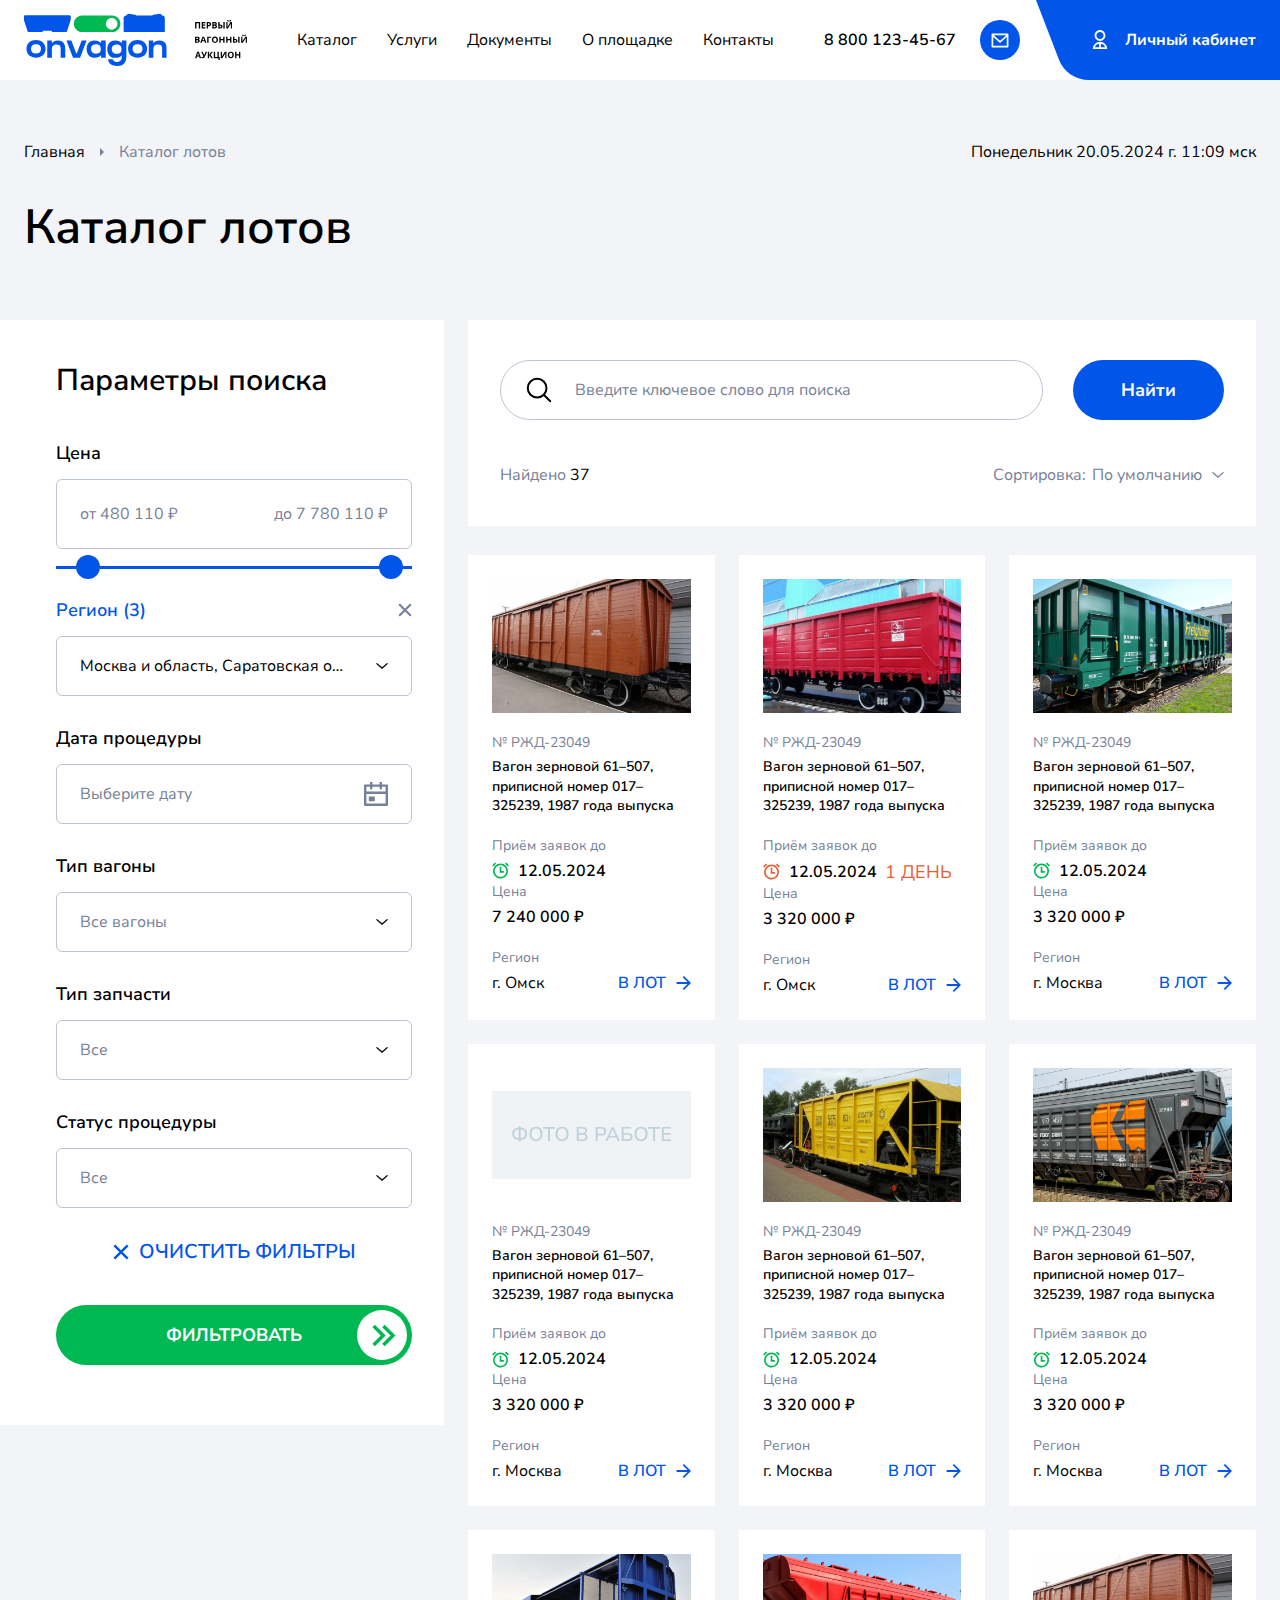
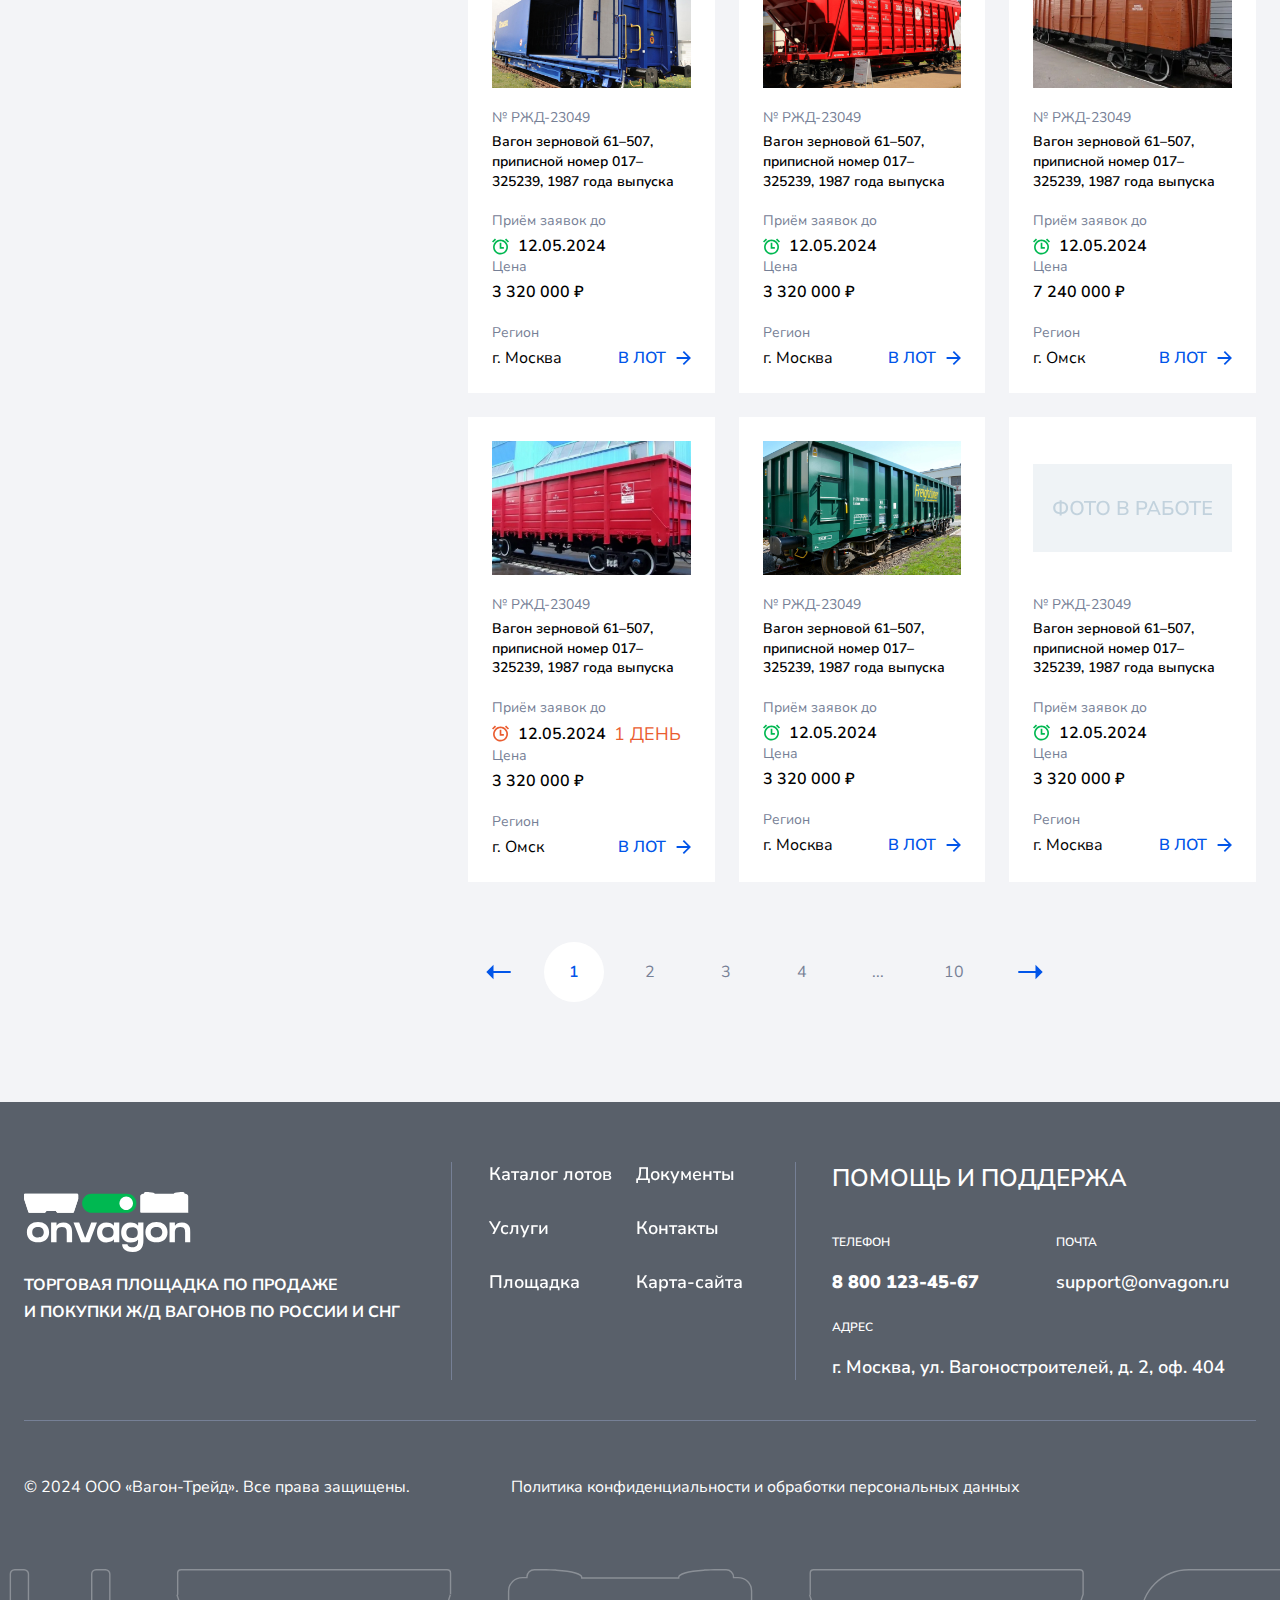
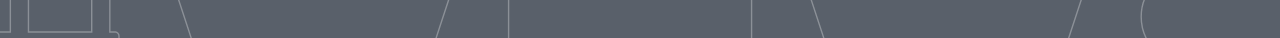
==== commit ec99577c: "Update" ====
--- a/category.html
+++ b/category.html
@@ -47,57 +47,53 @@
 		<div class="wrap bg2">
 			<div class="main">
 				<header>
-					<button class="mob_close_btn"></button>
-
-					<div class="scroll">
-						<div class="cont row">
-							<a href="/" class="logo">
-								<img src="images/logo.svg" alt="">
-							</a>
-
-							<div class="slogan">
-								<img src="images/slogan.svg" alt="">
-							</div>
-
-							<nav class="menu row">
-								<div class="menu_item">
-									<a href="/">Каталог</a>
-								</div>
-
-								<div class="menu_item">
-									<a href="/">Услуги</a>
-								</div>
-
-								<div class="menu_item">
-									<a href="/">Документы</a>
-								</div>
-
-								<div class="menu_item">
-									<a href="/">О площадке</a>
-								</div>
-
-								<div class="menu_item">
-									<a href="/">Контакты</a>
-								</div>
-							</nav>
-
-							<div class="contacts">
-								<div class="email">
-									<a href="mailto:">
-										<svg class="icon"><use xlink:href="images/sprite.svg#ic_email"></use></svg>
-									</a>
-								</div>
-
-								<div class="phone">
-									<a href="tel:88001234567">8 800 123-45-67</a>
-								</div>
-							</div>
-
-							<div class="account">
-								<svg class="icon"><use xlink:href="images/sprite.svg#ic_user"></use></svg>
-
-								<a href="/">Личный кабинет</a>
-							</div>
+					<div class="cont row">
+						<a href="/" class="logo">
+							<img src="images/logo.svg" alt="">
+						</a>
+
+						<div class="slogan">
+							<img src="images/slogan.svg" alt="">
+						</div>
+
+						<nav class="menu row">
+							<div class="menu_item">
+								<a href="/">Каталог</a>
+							</div>
+
+							<div class="menu_item">
+								<a href="/">Услуги</a>
+							</div>
+
+							<div class="menu_item">
+								<a href="/">Документы</a>
+							</div>
+
+							<div class="menu_item">
+								<a href="/">О площадке</a>
+							</div>
+
+							<div class="menu_item">
+								<a href="/">Контакты</a>
+							</div>
+						</nav>
+
+						<div class="contacts">
+							<div class="email">
+								<a href="mailto:">
+									<svg class="icon"><use xlink:href="images/sprite.svg#ic_email"></use></svg>
+								</a>
+							</div>
+
+							<div class="phone">
+								<a href="tel:88001234567">8 800 123-45-67</a>
+							</div>
+						</div>
+
+						<div class="account">
+							<svg class="icon"><use xlink:href="images/sprite.svg#ic_user"></use></svg>
+
+							<a href="/">Личный кабинет</a>
 						</div>
 					</div>
 				</header>
@@ -121,6 +117,59 @@
 							<a href="/">
 								<svg class="icon"><use xlink:href="images/sprite.svg#ic_user"></use></svg>
 							</a>
+						</div>
+					</div>
+				</section>
+
+
+				<section class="mob_menu">
+					<div class="scroll">
+						<div class="account">
+							<a href="/">
+								<span>Личный кабинет</span>
+
+								<div class="icon">
+									<svg><use xlink:href="images/sprite.svg#ic_user"></use></svg>
+								</div>
+							</a>
+						</div>
+
+						<div class="menu">
+							<div class="menu_item">
+								<a href="/">Каталог</a>
+							</div>
+
+							<div class="menu_item">
+								<a href="/">Услуги</a>
+							</div>
+
+							<div class="menu_item">
+								<a href="/">Документы</a>
+							</div>
+
+							<div class="menu_item">
+								<a href="/">О площадке</a>
+							</div>
+
+							<div class="menu_item">
+								<a href="/">Контакты</a>
+							</div>
+						</div>
+
+						<div class="contacts">
+							<div class="title">Помощь и поддержа</div>
+
+							<div class="row">
+								<div class="phone">
+									<a href="tel:88001234567"><b>8 800 123-45-67</b></a>
+								</div>
+
+								<div class="email">
+									<a href="mailto:support@onvagon.ru">support@onvagon.ru</a>
+								</div>
+
+								<div class="location">г. Москва, ул. Вагоностроителей, д. 2, оф. 404</div>
+							</div>
 						</div>
 					</div>
 				</section>
--- a/css/styles.css
+++ b/css/styles.css
@@ -275,6 +275,24 @@
 
 
 
+.overlay
+{
+    position: fixed;
+    z-index: 100;
+    top: 0;
+    left: 0;
+
+    display: none;
+
+    width: 100%;
+    height: 100%;
+
+    opacity: .5;
+    background: #000;
+}
+
+
+
 /*----------------
     Pagination
 ----------------*/
@@ -695,7 +713,7 @@
 .mob_header
 {
     position: relative;
-    z-index: 20;
+    z-index: 102;
     top: 0;
     left: 0;
 
@@ -863,6 +881,200 @@
 
     width: 26px;
     height: 26px;
+}
+
+
+
+/*---------------
+    Mob. menu
+---------------*/
+.mob_menu
+{
+    position: fixed;
+    z-index: 101;
+    top: 0;
+    right: 100%;
+
+    width: 320px;
+    height: 100%;
+    min-height: -moz-available;
+    min-height: -webkit-fill-available;
+    min-height:         fill-available;
+    padding: 74px 0 0;
+
+    transition: transform .3s linear;
+
+    background: #fff;
+}
+
+.mob_menu.show
+{
+    transform: translateX(100%);
+}
+
+
+.mob_menu .scroll
+{
+    overflow: auto;
+
+    height: 100%;
+    min-height: -moz-available;
+    min-height: -webkit-fill-available;
+    min-height:         fill-available;
+    padding: 30px 16px 60px;
+
+    overscroll-behavior-y: contain;
+}
+
+
+
+.mob_menu .account
+{
+    margin-bottom: 40px;
+}
+
+
+.mob_menu .account a
+{
+    font-weight: 600;
+
+    display: flex;
+    align-content: center;
+    align-items: center;
+    flex-wrap: wrap;
+    justify-content: space-between;
+
+    padding: 5px 5px 5px 50px;
+
+    text-align: center;
+    text-decoration: none;
+    text-transform: uppercase;
+
+    color: #fff;
+    border-radius: 100px;
+    background: #00b851;
+}
+
+
+.mob_menu .account .icon
+{
+    display: flex;
+    align-content: center;
+    align-items: center;
+    flex-wrap: wrap;
+    justify-content: center;
+
+    width: 50px;
+    height: 50px;
+
+    color: #00b851;
+    border-radius: 50%;
+    background: #fff;
+}
+
+
+.mob_menu .account .icon svg
+{
+    display: block;
+
+    width: 26px;
+    height: 26px;
+}
+
+
+
+.mob_menu .menu > *
+{
+    padding-bottom: 19px;
+
+    border-bottom: 1px solid #dbe2e9;
+}
+
+
+.mob_menu .menu > * + *
+{
+    margin-top: 20px;
+}
+
+
+.mob_menu .menu a
+{
+    font-size: 20px;
+    font-weight: 600;
+
+    display: block;
+
+    text-decoration: none;
+
+    color: #000;
+}
+
+
+
+.mob_menu .contacts
+{
+    margin-top: auto;
+    padding-top: 60px;
+}
+
+
+.mob_menu .contacts .title
+{
+    font-weight: 600;
+
+    margin-bottom: 30px;
+
+    text-transform: uppercase;
+
+    color: #000;
+}
+
+
+.mob_menu .contacts .phone
+{
+    font-size: 20px;
+    font-weight: 700;
+
+    color: #000;
+}
+
+
+.mob_menu .contacts .phone a
+{
+    white-space: nowrap;
+    text-decoration: none;
+
+    color: currentColor;
+}
+
+
+.mob_menu .contacts .email
+{
+    font-size: 20px;
+
+    margin-top: 16px;
+
+    color: #000;
+}
+
+
+.mob_menu .contacts .email a
+{
+    white-space: nowrap;
+    text-decoration: none;
+
+    color: currentColor;
+}
+
+
+.mob_menu .contacts .location
+{
+    font-size: 18px;
+    line-height: 140%;
+
+    margin-top: 16px;
+
+    color: #000;;
 }
 
 
--- a/css/response_1439.css
+++ b/css/response_1439.css
@@ -4,6 +4,12 @@
     /*-------------------
         Global styles
     -------------------*/
+    .block
+    {
+        margin-bottom: 80px;
+    }
+
+
     .cont
     {
         padding: 0 24px;
@@ -46,6 +52,18 @@
 
 
 
+    /*----------------
+        Block head
+    ----------------*/
+    .block_head .desc
+    {
+        font-size: 20px;
+
+        width: 100%;
+    }
+
+
+
     /*------------------
         Form elements
     ------------------*/
@@ -62,6 +80,36 @@
 
 
 
+    /*-------------------
+        First section
+    -------------------*/
+    .first_section
+    {
+        padding-top: 60px;
+    }
+
+
+    .first_section .title
+    {
+        font-size: 48px;
+    }
+
+
+    .first_section .search
+    {
+        padding: 40px 48px 80px;
+
+        border-radius: 20px 80px;
+    }
+
+
+    .first_section .search .sub_title
+    {
+        font-size: 24px;
+    }
+
+
+
     /*-----------
         Login
     -----------*/
@@ -137,6 +185,28 @@
 
 
 
+    /*----------
+        Lots
+    ----------*/
+    .lots .lot .thumb
+    {
+        margin-bottom: 20px;
+    }
+
+
+    .lots .lot .row
+    {
+        margin-top: 20px;
+    }
+
+
+    .lots .lot .row .val
+    {
+        font-size: 16px;
+    }
+
+
+
     /*------------
         Footer
     ------------*/
--- a/css/response_1279.css
+++ b/css/response_1279.css
@@ -11,6 +11,12 @@
     }
 
 
+    .wrap
+    {
+        background: var(--bg2);
+    }
+
+
     .content_flex .content
     {
         width: 100%;
@@ -23,78 +29,7 @@
     ------------*/
     header
     {
-        position: fixed;
-        z-index: 10;
-        top: 0;
-        right: 100%;
-        left: auto;
-
-        width: 100%;
-        height: 100%;
-        min-height: -moz-available;
-        min-height: -webkit-fill-available;
-        min-height:         fill-available;
-        margin: 0;
-        padding: 74px 0 0;
-
-        transition: transform .3s linear;
-
-        background: #fff;
-    }
-
-    header.show
-    {
-        transform: translateX(100%);
-    }
-
-
-    header .scroll
-    {
-        overflow: auto;
-
-        height: 100%;
-        min-height: -moz-available;
-        min-height: -webkit-fill-available;
-        min-height:         fill-available;
-        padding: 24px 0;
-
-        overscroll-behavior-y: contain;
-    }
-
-
-    header .logo,
-    header .slogan,
-    header .account
-    {
         display: none;
-    }
-
-
-    header .menu
-    {
-        display: block;
-
-        width: 100%;
-    }
-
-
-    header .menu_item + .menu_item
-    {
-        margin-top: 24px;
-        margin-left: 0;
-    }
-
-
-    header .menu_item > a
-    {
-        font-size: 18px;
-    }
-
-
-
-    header .contacts
-    {
-        margin-top: 48px;
     }
 
 
@@ -139,6 +74,16 @@
 
 
 
+    /*----------------
+        Block head
+    ----------------*/
+    .block_head .desc
+    {
+        font-size: 18px;
+    }
+
+
+
     /*------------------
         Form elements
     ------------------*/
@@ -162,6 +107,63 @@
     {
         width: 100%;
         margin-bottom: 24px;
+    }
+
+
+
+    /*-------------------
+        First section
+    -------------------*/
+    .first_section .title
+    {
+        font-size: 40px;
+    }
+
+
+    .first_section .search
+    {
+        padding: 40px 40px 80px;
+    }
+
+
+    .first_section .search .form .line
+    {
+        width: calc(100% - 428px);
+    }
+
+
+    .first_section .search .form .line.region
+    {
+        width: 240px;
+    }
+
+
+    .first_section .search .form .submit
+    {
+        width: 140px;
+    }
+
+
+
+    /*-----------
+        About
+    -----------*/
+    .about .row > *
+    {
+        width: calc(50% - 24px);
+    }
+
+
+    .about .item:first-child
+    {
+        background: #59606a;
+    }
+
+    .about .item:nth-child(2),
+    .about .item:nth-child(3),
+    .about .item:nth-child(4)
+    {
+        background-color: #fff;
     }
 
 
@@ -251,6 +253,16 @@
 
 
 
+    /*----------
+        Lots
+    ----------*/
+    .lots .grid > *
+    {
+        width: calc(33.333% - 24px);
+    }
+
+
+
     /*------------
         Footer
     ------------*/
--- a/css/response_1023.css
+++ b/css/response_1023.css
@@ -80,6 +80,66 @@
 
 
 
+    /*----------------
+        Block head
+    ----------------*/
+    .block_head .title
+    {
+        font-size: 40px;
+    }
+
+
+    .block_head .desc
+    {
+        font-size: var(--font_size);
+    }
+
+
+
+    /*-------------------
+        First section
+    -------------------*/
+    .first_section
+    {
+        padding-top: 48px;
+    }
+
+
+    .first_section .title
+    {
+        line-height: 120%;
+
+        text-transform: none;
+    }
+
+
+    .first_section .title br
+    {
+        display: none;
+    }
+
+
+    .first_section .search
+    {
+        padding: 60px 24px 100px;
+    }
+
+
+    .first_section .search .form .line,
+    .first_section .search .form .line.region
+    {
+        width: 100%;
+        margin-bottom: 20px;
+    }
+
+
+    .first_section .search .form .submit
+    {
+        width: 100%;
+    }
+
+
+
     /*-----------
         Login
     -----------*/
@@ -313,6 +373,16 @@
 
 
 
+    /*----------
+        Lots
+    ----------*/
+    .lots .grid > *
+    {
+        width: calc(50% - 24px);
+    }
+
+
+
     /*------------
         Footer
     ------------*/
--- a/css/response_767.css
+++ b/css/response_767.css
@@ -4,6 +4,12 @@
     /*-------------------
         Global styles
     -------------------*/
+    .block
+    {
+        margin-bottom: 60px;
+    }
+
+
     .cont
     {
         padding: 0 20px;
@@ -76,6 +82,33 @@
 
 
 
+    /*----------------
+        Block head
+    ----------------*/
+    .block_head .title
+    {
+        font-size: 36px;
+    }
+
+
+
+    /*-----------
+        About
+    -----------*/
+    .about .row
+    {
+        margin-left: 0;
+    }
+
+
+    .about .row > *
+    {
+        width: 100%;
+        margin-left: 0;
+    }
+
+
+
     /*-----------
         Login
     -----------*/
@@ -205,6 +238,23 @@
 
 
 
+    /*----------
+        Lots
+    ----------*/
+    .lots .grid
+    {
+        margin-left: 0;
+    }
+
+
+    .lots .grid > *
+    {
+        width: 100%;
+        margin-left: 0;
+    }
+
+
+
     /*------------
         Footer
     ------------*/
--- a/css/response_479.css
+++ b/css/response_479.css
@@ -62,6 +62,32 @@
 
 
 
+    /*-------------------
+        First section
+    -------------------*/
+    .first_section
+    {
+        padding-top: 40px;
+    }
+
+
+    .first_section .search
+    {
+        width: calc(100% + 32px);
+        margin-right: -16px;
+        margin-left: -16px;
+
+        border-radius: 20px 50px;
+    }
+
+
+    .first_section .search .bg
+    {
+        left: -180px;
+    }
+
+
+
     /*-----------
         Login
     -----------*/
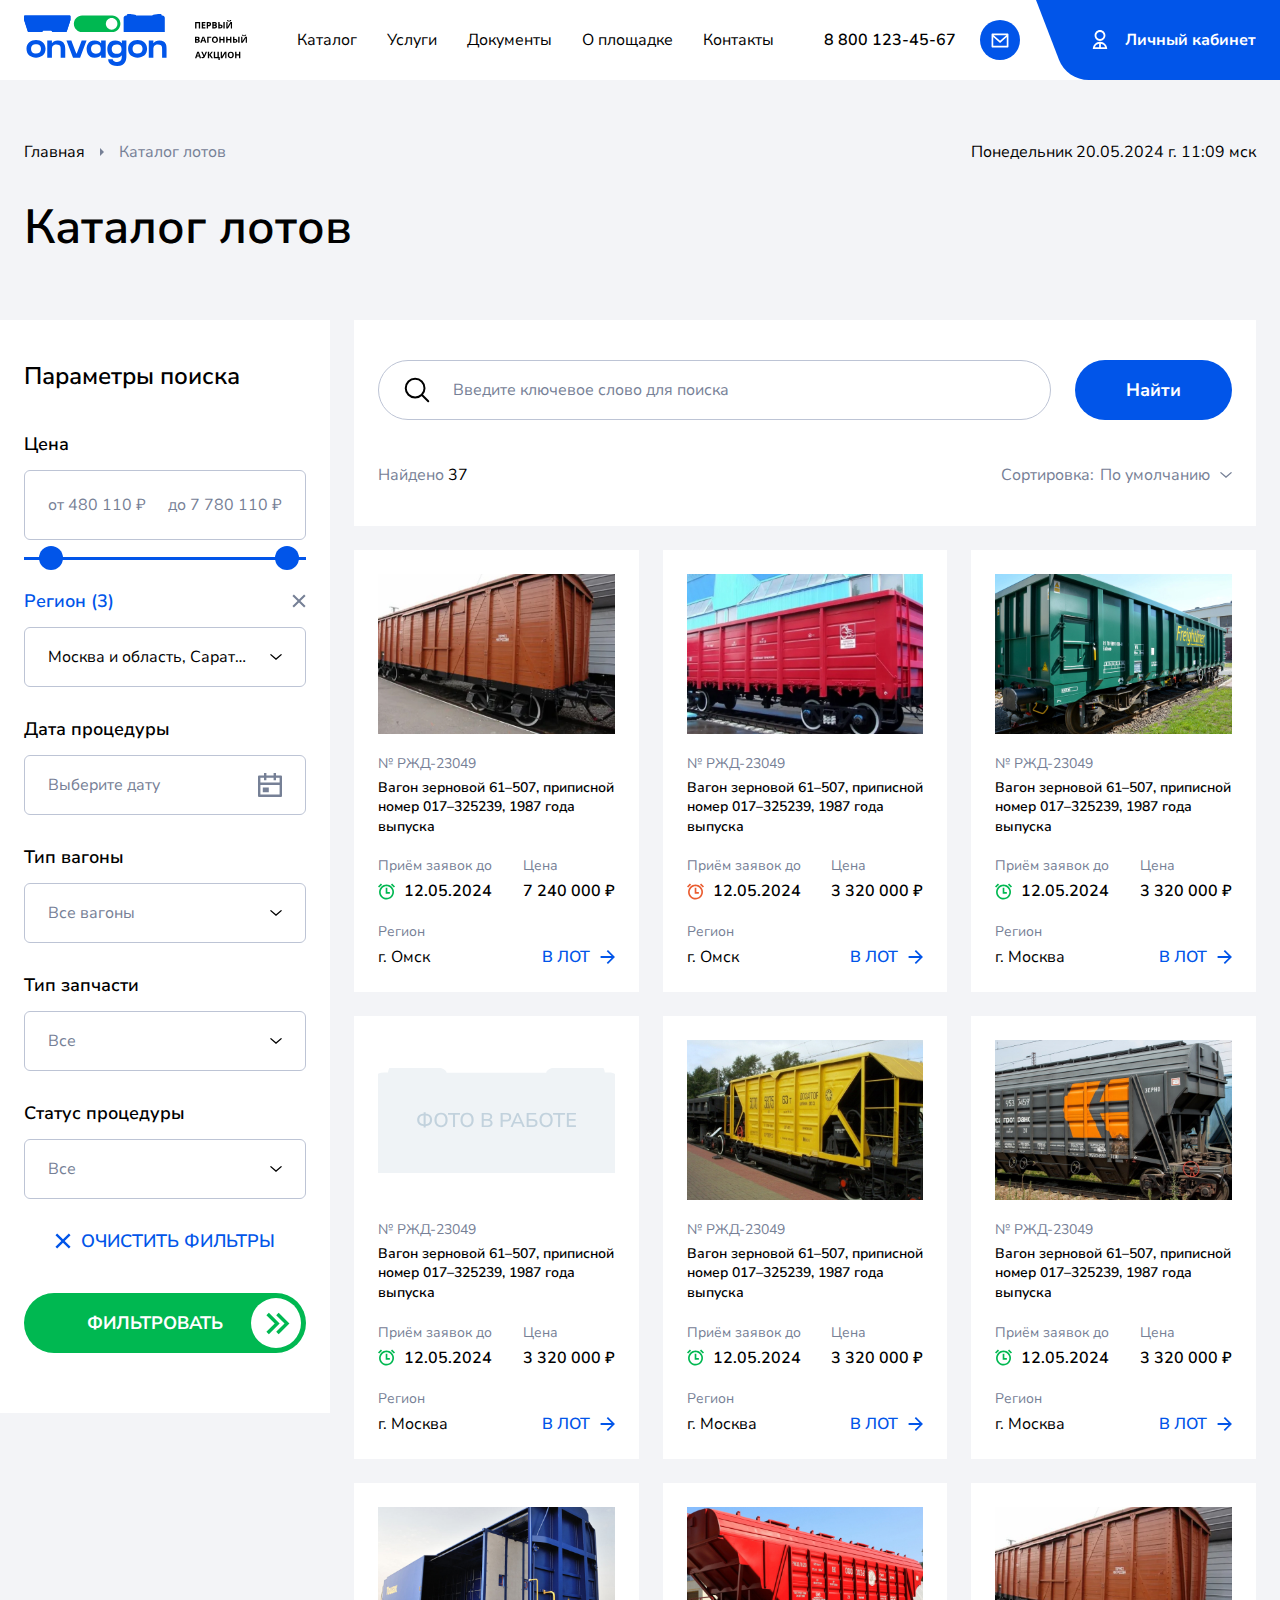
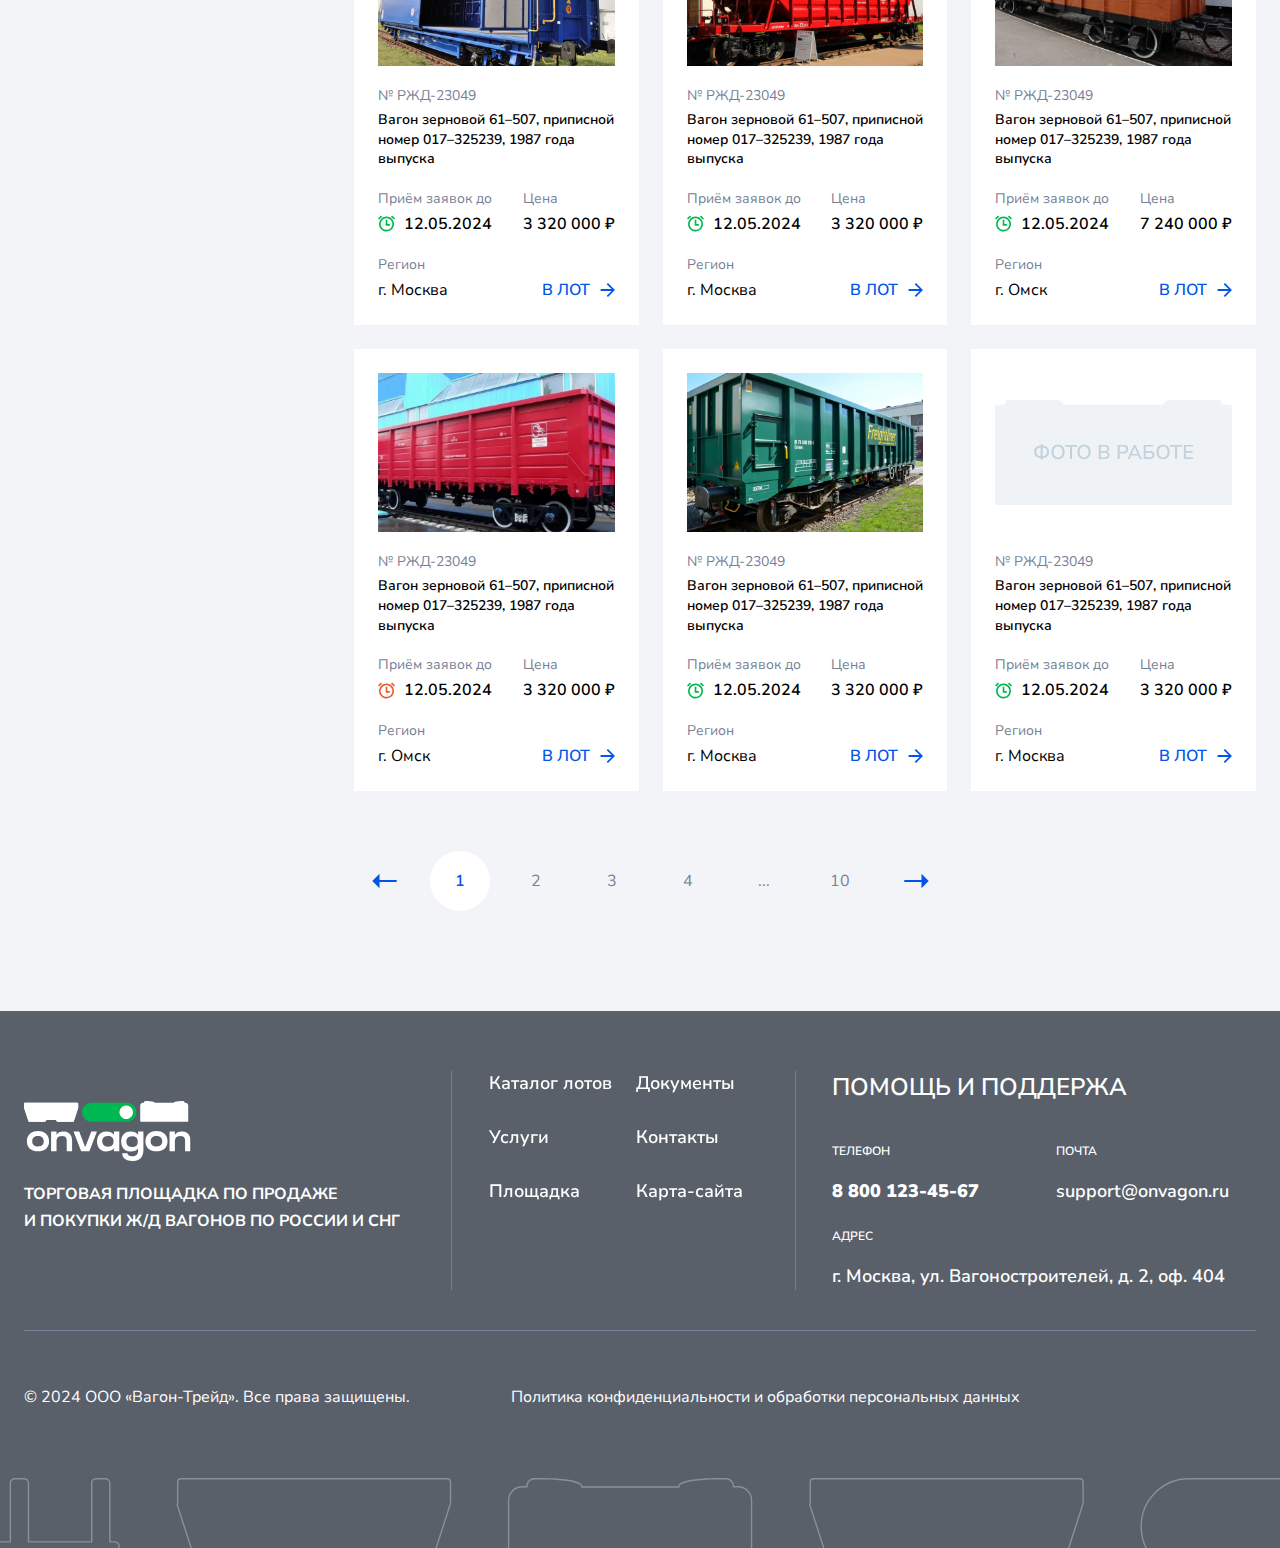
==== commit 2b46a914: "Update" ====
--- a/category.html
+++ b/category.html
@@ -196,6 +196,14 @@
 					<div class="cont row">
 						<aside>
 							<div class="filter">
+								<button class="close_btn">
+									<span>Закрыть фильтры</span>
+
+									<div class="icon">
+										<svg class="icon"><use xlink:href="images/sprite.svg#ic_delete2"></use></svg>
+									</div>
+								</button>
+
 								<div class="title">Параметры поиска</div>
 
 								<form action="" class="form">
@@ -367,14 +375,28 @@
 
 											<input type="text" name="" value="" class="input">
 
-											<div class="label">Введите ключевое слово для поиска</div>
+											<div class="label">
+												<span>Введите ключевое слово для поиска</span>
+												<span>Поиск</span>
+											</div>
 										</div>
 									</div>
 
 									<div class="submit">
-										<button type="submit" class="submit_btn">Найти</button>
+										<button type="submit" class="submit_btn">
+											<span>Найти</span>
+											<svg class="icon"><use xlink:href="images/sprite.svg#ic_search"></use></svg>
+										</button>
 									</div>
 								</form>
+
+								<button class="mob_filter_btn">
+									<span>параметры поиска</span>
+
+									<div class="icon">
+										<svg class="icon"><use xlink:href="images/sprite.svg#ic_filter"></use></svg>
+									</div>
+								</button>
 
 								<div class="count">Найдено <span>37</span></div>
 
@@ -939,9 +961,9 @@
 
 									<a href="/">2</a>
 
-									<a href="/">3</a>
-
-									<a href="/">4</a>
+									<a href="/" class="hide">3</a>
+
+									<a href="/" class="hide">4</a>
 
 									<div class="sep">...</div>
 
@@ -1025,6 +1047,9 @@
 
 				<img src="images/bg_footer.svg" alt="" loading="lazy" class="bg">
 			</footer>
+
+
+			<div class="overlay"></div>
 		</div>
 
 
--- a/css/styles.css
+++ b/css/styles.css
@@ -160,7 +160,7 @@
     color: var(--text_color);
 }
 
-body.menu_open
+body.lock
 {
     overflow: hidden;
 }
@@ -723,6 +723,11 @@
     padding: 20px 0;
 
     background: #fff;
+}
+
+.filter_open .mob_header
+{
+    z-index: 100;
 }
 
 
@@ -1099,7 +1104,7 @@
 {
     position: relative;
 
-    padding: 40px 32px 60px;
+    padding: 40px 32px 60px 0;
 }
 
 
@@ -1122,6 +1127,52 @@
 }
 
 
+.filter .close_btn
+{
+    font-weight: 600;
+
+    display: none;
+    align-content: center;
+    align-items: center;
+    flex-wrap: wrap;
+    justify-content: space-between;
+
+    width: 100%;
+    margin-bottom: 40px;
+    padding: 5px 5px 5px 70px;
+
+    text-transform: uppercase;
+
+    border-radius: 100px;
+    background: #f3f4f7;
+}
+
+
+.filter .close_btn .icon
+{
+    display: flex;
+    align-content: center;
+    align-items: center;
+    flex-wrap: wrap;
+    justify-content: center;
+
+    width: 50px;
+    height: 50px;
+
+    border-radius: 50%;
+    background: #fff;
+}
+
+
+.filter .close_btn .icon svg
+{
+    display: block;
+
+    width: 24px;
+    height: 24px;
+}
+
+
 .filter .title
 {
     font-size: 30px;
@@ -1256,6 +1307,8 @@
 .filter .form .submit_btn
 {
     position: relative;
+
+    padding-right: 21px;
 
     border-radius: 100px;
     background: #00b851;
@@ -1686,7 +1739,6 @@
 .form .mini_modal_btn
 {
     display: flex;
-    overflow: hidden;
     align-content: center;
     align-items: center;
     flex-wrap: wrap;
@@ -1694,15 +1746,22 @@
 
     width: 100%;
     height: 60px;
-    padding-right: 73px;
+    padding-right: 57px;
     padding-left: 23px;
-
-    white-space: nowrap;
-    text-overflow: ellipsis;
 
     border: 1px solid var(--form_border_color);
     border-radius: var(--form_border_radius);
     background: var(--form_bg_color);
+}
+
+
+.form .mini_modal_btn span
+{
+    display: block;
+    overflow: hidden;
+
+    white-space: nowrap;
+    text-overflow: ellipsis;
 }
 
 
@@ -3877,6 +3936,8 @@
 
 .category_info .search
 {
+    position: relative;
+
     display: flex;
     align-content: flex-start;
     align-items: flex-start;
@@ -3904,9 +3965,14 @@
 }
 
 
+.category_info .search .submit
+{
+    width: 157px;
+}
+
+
 .category_info .search .submit_btn
 {
-    width: auto;
     height: 60px;
     padding: 0 48px;
 
@@ -3914,6 +3980,64 @@
 
     border-radius: 50px;
     background: #0155e9;
+}
+
+
+.category_info .search .submit_btn .icon
+{
+    display: none;
+
+    width: 24px;
+    height: 24px;
+}
+
+
+
+.category_info .mob_filter_btn
+{
+    font-weight: 600;
+
+    display: none;
+    align-content: center;
+    align-items: center;
+    flex-wrap: wrap;
+    justify-content: space-between;
+
+    width: 100%;
+    margin-top: 20px;
+    padding: 5px 5px 5px 70px;
+
+    text-transform: uppercase;
+
+    color: #fff;
+    border-radius: 100px;
+    background: #00b851;
+}
+
+
+.category_info .mob_filter_btn .icon
+{
+    display: flex;
+    align-content: center;
+    align-items: center;
+    flex-wrap: wrap;
+    justify-content: center;
+
+    width: 50px;
+    height: 50px;
+
+    color: #00b851;
+    border-radius: 50%;
+    background: #fff;
+}
+
+
+.category_info .mob_filter_btn .icon svg
+{
+    display: block;
+
+    width: 30px;
+    height: 30px;
 }
 
 
--- a/css/response_1899.css
+++ b/css/response_1899.css
@@ -324,6 +324,22 @@
     }
 
 
+    .lots .lot .date small
+    {
+        display: none;
+    }
+
+
+
+    /*-------------------
+        Category info
+    -------------------*/
+    .category_info
+    {
+        --sidebar_width: 306px;
+    }
+
+
 
     /*------------
         Footer
--- a/css/response_1439.css
+++ b/css/response_1439.css
@@ -80,6 +80,28 @@
 
 
 
+    /*------------
+        Filter
+    ------------*/
+    .filter
+    {
+        padding: 40px 24px 60px 0;
+    }
+
+
+    .filter .title
+    {
+        font-size: 24px;
+    }
+
+
+    .filter .form .reset_btn
+    {
+        font-size: 18px;
+    }
+
+
+
     /*-------------------
         First section
     -------------------*/
@@ -207,6 +229,17 @@
 
 
 
+    /*-------------------
+        Category info
+    -------------------*/
+    .category_info .head
+    {
+        margin-bottom: 24px;
+        padding: 40px 24px;
+    }
+
+
+
     /*------------
         Footer
     ------------*/
--- a/css/response_1279.css
+++ b/css/response_1279.css
@@ -263,6 +263,83 @@
 
 
 
+    /*-------------------
+        Category info
+    -------------------*/
+    .category_info aside
+    {
+        position: fixed;
+        z-index: 101;
+        right: 100%;
+        bottom: 0;
+
+        width: 100%;
+        height: 100%;
+        min-height: -moz-available;
+        min-height: -webkit-fill-available;
+        min-height:         fill-available;
+        margin: 0;
+        padding: 74px 0 0;
+
+        transition: transform .3s linear;
+    }
+
+    .category_info aside.show
+    {
+        transform: translateX(100%);
+    }
+
+
+    .category_info .mob_filter_btn
+    {
+        display: flex;
+    }
+
+
+
+    /*------------
+        Filter
+    ------------*/
+    .filter
+    {
+        overflow: auto;
+
+        height: 100%;
+        min-height: -moz-available;
+        min-height: -webkit-fill-available;
+        min-height:         fill-available;
+        padding: 30px 16px 60px;
+
+        background: #fff;
+
+        overscroll-behavior-y: contain;
+    }
+
+    .filter:before
+    {
+        display: none;
+    }
+
+
+    .filter .close_btn
+    {
+        display: flex;
+    }
+
+
+    .filter .title
+    {
+        display: none;
+    }
+
+
+    .filter .form .line
+    {
+        margin-bottom: 40px;
+    }
+
+
+
     /*------------
         Footer
     ------------*/
--- a/css/response_1023.css
+++ b/css/response_1023.css
@@ -376,7 +376,8 @@
     /*----------
         Lots
     ----------*/
-    .lots .grid > *
+    .lots .grid > *,
+    .content .lots .grid > *
     {
         width: calc(50% - 24px);
     }
--- a/css/response_767.css
+++ b/css/response_767.css
@@ -92,6 +92,16 @@
 
 
 
+    /*---------------
+        Page head
+    ---------------*/
+    .page_head .now
+    {
+        display: none;
+    }
+
+
+
     /*-----------
         About
     -----------*/
@@ -247,10 +257,79 @@
     }
 
 
-    .lots .grid > *
-    {
-        width: 100%;
-        margin-left: 0;
+    .lots .grid > *,
+    .content .lots .grid > *
+    {
+        width: 100%;
+        margin-left: 0;
+    }
+
+
+
+    /*-------------------
+        Category info
+    -------------------*/
+    .category_info .head
+    {
+        width: calc(100% + 40px);
+        margin-right: -20px;
+        margin-bottom: 20px;
+        margin-left: -20px;
+        padding: 24px 20px;
+    }
+
+
+    .category_info .search .line
+    {
+        width: 100%;
+    }
+
+
+    .category_info .search .submit
+    {
+        position: absolute;
+        z-index: 3;
+        top: 0;
+        right: 4px;
+        bottom: 0;
+
+        width: 50px;
+        height: 50px;
+        margin: auto 0;
+    }
+
+
+    .category_info .search .submit_btn
+    {
+        display: flex;
+        align-content: center;
+        align-items: center;
+        flex-wrap: wrap;
+        justify-content: center;
+
+        width: 50px;
+        height: 50px;
+        padding: 0;
+
+        border-radius: 50%;
+    }
+
+
+    .category_info .search .submit_btn span
+    {
+        display: none;
+    }
+
+
+    .category_info .search .submit_btn .icon
+    {
+        display: block;
+    }
+
+
+    .category_info .head .sort .label
+    {
+        display: none;
     }
 
 
--- a/css/response_479.css
+++ b/css/response_479.css
@@ -16,6 +16,14 @@
     .pagination > * + *
     {
         margin-left: 8px;
+    }
+
+
+    .pagination a,
+    .pagination .sep
+    {
+        width: 50px;
+        height: 50px;
     }
 
 
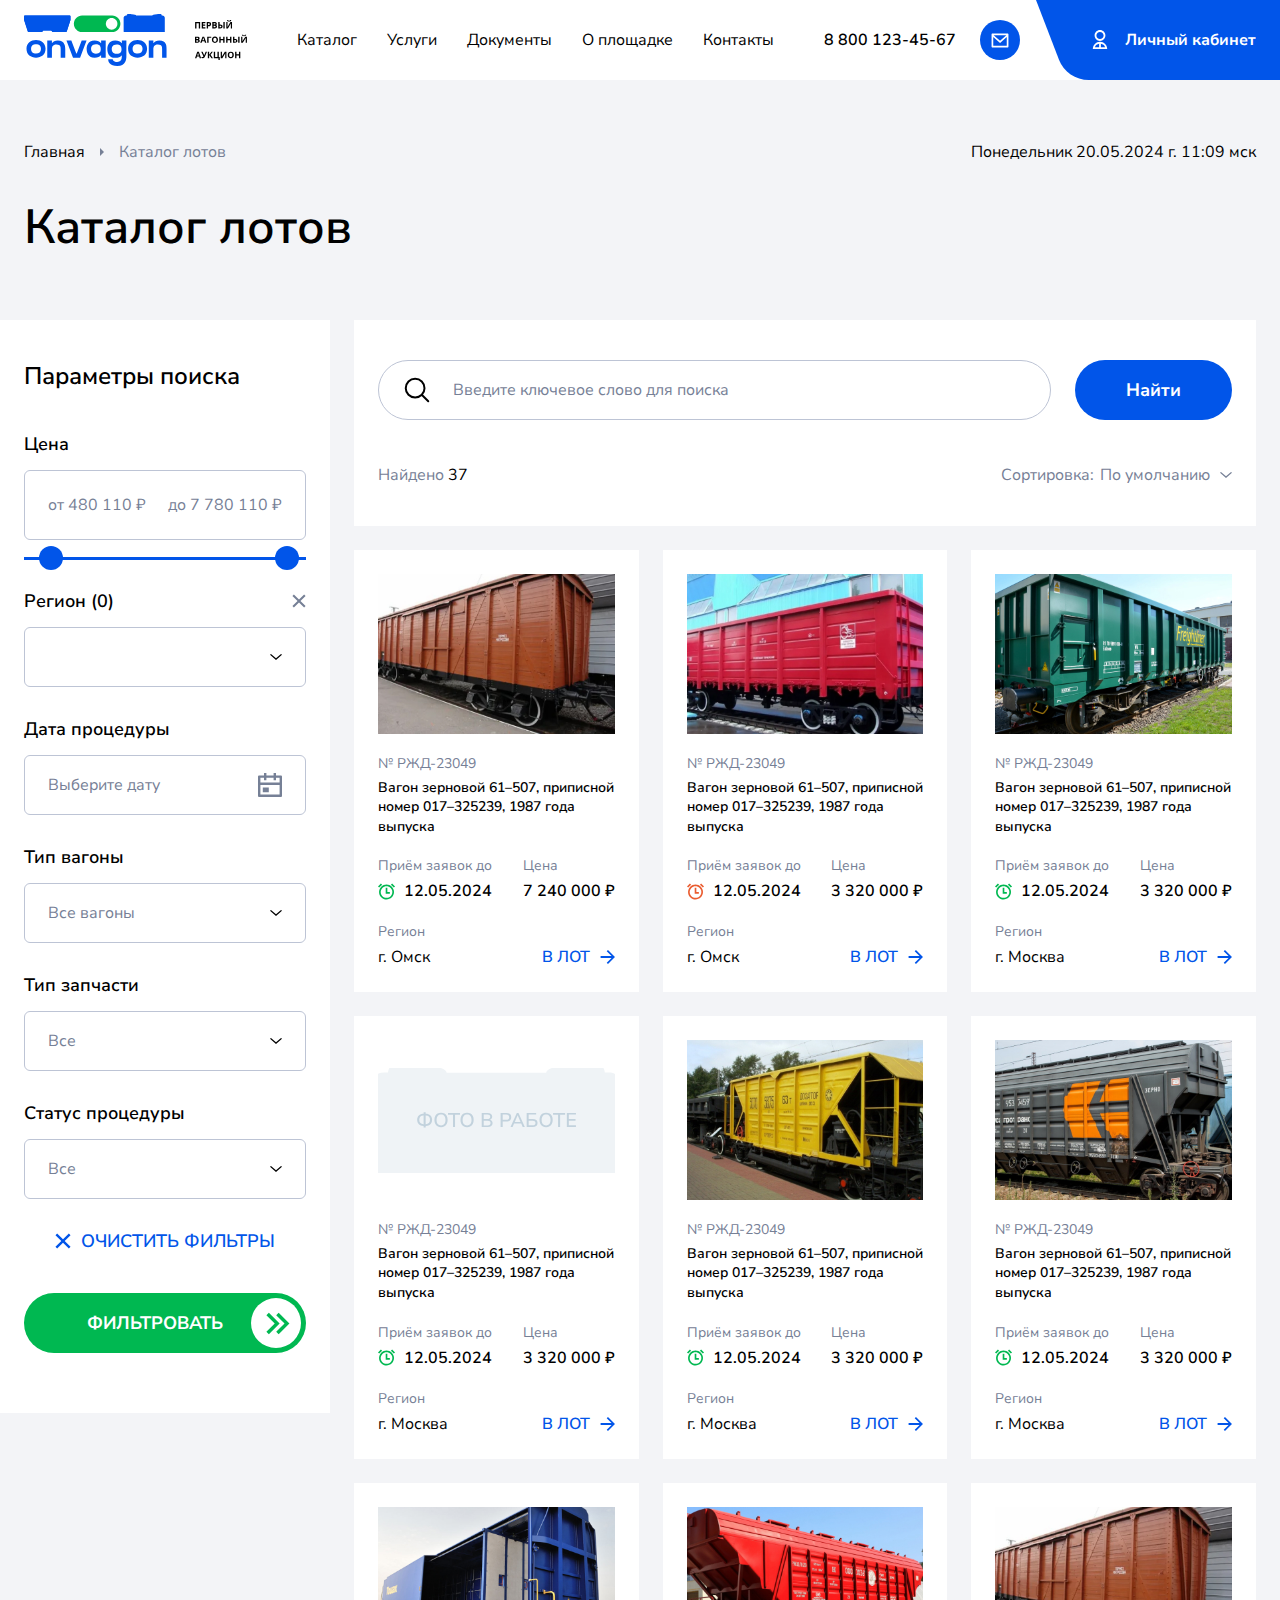
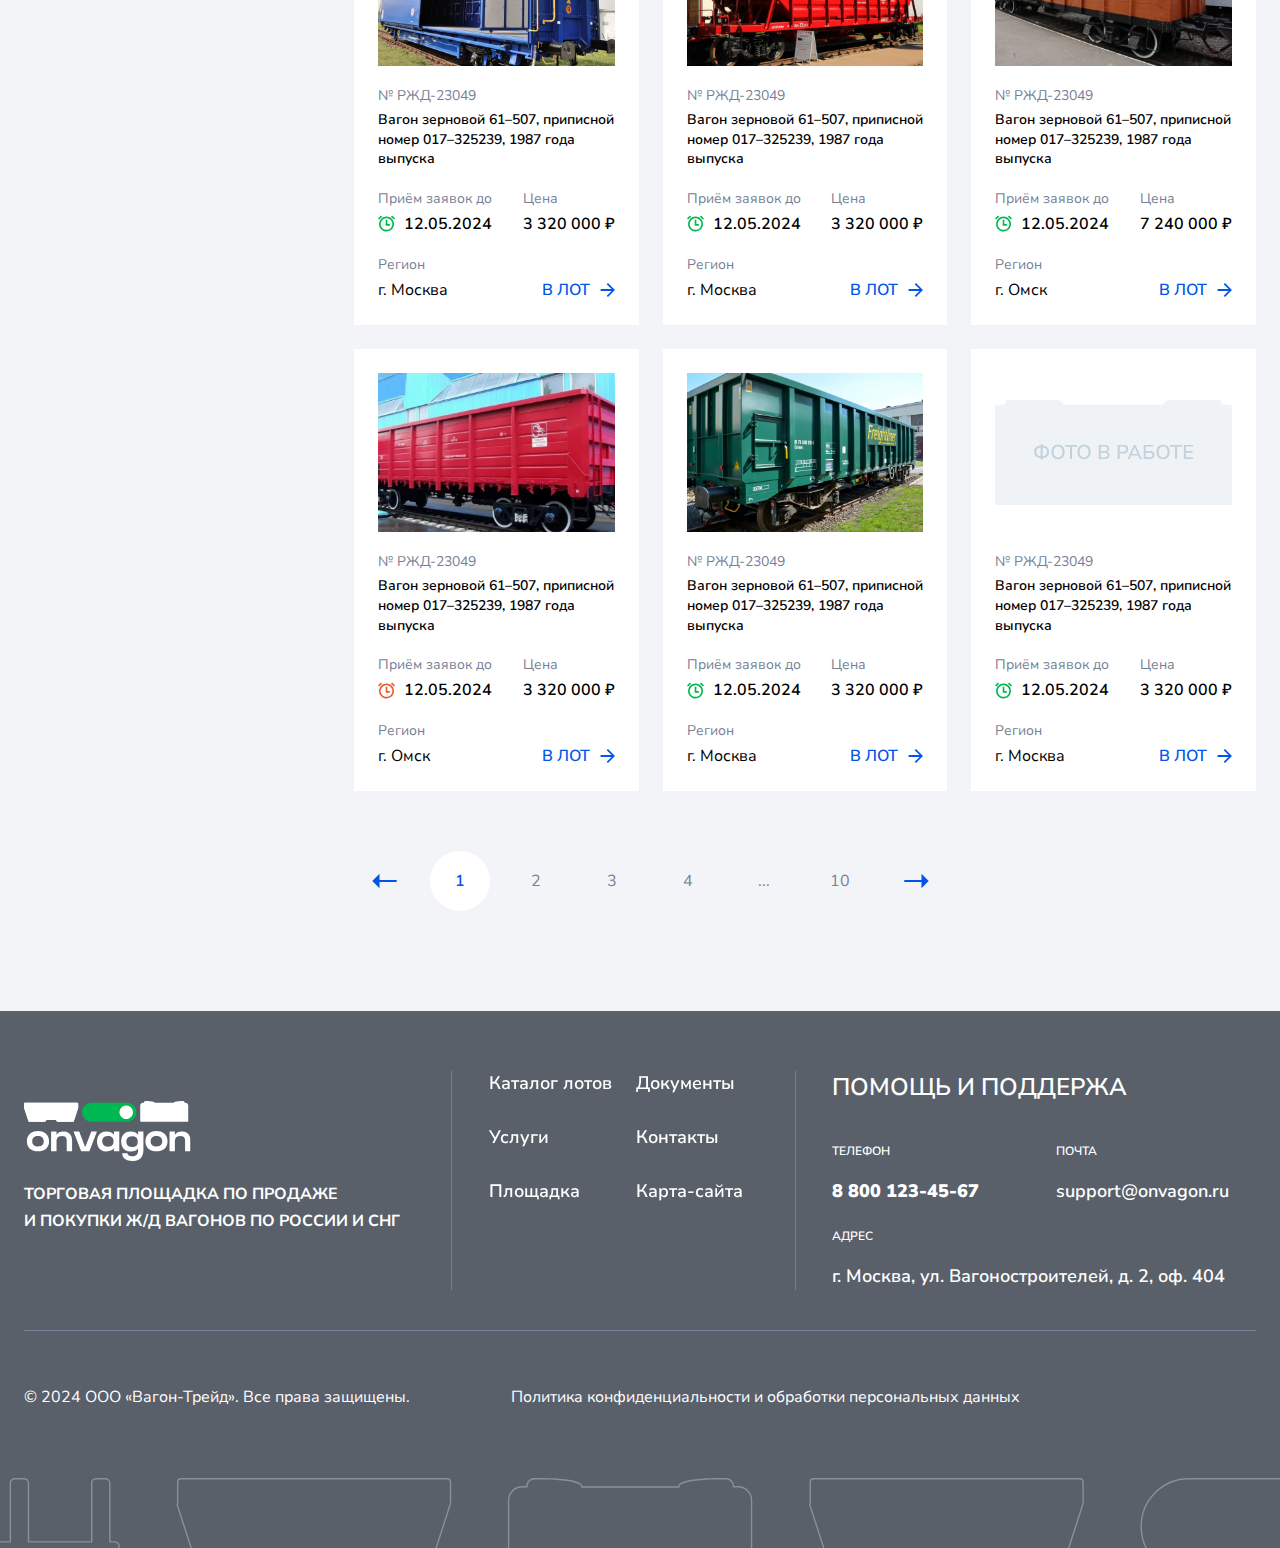
==== commit 79cdd9f4: "Update" ====
--- a/category.html
+++ b/category.html
@@ -33,6 +33,7 @@
 		<link rel="stylesheet" href="css/swiper.css" async>
 		<link rel="stylesheet" href="css/fancybox.css" async>
 		<link rel="stylesheet" href="css/ion.rangeSlider.css" async>
+		<link rel="stylesheet" href="css/air-datepicker.css" async>
 		<link rel="stylesheet" href="css/styles.css" async>
 
 		<link rel="stylesheet" href="css/response_1899.css" media="print, (max-width: 1899px)" async>
@@ -222,8 +223,8 @@
 									</div>
 
 									<div class="line">
-										<div class="name blue">
-											<span>Регион <span class="count">(3)</span></span>
+										<div class="name">
+											<span>Регион <span class="count">(0)</span></span>
 
 											<button type="button" class="clear_btn show">
 												<svg class="icon"><use xlink:href="images/sprite.svg#ic_delete2"></use></svg>
@@ -233,15 +234,15 @@
 										<div class="data modal_cont">
 											<div class="field">
 												<button class="btn mini_modal_btn" data-modal-id="#filter_dropdown">
-													<span>Москва и область, Саратовская о…</span>
+													<span></span>
 
 													<svg class="arr" width="12" height="6"><use xlink:href="images/sprite.svg#ic_arr_ver"></use></svg>
 												</button>
 
 												<div class="mini_modal" id="filter_dropdown">
-													<!-- <div class="field">
+													<div class="field">
 														<label class="checkbox">
-															<input type="checkbox" name="region[]" checked>
+															<input type="checkbox" name="region[]">
 
 															<div class="check">
 																<svg class="icon"><use xlink:href="images/sprite.svg#ic_check"></use></svg>
@@ -253,7 +254,7 @@
 
 													<div class="field">
 														<label class="checkbox">
-															<input type="checkbox" name="region[]" checked>
+															<input type="checkbox" name="region[]">
 
 															<div class="check">
 																<svg class="icon"><use xlink:href="images/sprite.svg#ic_check"></use></svg>
@@ -265,7 +266,7 @@
 
 													<div class="field">
 														<label class="checkbox">
-															<input type="checkbox" name="region[]" checked>
+															<input type="checkbox" name="region[]">
 
 															<div class="check">
 																<svg class="icon"><use xlink:href="images/sprite.svg#ic_check"></use></svg>
@@ -273,7 +274,7 @@
 
 															<div>Москва и область</div>
 														</label>
-													</div> -->
+													</div>
 												</div>
 											</div>
 										</div>
@@ -1062,6 +1063,7 @@
 		<script src="js/nice-select2.js"></script>
 		<script src="js/ion.rangeSlider.min.js"></script>
 		<script src="js/countdown.js"></script>
+		<script src="js/air-datepicker.js"></script>
 		<script src="js/scripts.js"></script>
 	</body>
 </html>--- a/css/air-datepicker.css
+++ b/css/air-datepicker.css
@@ -0,0 +1,7 @@
+.air-datepicker-cell.-year-.-other-decade-,.air-datepicker-cell.-day-.-other-month-{color:var(--adp-color-other-month)}.air-datepicker-cell.-year-.-other-decade-:hover,.air-datepicker-cell.-day-.-other-month-:hover{color:var(--adp-color-other-month-hover)}.-disabled-.-focus-.air-datepicker-cell.-year-.-other-decade-,.-disabled-.-focus-.air-datepicker-cell.-day-.-other-month-{color:var(--adp-color-other-month)}.-selected-.air-datepicker-cell.-year-.-other-decade-,.-selected-.air-datepicker-cell.-day-.-other-month-{color:#fff;background:var(--adp-background-color-selected-other-month)}.-selected-.-focus-.air-datepicker-cell.-year-.-other-decade-,.-selected-.-focus-.air-datepicker-cell.-day-.-other-month-{background:var(--adp-background-color-selected-other-month-focused)}.-in-range-.air-datepicker-cell.-year-.-other-decade-,.-in-range-.air-datepicker-cell.-day-.-other-month-{background-color:var(--adp-background-color-in-range);color:var(--adp-color)}.-in-range-.-focus-.air-datepicker-cell.-year-.-other-decade-,.-in-range-.-focus-.air-datepicker-cell.-day-.-other-month-{background-color:var(--adp-background-color-in-range-focused)}.air-datepicker-cell.-year-.-other-decade-:empty,.air-datepicker-cell.-day-.-other-month-:empty{background:none;border:none}.air-datepicker-cell{border-radius:var(--adp-cell-border-radius);box-sizing:border-box;cursor:pointer;display:flex;position:relative;align-items:center;justify-content:center;z-index:1}.air-datepicker-cell.-focus-{background:var(--adp-cell-background-color-hover)}.air-datepicker-cell.-current-{color:var(--adp-color-current-date)}.air-datepicker-cell.-current-.-focus-{color:var(--adp-color)}.air-datepicker-cell.-current-.-in-range-{color:var(--adp-color-current-date)}.air-datepicker-cell.-disabled-{cursor:default;color:var(--adp-color-disabled)}.air-datepicker-cell.-disabled-.-focus-{color:var(--adp-color-disabled)}.air-datepicker-cell.-disabled-.-in-range-{color:var(--adp-color-disabled-in-range)}.air-datepicker-cell.-disabled-.-current-.-focus-{color:var(--adp-color-disabled)}.air-datepicker-cell.-in-range-{background:var(--adp-cell-background-color-in-range);border-radius:0}.air-datepicker-cell.-in-range-:hover,.air-datepicker-cell.-in-range-.-focus-{background:var(--adp-cell-background-color-in-range-hover)}.air-datepicker-cell.-range-from-{border:1px solid var(--adp-cell-border-color-in-range);background-color:var(--adp-cell-background-color-in-range);border-radius:var(--adp-cell-border-radius) 0 0 var(--adp-cell-border-radius)}.air-datepicker-cell.-range-to-{border:1px solid var(--adp-cell-border-color-in-range);background-color:var(--adp-cell-background-color-in-range);border-radius:0 var(--adp-cell-border-radius) var(--adp-cell-border-radius) 0}.air-datepicker-cell.-range-to-.-range-from-{border-radius:var(--adp-cell-border-radius)}.air-datepicker-cell.-selected-{color:#fff;border:none;background:var(--adp-cell-background-color-selected)}.air-datepicker-cell.-selected-.-current-{color:#fff;background:var(--adp-cell-background-color-selected)}.air-datepicker-cell.-selected-.-focus-{background:var(--adp-cell-background-color-selected-hover)}
+.air-datepicker-body{transition:all var(--adp-transition-duration) var(--adp-transition-ease)}.air-datepicker-body.-hidden-{display:none}.air-datepicker-body--day-names{display:grid;grid-template-columns:repeat(7, var(--adp-day-cell-width));margin:8px 0 3px}.air-datepicker-body--day-name{color:var(--adp-day-name-color);display:flex;align-items:center;justify-content:center;flex:1;text-align:center;text-transform:uppercase;font-size:.8em}.air-datepicker-body--day-name.-clickable-{cursor:pointer}.air-datepicker-body--day-name.-clickable-:hover{color:var(--adp-day-name-color-hover)}.air-datepicker-body--cells{display:grid}.air-datepicker-body--cells.-days-{grid-template-columns:repeat(7, var(--adp-day-cell-width));grid-auto-rows:var(--adp-day-cell-height)}.air-datepicker-body--cells.-months-{grid-template-columns:repeat(3, 1fr);grid-auto-rows:var(--adp-month-cell-height)}.air-datepicker-body--cells.-years-{grid-template-columns:repeat(4, 1fr);grid-auto-rows:var(--adp-year-cell-height)}
+.air-datepicker-nav{display:flex;justify-content:space-between;border-bottom:1px solid var(--adp-border-color-inner);min-height:var(--adp-nav-height);padding:var(--adp-padding);box-sizing:content-box}.-only-timepicker- .air-datepicker-nav{display:none}.air-datepicker-nav--title,.air-datepicker-nav--action{display:flex;cursor:pointer;align-items:center;justify-content:center}.air-datepicker-nav--action{width:var(--adp-nav-action-size);border-radius:var(--adp-border-radius);-webkit-user-select:none;-moz-user-select:none;user-select:none}.air-datepicker-nav--action:hover{background:var(--adp-background-color-hover)}.air-datepicker-nav--action:active{background:var(--adp-background-color-active)}.air-datepicker-nav--action.-disabled-{visibility:hidden}.air-datepicker-nav--action svg{width:32px;height:32px}.air-datepicker-nav--action path{fill:none;stroke:var(--adp-nav-arrow-color);stroke-width:2px}.air-datepicker-nav--title{border-radius:var(--adp-border-radius);padding:0 8px}.air-datepicker-nav--title i{font-style:normal;color:var(--adp-nav-color-secondary);margin-left:.3em}.air-datepicker-nav--title:hover{background:var(--adp-background-color-hover)}.air-datepicker-nav--title:active{background:var(--adp-background-color-active)}.air-datepicker-nav--title.-disabled-{cursor:default;background:none}
+.air-datepicker-buttons{display:grid;grid-auto-columns:1fr;grid-auto-flow:column}.air-datepicker-button{display:inline-flex;color:var(--adp-btn-color);border-radius:var(--adp-btn-border-radius);cursor:pointer;height:var(--adp-btn-height);border:none;background:rgba(255,255,255,0)}.air-datepicker-button:hover{color:var(--adp-btn-color-hover);background:var(--adp-btn-background-color-hover)}.air-datepicker-button:focus{color:var(--adp-btn-color-hover);background:var(--adp-btn-background-color-hover);outline:none}.air-datepicker-button:active{background:var(--adp-btn-background-color-active)}.air-datepicker-button span{outline:none;display:flex;align-items:center;justify-content:center;width:100%;height:100%}
+.air-datepicker-time{display:grid;grid-template-columns:max-content 1fr;grid-column-gap:12px;align-items:center;position:relative;padding:0 var(--adp-time-padding-inner)}.-only-timepicker- .air-datepicker-time{border-top:none}.air-datepicker-time--current{display:flex;align-items:center;flex:1;font-size:14px;text-align:center}.air-datepicker-time--current-colon{margin:0 2px 3px;line-height:1}.air-datepicker-time--current-hours,.air-datepicker-time--current-minutes{line-height:1;font-size:19px;font-family:"Century Gothic",CenturyGothic,AppleGothic,sans-serif;position:relative;z-index:1}.air-datepicker-time--current-hours:after,.air-datepicker-time--current-minutes:after{content:"";background:var(--adp-background-color-hover);border-radius:var(--adp-border-radius);position:absolute;left:-2px;top:-3px;right:-2px;bottom:-2px;z-index:-1;opacity:0}.air-datepicker-time--current-hours.-focus-:after,.air-datepicker-time--current-minutes.-focus-:after{opacity:1}.air-datepicker-time--current-ampm{text-transform:uppercase;align-self:flex-end;color:var(--adp-time-day-period-color);margin-left:6px;font-size:11px;margin-bottom:1px}.air-datepicker-time--row{display:flex;align-items:center;font-size:11px;height:17px;background:linear-gradient(to right, var(--adp-time-track-color), var(--adp-time-track-color)) left 50%/100% var(--adp-time-track-height) no-repeat}.air-datepicker-time--row:first-child{margin-bottom:4px}.air-datepicker-time--row input[type=range]{background:none;cursor:pointer;flex:1;height:100%;width:100%;padding:0;margin:0;-webkit-appearance:none}.air-datepicker-time--row input[type=range]::-webkit-slider-thumb{-webkit-appearance:none}.air-datepicker-time--row input[type=range]::-ms-tooltip{display:none}.air-datepicker-time--row input[type=range]:hover::-webkit-slider-thumb{border-color:var(--adp-time-track-color-hover)}.air-datepicker-time--row input[type=range]:hover::-moz-range-thumb{border-color:var(--adp-time-track-color-hover)}.air-datepicker-time--row input[type=range]:hover::-ms-thumb{border-color:var(--adp-time-track-color-hover)}.air-datepicker-time--row input[type=range]:focus{outline:none}.air-datepicker-time--row input[type=range]:focus::-webkit-slider-thumb{background:var(--adp-cell-background-color-selected);border-color:var(--adp-cell-background-color-selected)}.air-datepicker-time--row input[type=range]:focus::-moz-range-thumb{background:var(--adp-cell-background-color-selected);border-color:var(--adp-cell-background-color-selected)}.air-datepicker-time--row input[type=range]:focus::-ms-thumb{background:var(--adp-cell-background-color-selected);border-color:var(--adp-cell-background-color-selected)}.air-datepicker-time--row input[type=range]::-webkit-slider-thumb{box-sizing:border-box;height:12px;width:12px;border-radius:3px;border:1px solid var(--adp-time-track-color);background:#fff;cursor:pointer;-webkit-transition:background var(--adp-transition-duration);transition:background var(--adp-transition-duration)}.air-datepicker-time--row input[type=range]::-moz-range-thumb{box-sizing:border-box;height:12px;width:12px;border-radius:3px;border:1px solid var(--adp-time-track-color);background:#fff;cursor:pointer;-moz-transition:background var(--adp-transition-duration);transition:background var(--adp-transition-duration)}.air-datepicker-time--row input[type=range]::-ms-thumb{box-sizing:border-box;height:12px;width:12px;border-radius:3px;border:1px solid var(--adp-time-track-color);background:#fff;cursor:pointer;-ms-transition:background var(--adp-transition-duration);transition:background var(--adp-transition-duration)}.air-datepicker-time--row input[type=range]::-webkit-slider-thumb{margin-top:calc(var(--adp-time-thumb-size)/2*-1)}.air-datepicker-time--row input[type=range]::-webkit-slider-runnable-track{border:none;height:var(--adp-time-track-height);cursor:pointer;color:rgba(0,0,0,0);background:rgba(0,0,0,0)}.air-datepicker-time--row input[type=range]::-moz-range-track{border:none;height:var(--adp-time-track-height);cursor:pointer;color:rgba(0,0,0,0);background:rgba(0,0,0,0)}.air-datepicker-time--row input[type=range]::-ms-track{border:none;height:var(--adp-time-track-height);cursor:pointer;color:rgba(0,0,0,0);background:rgba(0,0,0,0)}.air-datepicker-time--row input[type=range]::-ms-fill-lower{background:rgba(0,0,0,0)}.air-datepicker-time--row input[type=range]::-ms-fill-upper{background:rgba(0,0,0,0)}
+.air-datepicker{--adp-font-family: -apple-system, BlinkMacSystemFont, "Segoe UI", Roboto, Helvetica, Arial, sans-serif, "Apple Color Emoji", "Segoe UI Emoji", "Segoe UI Symbol";--adp-font-size: 14px;--adp-width: 246px;--adp-z-index: 100;--adp-padding: 4px;--adp-grid-areas: "nav" "body" "timepicker" "buttons";--adp-transition-duration: .3s;--adp-transition-ease: ease-out;--adp-transition-offset: 8px;--adp-background-color: #fff;--adp-background-color-hover: #f0f0f0;--adp-background-color-active: #eaeaea;--adp-background-color-in-range: rgba(92, 196, 239, .1);--adp-background-color-in-range-focused: rgba(92, 196, 239, .2);--adp-background-color-selected-other-month-focused: #8ad5f4;--adp-background-color-selected-other-month: #a2ddf6;--adp-color: #4a4a4a;--adp-color-secondary: #9c9c9c;--adp-accent-color: #4eb5e6;--adp-color-current-date: var(--adp-accent-color);--adp-color-other-month: #dedede;--adp-color-disabled: #aeaeae;--adp-color-disabled-in-range: #939393;--adp-color-other-month-hover: #c5c5c5;--adp-border-color: #dbdbdb;--adp-border-color-inner: #efefef;--adp-border-radius: 4px;--adp-border-color-inline: #d7d7d7;--adp-nav-height: 32px;--adp-nav-arrow-color: var(--adp-color-secondary);--adp-nav-action-size: 32px;--adp-nav-color-secondary: var(--adp-color-secondary);--adp-day-name-color: #ff9a19;--adp-day-name-color-hover: #8ad5f4;--adp-day-cell-width: 1fr;--adp-day-cell-height: 32px;--adp-month-cell-height: 42px;--adp-year-cell-height: 56px;--adp-pointer-size: 10px;--adp-poiner-border-radius: 2px;--adp-pointer-offset: 14px;--adp-cell-border-radius: 4px;--adp-cell-background-color-hover: var(--adp-background-color-hover);--adp-cell-background-color-selected: #5cc4ef;--adp-cell-background-color-selected-hover: #45bced;--adp-cell-background-color-in-range: rgba(92, 196, 239, 0.1);--adp-cell-background-color-in-range-hover: rgba(92, 196, 239, 0.2);--adp-cell-border-color-in-range: var(--adp-cell-background-color-selected);--adp-btn-height: 32px;--adp-btn-color: var(--adp-accent-color);--adp-btn-color-hover: var(--adp-color);--adp-btn-border-radius: var(--adp-border-radius);--adp-btn-background-color-hover: var(--adp-background-color-hover);--adp-btn-background-color-active: var(--adp-background-color-active);--adp-time-track-height: 1px;--adp-time-track-color: #dedede;--adp-time-track-color-hover: #b1b1b1;--adp-time-thumb-size: 12px;--adp-time-padding-inner: 10px;--adp-time-day-period-color: var(--adp-color-secondary);--adp-mobile-font-size: 16px;--adp-mobile-nav-height: 40px;--adp-mobile-width: 320px;--adp-mobile-day-cell-height: 38px;--adp-mobile-month-cell-height: 48px;--adp-mobile-year-cell-height: 64px}.air-datepicker-overlay{--adp-overlay-background-color: rgba(0, 0, 0, .3);--adp-overlay-transition-duration: .3s;--adp-overlay-transition-ease: ease-out;--adp-overlay-z-index: 99}
+.air-datepicker{background:var(--adp-background-color);border:1px solid var(--adp-border-color);box-shadow:0 4px 12px rgba(0,0,0,.15);border-radius:var(--adp-border-radius);box-sizing:content-box;display:grid;grid-template-columns:1fr;grid-template-rows:repeat(4, max-content);grid-template-areas:var(--adp-grid-areas);font-family:var(--adp-font-family),sans-serif;font-size:var(--adp-font-size);color:var(--adp-color);width:var(--adp-width);position:absolute;transition:opacity var(--adp-transition-duration) var(--adp-transition-ease),transform var(--adp-transition-duration) var(--adp-transition-ease);z-index:var(--adp-z-index)}.air-datepicker:not(.-custom-position-){opacity:0}.air-datepicker.-from-top-{transform:translateY(calc(var(--adp-transition-offset) * -1))}.air-datepicker.-from-right-{transform:translateX(var(--adp-transition-offset))}.air-datepicker.-from-bottom-{transform:translateY(var(--adp-transition-offset))}.air-datepicker.-from-left-{transform:translateX(calc(var(--adp-transition-offset) * -1))}.air-datepicker.-active-:not(.-custom-position-){transform:translate(0, 0);opacity:1}.air-datepicker.-active-.-custom-position-{transition:none}.air-datepicker.-inline-{border-color:var(--adp-border-color-inline);box-shadow:none;position:static;left:auto;right:auto;opacity:1;transform:none}.air-datepicker.-inline- .air-datepicker--pointer{display:none}.air-datepicker.-is-mobile-{--adp-font-size: var(--adp-mobile-font-size);--adp-day-cell-height: var(--adp-mobile-day-cell-height);--adp-month-cell-height: var(--adp-mobile-month-cell-height);--adp-year-cell-height: var(--adp-mobile-year-cell-height);--adp-nav-height: var(--adp-mobile-nav-height);--adp-nav-action-size: var(--adp-mobile-nav-height);position:fixed;width:var(--adp-mobile-width);border:none}.air-datepicker.-is-mobile- *{-webkit-tap-highlight-color:rgba(0,0,0,0)}.air-datepicker.-is-mobile- .air-datepicker--pointer{display:none}.air-datepicker.-is-mobile-:not(.-custom-position-){transform:translate(-50%, calc(-50% + var(--adp-transition-offset)))}.air-datepicker.-is-mobile-.-active-:not(.-custom-position-){transform:translate(-50%, -50%)}.air-datepicker.-custom-position-{transition:none}.air-datepicker-global-container{position:absolute;left:0;top:0}.air-datepicker--pointer{--pointer-half-size: calc(var(--adp-pointer-size) / 2);position:absolute;width:var(--adp-pointer-size);height:var(--adp-pointer-size);z-index:-1}.air-datepicker--pointer:after{content:"";position:absolute;background:#fff;border-top:1px solid var(--adp-border-color-inline);border-right:1px solid var(--adp-border-color-inline);border-top-right-radius:var(--adp-poiner-border-radius);width:var(--adp-pointer-size);height:var(--adp-pointer-size);box-sizing:border-box}.-top-left- .air-datepicker--pointer,.-top-center- .air-datepicker--pointer,.-top-right- .air-datepicker--pointer,[data-popper-placement^=top] .air-datepicker--pointer{top:calc(100% - var(--pointer-half-size) + 1px)}.-top-left- .air-datepicker--pointer:after,.-top-center- .air-datepicker--pointer:after,.-top-right- .air-datepicker--pointer:after,[data-popper-placement^=top] .air-datepicker--pointer:after{transform:rotate(135deg)}.-right-top- .air-datepicker--pointer,.-right-center- .air-datepicker--pointer,.-right-bottom- .air-datepicker--pointer,[data-popper-placement^=right] .air-datepicker--pointer{right:calc(100% - var(--pointer-half-size) + 1px)}.-right-top- .air-datepicker--pointer:after,.-right-center- .air-datepicker--pointer:after,.-right-bottom- .air-datepicker--pointer:after,[data-popper-placement^=right] .air-datepicker--pointer:after{transform:rotate(225deg)}.-bottom-left- .air-datepicker--pointer,.-bottom-center- .air-datepicker--pointer,.-bottom-right- .air-datepicker--pointer,[data-popper-placement^=bottom] .air-datepicker--pointer{bottom:calc(100% - var(--pointer-half-size) + 1px)}.-bottom-left- .air-datepicker--pointer:after,.-bottom-center- .air-datepicker--pointer:after,.-bottom-right- .air-datepicker--pointer:after,[data-popper-placement^=bottom] .air-datepicker--pointer:after{transform:rotate(315deg)}.-left-top- .air-datepicker--pointer,.-left-center- .air-datepicker--pointer,.-left-bottom- .air-datepicker--pointer,[data-popper-placement^=left] .air-datepicker--pointer{left:calc(100% - var(--pointer-half-size) + 1px)}.-left-top- .air-datepicker--pointer:after,.-left-center- .air-datepicker--pointer:after,.-left-bottom- .air-datepicker--pointer:after,[data-popper-placement^=left] .air-datepicker--pointer:after{transform:rotate(45deg)}.-top-left- .air-datepicker--pointer,.-bottom-left- .air-datepicker--pointer{left:var(--adp-pointer-offset)}.-top-right- .air-datepicker--pointer,.-bottom-right- .air-datepicker--pointer{right:var(--adp-pointer-offset)}.-top-center- .air-datepicker--pointer,.-bottom-center- .air-datepicker--pointer{left:calc(50% - var(--adp-pointer-size)/2)}.-left-top- .air-datepicker--pointer,.-right-top- .air-datepicker--pointer{top:var(--adp-pointer-offset)}.-left-bottom- .air-datepicker--pointer,.-right-bottom- .air-datepicker--pointer{bottom:var(--adp-pointer-offset)}.-left-center- .air-datepicker--pointer,.-right-center- .air-datepicker--pointer{top:calc(50% - var(--adp-pointer-size)/2)}.air-datepicker--navigation{grid-area:nav}.air-datepicker--content{box-sizing:content-box;padding:var(--adp-padding);grid-area:body}.-only-timepicker- .air-datepicker--content{display:none}.air-datepicker--time{grid-area:timepicker}.air-datepicker--buttons{grid-area:buttons}.air-datepicker--buttons,.air-datepicker--time{padding:var(--adp-padding);border-top:1px solid var(--adp-border-color-inner)}.air-datepicker-overlay{position:fixed;background:var(--adp-overlay-background-color);left:0;top:0;width:0;height:0;opacity:0;transition:opacity var(--adp-overlay-transition-duration) var(--adp-overlay-transition-ease),left 0s,height 0s,width 0s;transition-delay:0s,var(--adp-overlay-transition-duration),var(--adp-overlay-transition-duration),var(--adp-overlay-transition-duration);z-index:var(--adp-overlay-z-index)}.air-datepicker-overlay.-active-{opacity:1;width:100%;height:100%;transition:opacity var(--adp-overlay-transition-duration) var(--adp-overlay-transition-ease),height 0s,width 0s}
--- a/css/styles.css
+++ b/css/styles.css
@@ -1268,6 +1268,12 @@
 }
 
 
+.filter .form .mini_modal .checkbox > *
+{
+    pointer-events: none;
+}
+
+
 .filter .form .submit
 {
     padding: 0;
@@ -2760,6 +2766,69 @@
 }
 
 
+.lots .swiper
+{
+    overflow: visible !important;
+}
+
+
+.lots .swiper-slide
+{
+    position: relative;
+
+    visibility: hidden;
+
+    transition: opacity .2s linear, visibility .2s linear;
+    pointer-events: none;
+
+    opacity: 0;
+}
+
+
+.lots .swiper-slide.visible
+{
+    visibility: visible;
+
+    pointer-events: auto;
+
+    opacity: 1;
+}
+
+
+.lots .swiper-button-next,
+.lots .swiper-button-prev
+{
+    top: auto;
+    bottom: 100%;
+
+    width: 45px;
+    height: 45px;
+    margin: 0 0 35px;
+
+    color: #0155e9;
+}
+
+
+.lots .swiper-button-prev
+{
+    right: 61px;
+    left: auto;
+}
+
+.lots .swiper-button-next
+{
+    right: 0;
+}
+
+
+.lots .swiper-button-next .icon,
+.lots .swiper-button-prev .icon
+{
+    width: 25px;
+    height: 15px;
+}
+
+
 .lots .grid
 {
     align-content: stretch;
@@ -3484,14 +3553,18 @@
 .lk_info .filter
 {
     display: flex;
+    overflow: visible;
     align-content: center;
     align-items: center;
     flex-wrap: wrap;
     justify-content: flex-start;
 
+    height: auto;
     margin-bottom: 10px;
     margin-left: -10px;
     padding: 0;
+
+    background: none;
 
     --form_border_color: #768096;
     --form_focus_color: #768096;
@@ -4254,7 +4327,7 @@
     flex-wrap: wrap;
     justify-content: space-between;
 
-    padding: 12px 32px;
+    padding: 24px 32px;
 
     cursor: pointer;
 }
@@ -4316,13 +4389,242 @@
 }
 
 
-.lot_info .main_col .data
+.lot_info .main_col .head + .data
 {
     display: none;
 
     padding: 40px 32px;
 
     border-top: 1px solid #dbe2e9;
+}
+
+
+
+.lot_info .auction
+{
+    display: flex;
+    align-content: center;
+    align-items: center;
+    flex-wrap: wrap;
+    justify-content: space-between;
+
+    margin-bottom: 40px;
+    padding: 5px 5px 5px 32px;
+
+    color: #fff;
+    border-radius: 100px;
+    background: #00b851;
+}
+
+
+.lot_info .auction .label
+{
+    font-size: 20px;
+    font-weight: 700;
+
+    text-transform: uppercase;
+}
+
+
+.lot_info .auction .timer
+{
+    display: flex;
+    align-content: center;
+    align-items: center;
+    flex-wrap: wrap;
+    justify-content: center;
+
+    text-align: center;
+}
+
+
+.lot_info .auction .timer .val
+{
+    font-size: 20px;
+    font-weight: 600;
+}
+
+
+.lot_info .auction .timer .small
+{
+    font-size: 9px;
+    font-weight: 600;
+
+    text-transform: uppercase;
+}
+
+
+.lot_info .auction .timer .sep
+{
+    font-size: 18px;
+
+    margin: 0 9px;
+}
+
+
+.lot_info .auction .icon
+{
+    display: flex;
+    align-content: center;
+    align-items: center;
+    flex-wrap: wrap;
+    justify-content: center;
+
+    width: 50px;
+    height: 50px;
+
+    color: #00b851;
+    border-radius: 50%;
+    background: #fff;
+}
+
+
+.lot_info .auction .icon svg
+{
+    display: block;
+
+    width: 25px;
+    height: 25px;
+}
+
+
+.lot_info .price .label
+{
+    font-size: 18px;
+
+    margin-bottom: 5px;
+
+    text-transform: uppercase;
+
+    color: #768096;
+}
+
+
+.lot_info .price .val
+{
+    font-size: 40px;
+    font-weight: 600;
+
+    white-space: nowrap;
+}
+
+
+
+.lot_info .btn
+{
+    font-size: 20px;
+    font-weight: 700;
+
+    display: block;
+
+    width: 100%;
+    height: 60px;
+    margin-top: 60px;
+
+    text-transform: uppercase;
+
+    color: #fff;
+    border-radius: 50px;
+    background: #ea5d31;
+}
+
+
+.lot_info .exp
+{
+    margin-top: 15px;
+
+    text-align: center;
+
+    color: #768096;
+}
+
+
+.lot_info .new_rate
+{
+    display: none;
+
+    margin-top: 80px;
+}
+
+
+.lot_info .new_rate .title
+{
+    font-size: 30px;
+    font-weight: 600;
+
+    margin-bottom: 20px;
+}
+
+
+.lot_info .new_rate .item
+{
+    display: flex;
+    align-content: center;
+    align-items: center;
+    flex-wrap: nowrap;
+    justify-content: space-between;
+}
+
+
+.lot_info .new_rate .item + .item
+{
+    margin-top: 20px;
+}
+
+
+.lot_info .new_rate .item .label
+{
+    text-transform: uppercase;
+}
+
+
+.lot_info .new_rate .item .price
+{
+    font-size: 20px;
+    font-weight: 600;
+
+    margin-bottom: 0;
+    margin-left: 20px;
+
+    white-space: nowrap;
+    text-transform: uppercase;
+}
+
+
+.lot_info .new_rate .form
+{
+    margin-top: 20px;
+
+    --form_border_color: #bdc4d5;
+    --form_focus_color: #bdc4d5;
+}
+
+
+.lot_info .new_rate .form .line
+{
+    margin-bottom: 20px;
+}
+
+
+.lot_info .new_rate .form .input
+{
+    font-weight: 600;
+
+    padding: 0 29px;
+}
+
+
+.lot_info .new_rate .form .submit
+{
+    padding: 0;
+}
+
+
+.lot_info .new_rate .form .submit_btn
+{
+    font-size: 18px;
+
+    text-transform: none;
 }
 
 
@@ -4339,6 +4641,8 @@
     justify-content: space-between;
 
     padding: 40px 32px;
+
+    border-radius: 0;
 }
 
 
@@ -4464,6 +4768,16 @@
 }
 
 
+.lot_info .main_data .auction,
+.lot_info .main_data .price,
+.lot_info .main_data .features + .features,
+.lot_info .main_data .btn,
+.lot_info .main_data .exp
+{
+    display: none;
+}
+
+
 .lot_info .main_data .number
 {
     font-size: 20px;
@@ -5015,123 +5329,17 @@
 
 
 
+/*----------------------------
+    Lot info - Participate
+----------------------------*/
 .lot_info .participate
 {
     position: sticky;
     top: 0;
 
-    padding: 40px 32px 60px 32px;
+    padding: 40px 32px 60px;
 
     background: #fff;
-}
-
-
-.lot_info .participate .auction
-{
-    display: flex;
-    align-content: center;
-    align-items: center;
-    flex-wrap: wrap;
-    justify-content: space-between;
-
-    margin-bottom: 40px;
-    padding: 5px 5px 5px 32px;
-
-    color: #fff;
-    border-radius: 100px;
-    background: #00b851;
-}
-
-
-.lot_info .participate .auction .label
-{
-    font-size: 20px;
-    font-weight: 700;
-
-    text-transform: uppercase;
-}
-
-
-.lot_info .participate .auction .timer
-{
-    display: flex;
-    align-content: center;
-    align-items: center;
-    flex-wrap: wrap;
-    justify-content: center;
-
-    text-align: center;
-}
-
-
-.lot_info .participate .auction .timer .val
-{
-    font-size: 20px;
-    font-weight: 600;
-}
-
-
-.lot_info .participate .auction .timer .small
-{
-    font-size: 9px;
-    font-weight: 600;
-
-    text-transform: uppercase;
-}
-
-
-.lot_info .participate .auction .timer .sep
-{
-    font-size: 18px;
-
-    margin: 0 9px;
-}
-
-
-.lot_info .participate .auction .icon
-{
-    display: flex;
-    align-content: center;
-    align-items: center;
-    flex-wrap: wrap;
-    justify-content: center;
-
-    width: 50px;
-    height: 50px;
-
-    color: #00b851;
-    border-radius: 50%;
-    background: #fff;
-}
-
-
-.lot_info .participate .auction .icon svg
-{
-    display: block;
-
-    width: 25px;
-    height: 25px;
-}
-
-
-.lot_info .participate .price .label
-{
-    font-size: 18px;
-
-    margin-bottom: 5px;
-
-    text-transform: uppercase;
-
-    color: #768096;
-}
-
-
-.lot_info .participate .price .val
-{
-    font-size: 40px;
-    font-weight: 600;
-
-    white-space: nowrap;
 }
 
 
@@ -5183,123 +5391,6 @@
     font-size: 18px;
 
     width: calc(100% - 270px);
-}
-
-
-.lot_info .participate .btn
-{
-    font-size: 20px;
-    font-weight: 700;
-
-    display: block;
-
-    width: 100%;
-    height: 60px;
-    margin-top: 60px;
-
-    text-transform: uppercase;
-
-    color: #fff;
-    border-radius: 50px;
-    background: #ea5d31;
-}
-
-
-.lot_info .participate .exp
-{
-    margin-top: 15px;
-
-    text-align: center;
-
-    color: #768096;
-}
-
-
-.lot_info .participate .new_rate
-{
-    display: none;
-
-    margin-top: 80px;
-}
-
-
-.lot_info .participate .new_rate .title
-{
-    font-size: 30px;
-    font-weight: 600;
-
-    margin-bottom: 20px;
-}
-
-
-.lot_info .participate .new_rate .item
-{
-    display: flex;
-    align-content: center;
-    align-items: center;
-    flex-wrap: nowrap;
-    justify-content: space-between;
-}
-
-
-.lot_info .participate .new_rate .item + .item
-{
-    margin-top: 20px;
-}
-
-
-.lot_info .participate .new_rate .item .label
-{
-    text-transform: uppercase;
-}
-
-
-.lot_info .participate .new_rate .item .price
-{
-    font-size: 20px;
-    font-weight: 600;
-
-    margin-left: 20px;
-
-    white-space: nowrap;
-    text-transform: uppercase;
-}
-
-
-.lot_info .participate .new_rate .form
-{
-    margin-top: 20px;
-
-    --form_border_color: #bdc4d5;
-    --form_focus_color: #bdc4d5;
-}
-
-
-.lot_info .participate .new_rate .form .line
-{
-    margin-bottom: 20px;
-}
-
-
-.lot_info .participate .new_rate .form .input
-{
-    font-weight: 600;
-
-    padding: 0 29px;
-}
-
-
-.lot_info .participate .new_rate .form .submit
-{
-    padding: 0;
-}
-
-
-.lot_info .participate .new_rate .form .submit_btn
-{
-    font-size: 18px;
-
-    text-transform: none;
 }
 
 
--- a/css/response_1899.css
+++ b/css/response_1899.css
@@ -341,6 +341,194 @@
 
 
 
+    /*--------------
+        Lot info
+    --------------*/
+    .lot_info .main_col
+    {
+        width: calc(100% - 440px);
+    }
+
+
+    .lot_info .main_col > *
+    {
+        width: calc(100% + 440px);
+        margin-right: -440px;
+    }
+
+
+    .lot_info .right_col
+    {
+        width: 416px;
+    }
+
+
+
+    .lot_info .auction
+    {
+        padding-left: 15px;
+    }
+
+
+    .lot_info .auction .label
+    {
+        font-size: var(--font_size);
+    }
+
+
+    .lot_info .auction .timer .sep
+    {
+        font-size: var(--font_size);
+
+        margin: 0 5px;
+    }
+
+
+    .lot_info .price .label
+    {
+        font-size: var(--font_size);
+    }
+
+
+    .lot_info .price .val
+    {
+        font-size: 30px;
+    }
+
+
+
+    .lot_info .main_data
+    {
+        width: 100%;
+        margin: 0;
+    }
+
+
+    .lot_info .main_data .col
+    {
+        width: calc(50% - 14px);
+    }
+
+
+    .lot_info .main_data .data
+    {
+        width: calc(50% - 10px);
+    }
+
+
+
+    .lot_info .main_data .images .zoom
+    {
+        right: 15px;
+        bottom: 15px;
+
+        width: 30px;
+        height: 30px;
+    }
+
+
+    .lot_info .main_data .images .zoom .icon
+    {
+        width: 20px;
+        height: 20px;
+    }
+
+
+
+    .lot_info .main_data #map
+    {
+        height: 164px;
+    }
+
+
+
+    .lot_info .main_data .number
+    {
+        font-size: var(--font_size);
+
+        margin-bottom: 11px;
+    }
+
+
+    .lot_info .main_data .lot_name
+    {
+        font-size: 18px;
+    }
+
+
+    .lot_info .main_data .features
+    {
+        margin-top: 60px;
+    }
+
+
+    .lot_info .main_data .features .item + .item
+    {
+        margin-top: 16px;
+        padding-top: 16px;
+    }
+
+
+    .lot_info .main_data .features .label
+    {
+        font-size: 14px;
+
+        width: 140px;
+    }
+
+
+    .lot_info .main_data .features .val
+    {
+        font-size: var(--font_size);
+
+        width: calc(100% - 140px);
+    }
+
+
+    .lot_info .main_data .features .val.full_w
+    {
+        margin-top: 4px;
+    }
+
+
+
+    /*----------------------------
+        Lot info - Participate
+    ----------------------------*/
+    .lot_info .participate
+    {
+        position: relative;
+    }
+
+
+    .lot_info .participate .features .label
+    {
+        font-size: 14px;
+
+        width: 180px;
+    }
+
+
+    .lot_info .participate .features .val
+    {
+        font-size: var(--font_size);
+
+        width: calc(100% - 214px);
+    }
+
+
+
+    /*--------------------------------
+        Lot info - Auction details
+    --------------------------------*/
+    .lot_info .auction_details .col + .col
+    {
+        width: calc(100% - 510px);
+        margin-left: auto;
+    }
+
+
+
     /*------------
         Footer
     ------------*/
--- a/css/response_1439.css
+++ b/css/response_1439.css
@@ -240,6 +240,64 @@
 
 
 
+    /*--------------
+        Lot info
+    --------------*/
+    .lot_info .main_data
+    {
+        padding: 40px 24px;
+    }
+
+
+
+    .lot_info .main_col .head
+    {
+        padding: 16px 24px;
+    }
+
+
+    .lot_info .main_col .head .title
+    {
+        font-size: 24px;
+    }
+
+
+
+    .lot_info .main_col .head + .data
+    {
+        padding: 40px 24px;
+    }
+
+
+
+    /*-----------------------------
+        Lot info - Table offers
+    -----------------------------*/
+    .lot_info .table_offers .title
+    {
+        font-size: 24px;
+
+        padding: 24px;
+    }
+
+
+    .lot_info .table_offers .item
+    {
+        padding: 20px 24px;
+    }
+
+
+
+    /*----------------------------
+        Lot info - Participate
+    ----------------------------*/
+    .lot_info .participate
+    {
+        padding: 40px 24px;
+    }
+
+
+
     /*------------
         Footer
     ------------*/
--- a/css/response_1279.css
+++ b/css/response_1279.css
@@ -111,6 +111,49 @@
 
 
 
+    /*------------
+        Filter
+    ------------*/
+    .filter
+    {
+        overflow: auto;
+
+        height: 100%;
+        min-height: -moz-available;
+        min-height: -webkit-fill-available;
+        min-height:         fill-available;
+        padding: 30px 16px 60px;
+
+        background: #fff;
+
+        overscroll-behavior-y: contain;
+    }
+
+    .filter:before
+    {
+        display: none;
+    }
+
+
+    .filter .close_btn
+    {
+        display: flex;
+    }
+
+
+    .filter .title
+    {
+        display: none;
+    }
+
+
+    .filter .form .line
+    {
+        margin-bottom: 40px;
+    }
+
+
+
     /*-------------------
         First section
     -------------------*/
@@ -256,6 +299,19 @@
     /*----------
         Lots
     ----------*/
+    .lots .block_title
+    {
+        margin-bottom: 30px;
+    }
+
+
+    .lots .swiper-button-next,
+    .lots .swiper-button-prev
+    {
+        margin-bottom: 25px;
+    }
+
+
     .lots .grid > *
     {
         width: calc(33.333% - 24px);
@@ -297,45 +353,258 @@
 
 
 
-    /*------------
-        Filter
-    ------------*/
-    .filter
-    {
-        overflow: auto;
-
-        height: 100%;
-        min-height: -moz-available;
-        min-height: -webkit-fill-available;
-        min-height:         fill-available;
-        padding: 30px 16px 60px;
-
-        background: #fff;
-
-        overscroll-behavior-y: contain;
-    }
-
-    .filter:before
+    /*--------------
+        Lot info
+    --------------*/
+    .lot_info .main_col
+    {
+        width: 100%;
+    }
+
+
+    .lot_info .main_col > *
+    {
+        width: 100%;
+        margin-right: 0;
+    }
+
+
+
+    .lot_info .main_data .auction
+    {
+        display: flex;
+
+        margin-bottom: 30px;
+        padding-left: 30px;
+    }
+
+
+    .lot_info .main_data .price
+    {
+        display: block;
+
+        margin-bottom: 22px;
+    }
+
+
+    .lot_info .main_data .features + .features,
+    .lot_info .main_data .btn,
+    .lot_info .main_data .exp
+    {
+        display: block;
+    }
+
+
+    .lot_info .btn
+    {
+        font-size: 18px;
+
+        margin-top: 40px;
+    }
+
+
+    .lot_info .new_rate
+    {
+        margin-top: 40px;
+    }
+
+
+    .lot_info .new_rate .title
+    {
+        font-size: 24px;
+    }
+
+
+    .lot_info .new_rate .item + .item
+    {
+        margin-top: 16px;
+    }
+
+
+
+    /*--------------------------------
+        Lot info - Auction details
+    --------------------------------*/
+    .lot_info .auction_details .col
+    {
+        width: 360px;
+    }
+
+    .lot_info .auction_details .col + .col
+    {
+        width: calc(100% - 400px);
+    }
+
+
+    .lot_info .auction_details .item + .item
+    {
+        margin-top: 16px;
+        padding-top: 16px;
+    }
+
+
+    .lot_info .auction_details .label
+    {
+        font-size: 14px;
+
+        width: 220px;
+    }
+
+
+    .lot_info .auction_details .val
+    {
+        font-size: var(--font_size);
+
+        width: calc(100% - 220px);
+    }
+
+
+
+    /*--------------------------
+        Lot info - Organizer
+    --------------------------*/
+    .lot_info .organizer .item + .item
+    {
+        margin-top: 16px;
+        padding-top: 16px;
+    }
+
+
+    .lot_info .organizer .label
+    {
+        font-size: 14px;
+
+        width: 300px;
+    }
+
+
+    .lot_info .organizer .val
+    {
+        font-size: var(--font_size);
+
+        width: calc(100% - 300px);
+    }
+
+
+    .lot_info .organizer * + .section
+    {
+        margin-top: 16px;
+        padding-top: 60px;
+    }
+
+
+    .lot_info .organizer .section .title
+    {
+        font-size: 20px;
+
+        width: 300px;
+    }
+
+
+    .lot_info .organizer .section .items
+    {
+        width: calc(100% - 300px);
+    }
+
+
+
+    /*--------------------------
+        Lot info - Documents
+    --------------------------*/
+    .lot_info .documents .download_all
+    {
+        width: calc(100% - 387px);
+    }
+
+
+    .lot_info .documents .download_all a
+    {
+        font-size: var(--font_size);
+    }
+
+
+
+    .lot_info .documents .section + .section
+    {
+        margin-top: 60px;
+    }
+
+
+    .lot_info .documents .section .title
+    {
+        font-size: 20px;
+
+        width: 300px;
+    }
+
+
+    .lot_info .documents .items
+    {
+        width: calc(100% - 300px);
+    }
+
+
+    .lot_info .documents .file + .file
+    {
+        margin-top: 16px;
+        padding-top: 16px;
+    }
+
+    .lot_info .documents .file.border_b
+    {
+        padding-bottom: 16px;
+    }
+
+
+    .lot_info .documents .file .type + *
+    {
+        width: calc(100% - 164px);
+    }
+
+
+    .lot_info .documents .file .name
+    {
+        font-size: var(--font_size);
+    }
+
+
+    .lot_info .documents .file .date
+    {
+        font-size: 14px;
+
+        margin-top: 5px;
+    }
+
+
+    .lot_info .documents .file .size
+    {
+        font-size: 14px;
+    }
+
+
+
+    /*-----------------------------
+        Lot info - Table offers
+    -----------------------------*/
+    .lot_info .table_offers .data
+    {
+        padding: 0;
+    }
+
+
+    .lot_info .table_offers .item .name
+    {
+        font-size: var(--font_size);
+    }
+
+
+
+    /*----------------------------
+        Lot info - Participate
+    ----------------------------*/
+    .lot_info .participate
     {
         display: none;
-    }
-
-
-    .filter .close_btn
-    {
-        display: flex;
-    }
-
-
-    .filter .title
-    {
-        display: none;
-    }
-
-
-    .filter .form .line
-    {
-        margin-bottom: 40px;
     }
 
 
--- a/css/response_1023.css
+++ b/css/response_1023.css
@@ -207,7 +207,7 @@
 
     .lk_info table tr + tr
     {
-        margin-top: 30px;
+        margin-top: -1px;
     }
 
 
@@ -384,6 +384,165 @@
 
 
 
+    /*--------------
+        Lot info
+    --------------*/
+    .lot_info .main_data
+    {
+        padding: 24px;
+    }
+
+
+
+    .lot_info .main_col .head + .data
+    {
+        padding: 24px;
+    }
+
+
+    .lot_info .main_data .auction
+    {
+        padding-left: 20px;
+    }
+
+
+    .lot_info .price .label
+    {
+        margin-bottom: 0;
+    }
+
+
+
+    /*--------------------------------
+        Lot info - Auction details
+    --------------------------------*/
+    .lot_info .auction_details .col,
+    .lot_info .auction_details .col + .col
+    {
+        width: 100%;
+    }
+
+
+    .lot_info .auction_details .col + .col
+    {
+        margin-top: 16px;
+        padding-top: 16px;
+
+        border-top: 1px solid #dbe2e9;
+    }
+
+
+    .lot_info .auction_details .label
+    {
+        width: 260px;
+    }
+
+
+    .lot_info .auction_details .val
+    {
+        width: calc(100% - 260px);
+    }
+
+
+
+    /*--------------------------
+        Lot info - Organizer
+    --------------------------*/
+    .lot_info .organizer .label,
+    .lot_info .organizer .section .label
+    {
+        width: 260px;
+    }
+
+
+    .lot_info .organizer .val,
+    .lot_info .organizer .section .val
+    {
+        width: calc(100% - 260px);
+    }
+
+
+    .lot_info .organizer * + .section
+    {
+        padding-top: 40px;
+    }
+
+
+    .lot_info .organizer .section .title
+    {
+        width: 100%;
+        margin-bottom: 30px;
+    }
+
+
+    .lot_info .organizer .section .items
+    {
+        width: 100%;
+    }
+
+
+
+    /*--------------------------
+        Lot info - Documents
+    --------------------------*/
+    .lot_info .documents .download_all
+    {
+        order: 2;
+
+        width: 100%;
+        margin-top: 10px;
+    }
+
+
+
+    .lot_info .documents .section + .section
+    {
+        margin-top: 40px;
+    }
+
+
+    .lot_info .documents .section .title
+    {
+        width: 100%;
+        margin-bottom: 30px;
+    }
+
+
+    .lot_info .documents .section .title br
+    {
+        display: none;
+    }
+
+
+    .lot_info .documents .items
+    {
+        width: 100%;
+    }
+
+
+
+    /*-----------------------------
+        Lot info - Table offers
+    -----------------------------*/
+    .lot_info .table_offers .item
+    {
+        padding: 16px 24px;
+    }
+
+
+    .lot_info .table_offers .item .name
+    {
+        width: calc(100% - 388px);
+    }
+
+
+    .lot_info .table_offers .item .price
+    {
+        margin-left: 60px;
+    }
+
+
+
     /*------------
         Footer
     ------------*/
--- a/css/response_767.css
+++ b/css/response_767.css
@@ -334,6 +334,153 @@
 
 
 
+    /*--------------
+        Lot info
+    --------------*/
+    .lot_info .main_data .col
+    {
+        width: 100%;
+    }
+
+
+    .lot_info .main_data .data
+    {
+        width: 100%;
+        margin-top: 24px;
+    }
+
+
+    .lot_info .main_data .features
+    {
+        margin-top: 40px;
+    }
+
+
+    .lot_info .main_col .head .title
+    {
+        font-size: 20px;
+    }
+
+
+    .lot_info .btn
+    {
+        margin-top: 24px;
+    }
+
+
+    .lot_info .new_rate .item .label
+    {
+        font-size: 14px;
+    }
+
+
+
+    /*--------------------------------
+        Lot info - Auction details
+    --------------------------------*/
+    .lot_info .auction_details .label
+    {
+        font-size: 12px;
+
+        width: 120px;
+        padding-top: 3px;
+    }
+
+
+    .lot_info .auction_details .val
+    {
+        width: calc(100% - 140px);
+
+        text-align: right;
+    }
+
+
+
+    /*--------------------------
+        Lot info - Organizer
+    --------------------------*/
+    .lot_info .organizer .section .title
+    {
+        font-size: 24px;
+
+        margin-bottom: 20px;
+    }
+
+
+    .lot_info .organizer .label,
+    .lot_info .organizer .section .label
+    {
+        font-size: 12px;
+
+        width: 120px;
+        padding-top: 3px;
+    }
+
+
+    .lot_info .organizer .val,
+    .lot_info .organizer .section .val
+    {
+        width: calc(100% - 140px);
+
+        text-align: right;
+    }
+
+
+
+    /*--------------------------
+        Lot info - Documents
+    --------------------------*/
+    .lot_info .documents .section .title
+    {
+        margin-bottom: 20px;
+    }
+
+
+    .lot_info .documents .file .name
+    {
+        width: calc(100% + 122px);
+    }
+
+
+    .lot_info .documents .file .size,
+    .lot_info .documents .file .icon
+    {
+        align-self: flex-end;
+    }
+
+
+    .lot_info .documents .file .icon
+    {
+        margin-bottom: -4px;
+    }
+
+
+
+    /*-----------------------------
+        Lot info - Table offers
+    -----------------------------*/
+    .lot_info .table_offers .item .name,
+    .lot_info .table_offers .item .date,
+    .lot_info .table_offers .item .price
+    {
+        width: calc(100% - 64px);
+    }
+
+
+    .lot_info .table_offers .item .date,
+    .lot_info .table_offers .item .price
+    {
+        margin-left: auto;
+    }
+
+
+    .lot_info .table_offers .item .price
+    {
+        margin-top: 16px;
+    }
+
+
+
     /*------------
         Footer
     ------------*/
--- a/css/response_479.css
+++ b/css/response_479.css
@@ -146,6 +146,53 @@
 
 
 
+    /*--------------
+        Lot info
+    --------------*/
+    .lot_info .main_data
+    {
+        padding: 24px 16px;
+    }
+
+
+
+    .lot_info .main_col .head,
+    .lot_info .main_col .head + .data
+    {
+        padding: 24px 16px;
+    }
+
+
+
+    /*----------
+        Lots
+    ----------*/
+    .lots .block_title
+    {
+        margin-bottom: 20px;
+    }
+
+
+    .lots .swiper-slide
+    {
+        visibility: visible;
+
+        width: 320px;
+
+        pointer-events: auto;
+
+        opacity: 1;
+    }
+
+
+    .lots .swiper-button-next,
+    .lots .swiper-button-prev
+    {
+        display: none;
+    }
+
+
+
     /*------------
         Footer
     ------------*/
